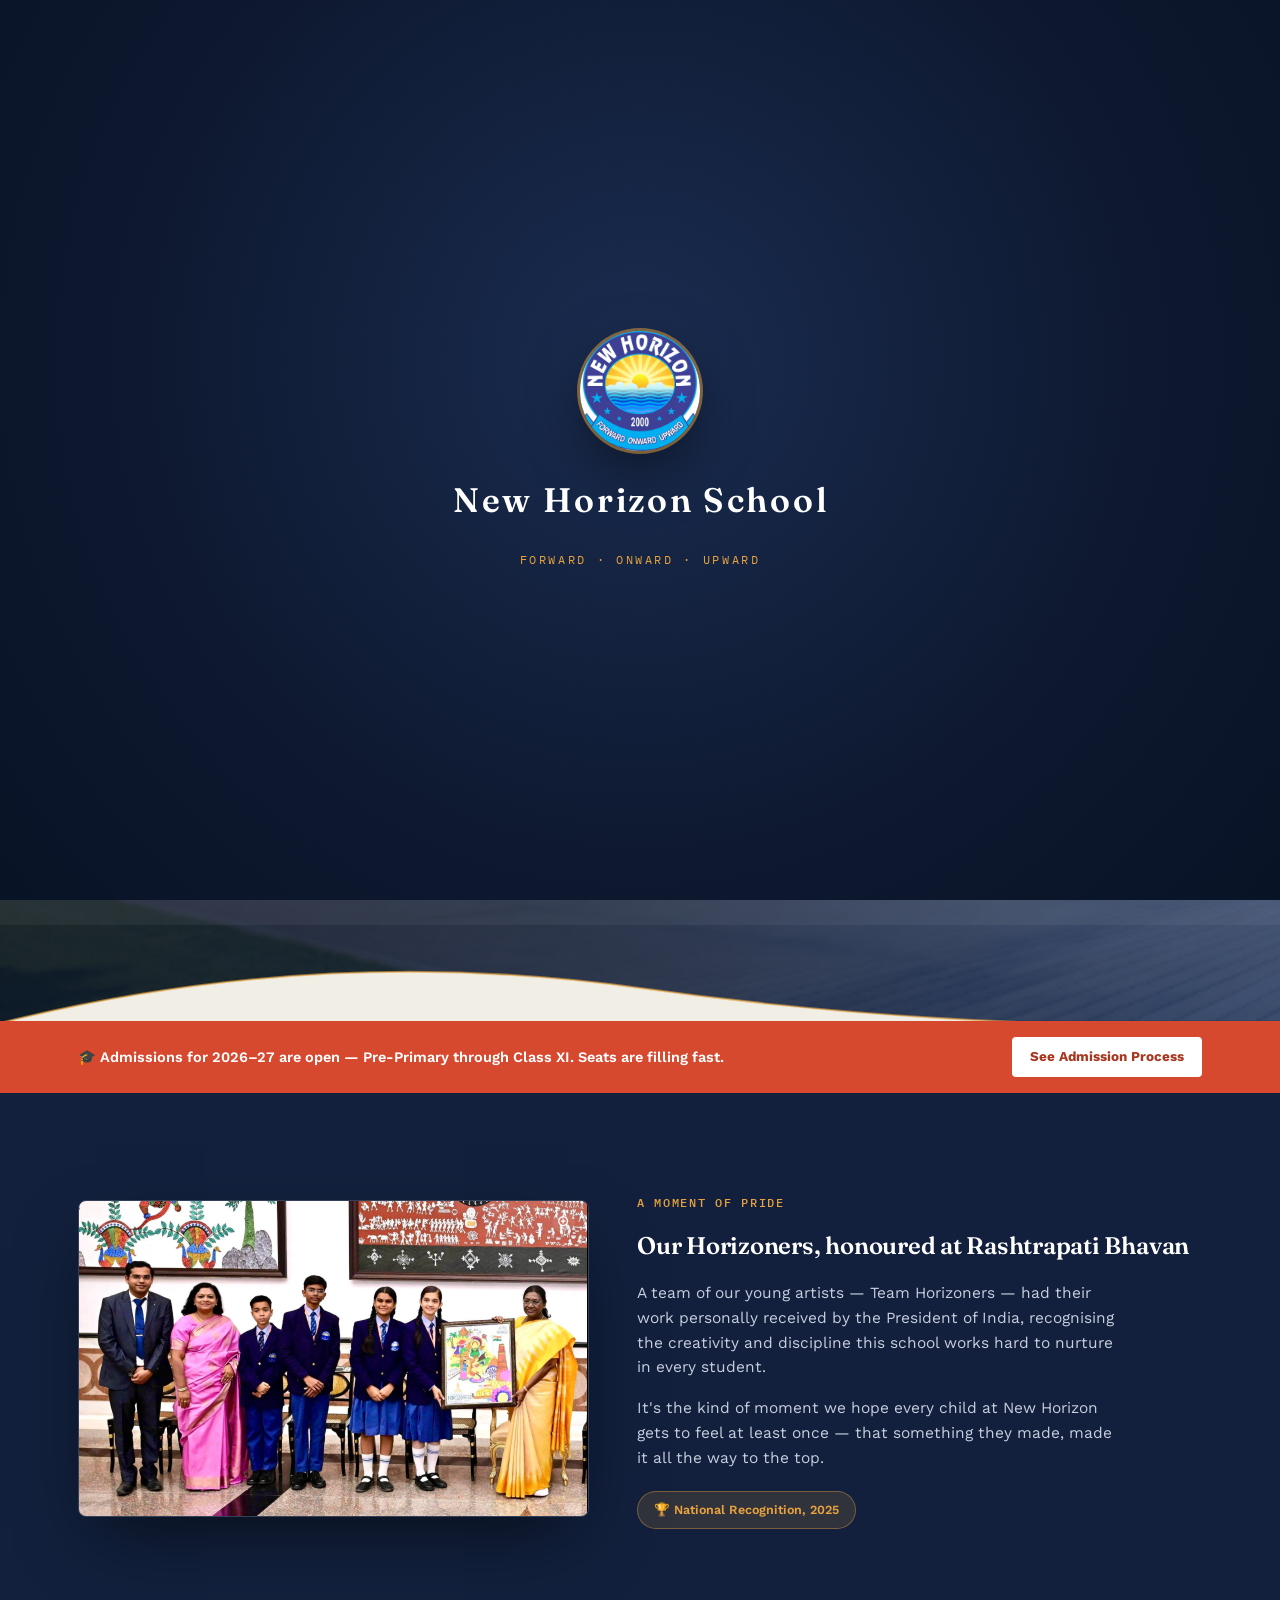
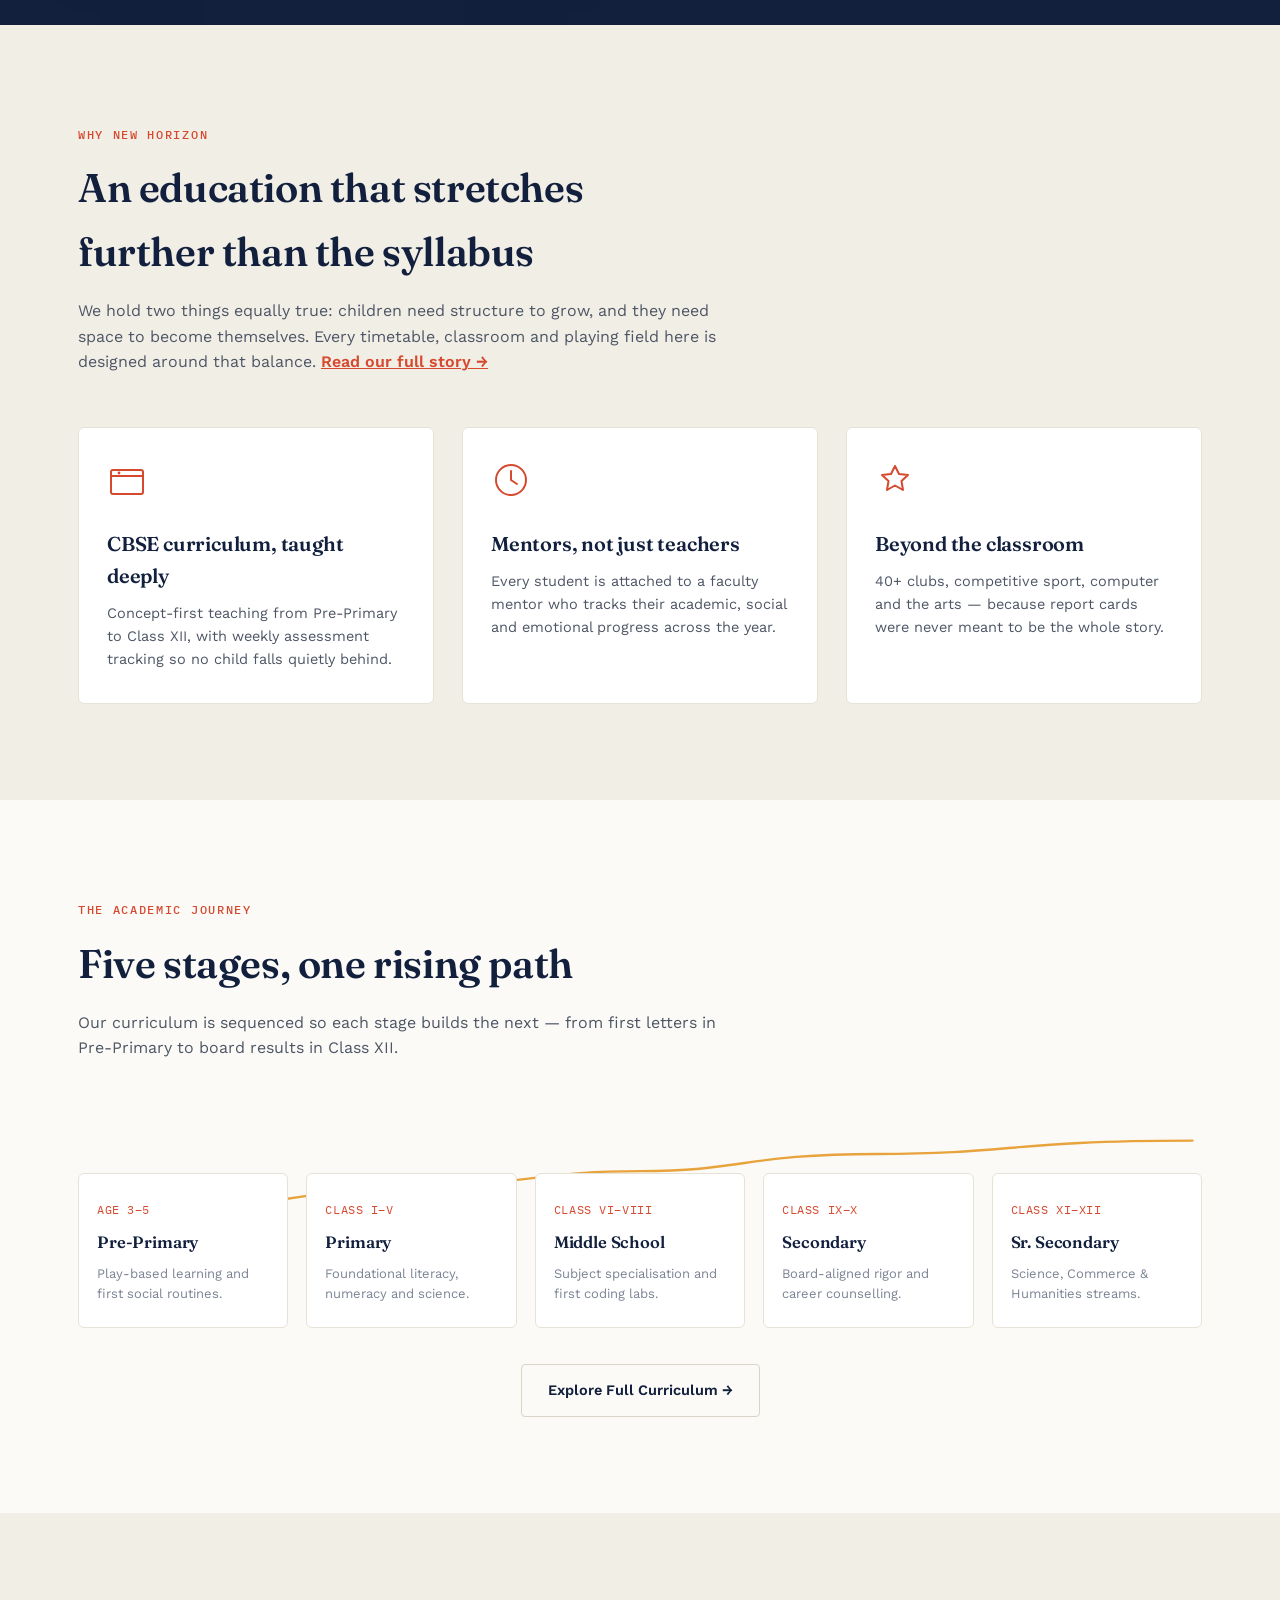
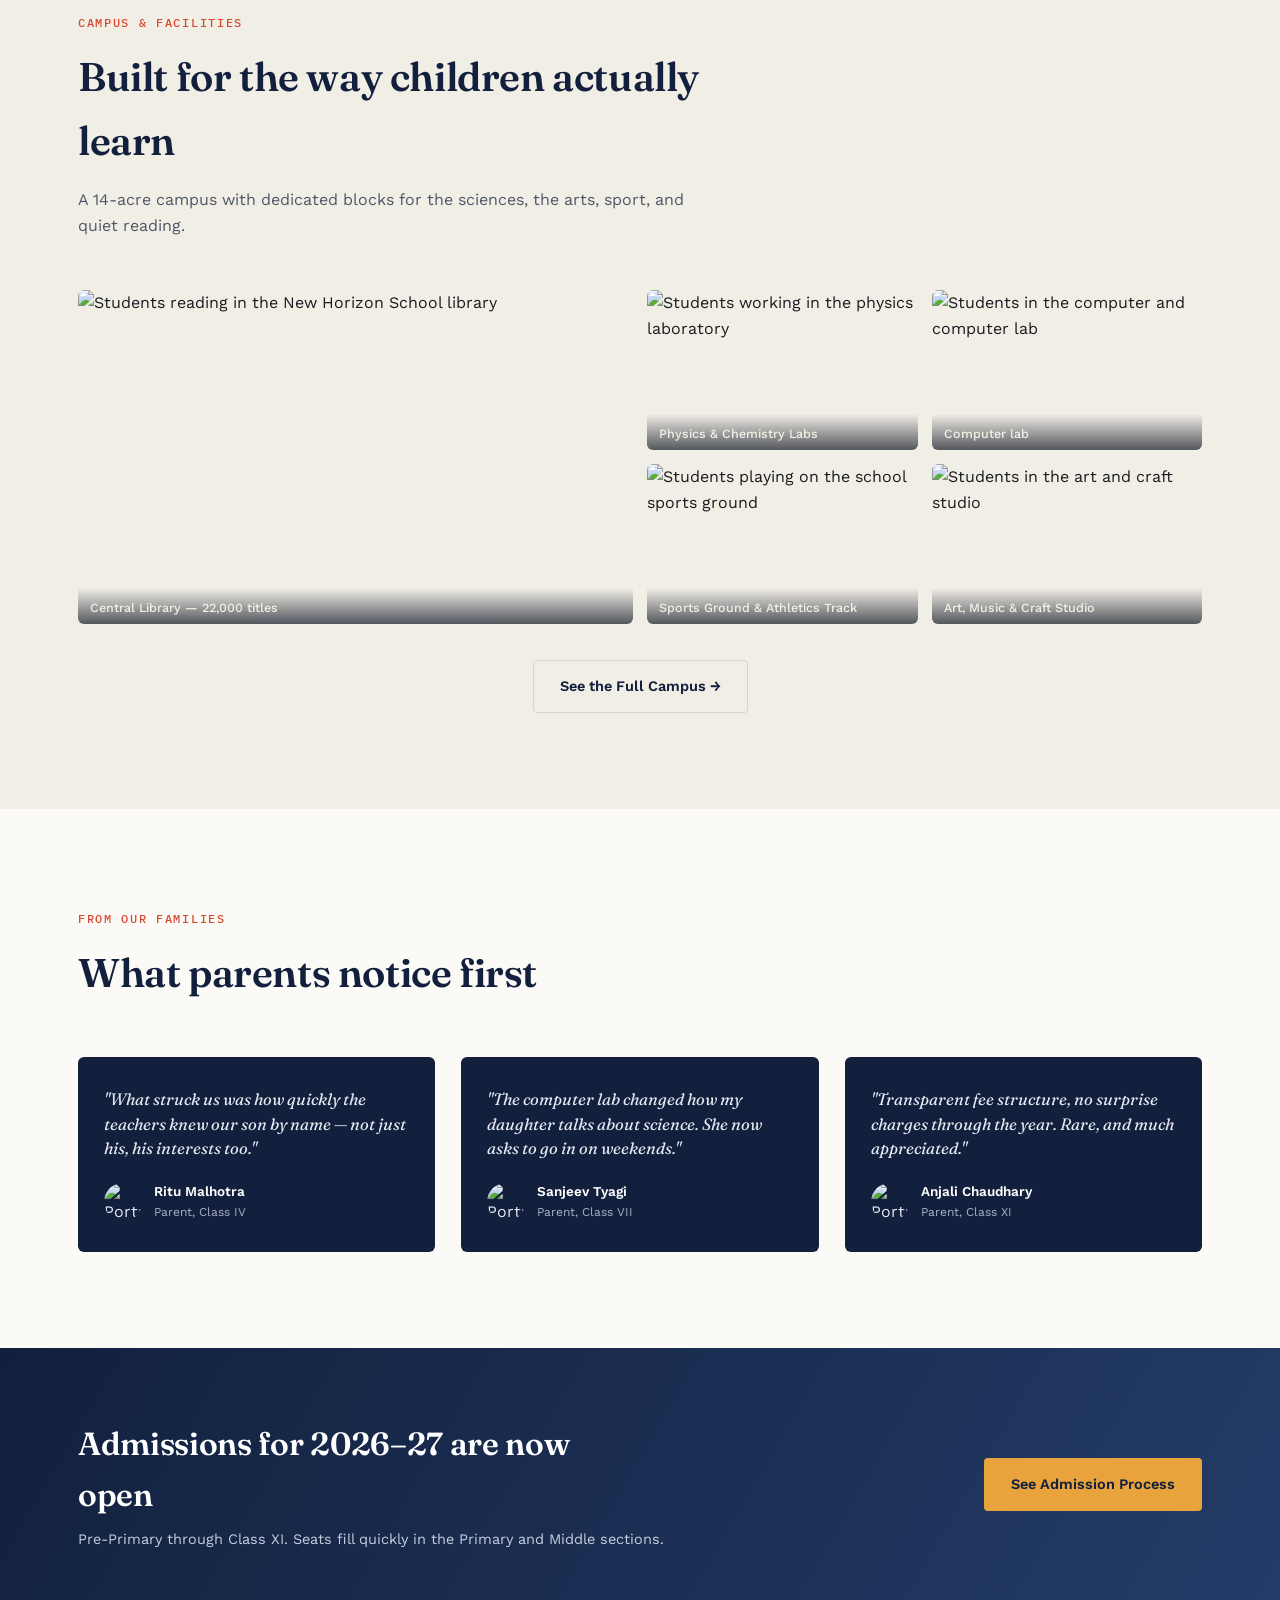
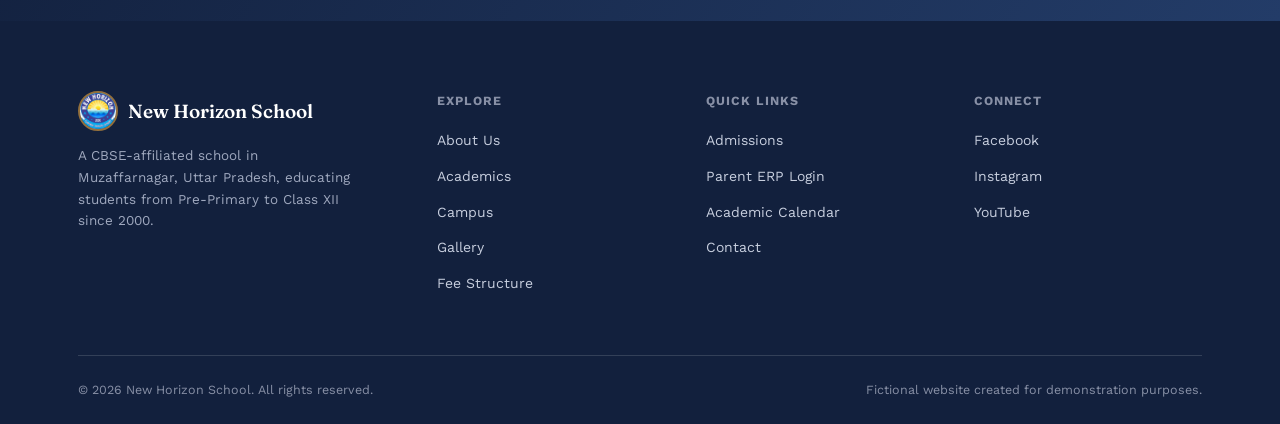
==== index.html @ 32d21d6a "Update fmt.Println message from 'Hello' to 'Goodbye'" ====
<!DOCTYPE html>
<html lang="en">
<head>
<meta charset="UTF-8">
<meta name="viewport" content="width=device-width, initial-scale=1.0">
<title>New Horizon School — Muzaffarnagar</title>
<link rel="preconnect" href="https://fonts.googleapis.com">
<link href="https://fonts.googleapis.com/css2?family=Fraunces:ital,opsz,wght@0,9..144,400;0,9..144,500;0,9..144,600;0,9..144,700;1,9..144,500&family=Work+Sans:wght@300;400;500;600;700&family=IBM+Plex+Mono:wght@400;500;600&display=swap" rel="stylesheet">
<link rel="stylesheet" href="styles.css">
</head>
<body>

<div id="intro-loader" aria-hidden="true">
  <div style="position:relative; display:flex; align-items:center; justify-content:center;">
    <div class="intro-ring"></div>
    <div class="intro-logo"><img src="assets/logo.png" alt=""></div>
  </div>
  <div class="intro-name">
    <span style="animation-delay:.55s">N</span><span style="animation-delay:.60s">e</span><span style="animation-delay:.65s">w</span>
    <span style="animation-delay:.75s">&nbsp;</span>
    <span style="animation-delay:.80s">H</span><span style="animation-delay:.85s">o</span><span style="animation-delay:.90s">r</span><span style="animation-delay:.95s">i</span><span style="animation-delay:1.0s">z</span><span style="animation-delay:1.05s">o</span><span style="animation-delay:1.1s">n</span>
    <span style="animation-delay:1.2s">&nbsp;</span>
    <span style="animation-delay:1.25s">S</span><span style="animation-delay:1.3s">c</span><span style="animation-delay:1.35s">h</span><span style="animation-delay:1.4s">o</span><span style="animation-delay:1.45s">o</span><span style="animation-delay:1.5s">l</span>
  </div>
  <div class="intro-tag">Forward · Onward · Upward</div>
</div>

<div class="topbar">
  <div class="container">
    <div class="tb-left">
      <a href="tel:+918533881920">📞 +91 85338 81920 (Admissions Desk)</a>
      <a href="mailto:admissions@newhorizonschool.example">admissions@newhorizonschool.example</a>
      <span>Parikarma Marg,Jansath Road
Muzaffarmagar, Uttar Pradesh</span>
    </div>
    <div class="tb-right">
      <a href="#" aria-label="Facebook"><svg viewBox="0 0 24 24" fill="none"><path d="M14 9h3V5h-3c-2 0-3.5 1.5-3.5 3.5V11H8v4h2.5v6H14v-6h2.7l.5-4H14V9z" fill="currentColor"/></svg></a>
      <a href="#" aria-label="Instagram"><svg viewBox="0 0 24 24" fill="none"><rect x="3" y="3" width="18" height="18" rx="5" stroke="currentColor" stroke-width="1.8"/><circle cx="12" cy="12" r="4" stroke="currentColor" stroke-width="1.8"/><circle cx="17.2" cy="6.8" r="1" fill="currentColor"/></svg></a>
      <a href="#" aria-label="YouTube"><svg viewBox="0 0 24 24" fill="none"><rect x="3" y="6" width="18" height="12" rx="3" stroke="currentColor" stroke-width="1.8"/><path d="M10 9.5v5l5-2.5z" fill="currentColor"/></svg></a>
    </div>
  </div>
</div>

<header>
  <div class="nav-wrap">
    <a class="logo" href="index.html">
      <span class="logo-img"><img src="assets/logo.png" alt="New Horizon School logo"></span>
      New Horizon School
    </a>
    <nav>
      <ul>
        <li><a href="index.html">Home</a></li>
        <li><a href="about.html">About</a></li>
        <li class="has-sub">
          <a href="academics.html">Academics ▾</a>
          <div class="submenu">
            <a href="academics.html#pre-primary">Pre-Primary</a>
            <a href="academics.html#primary">Primary (I–V)</a>
            <a href="academics.html#middle">Middle (VI–VIII)</a>
            <a href="academics.html#secondary">Secondary (IX–X)</a>
            <a href="academics.html#senior-secondary">Sr. Secondary (XI–XII)</a>
          </div>
        </li>
        <li><a href="campus.html">Campus</a></li>
        <li><a href="fees.html">Fees</a></li>
        <li><a href="admissions.html">Admissions</a></li>
        <li><a href="gallery.html">Gallery</a></li>
        <li><a href="contact.html">Contact</a></li>
      </ul>
    </nav>
    <a class="nav-cta" href="contact.html">Enquire Now</a>
    <button class="menu-toggle" aria-label="Toggle menu"><span></span><span></span><span></span></button>
  </div>
  <div class="mobile-nav">
    <ul>
      <li><a href="index.html">Home</a></li>
      <li><a href="about.html">About</a></li>
      <li><a href="academics.html">Academics</a></li>
      <li><a href="campus.html">Campus</a></li>
      <li><a href="fees.html">Fees</a></li>
      <li><a href="admissions.html">Admissions</a></li>
      <li><a href="gallery.html">Gallery</a></li>
      <li><a href="contact.html">Contact</a></li>
    </ul>
    <a class="nav-cta btn btn-primary" href="contact.html">Enquire Now</a>
  </div>
</header>

<section class="hero has-photo-bg" id="top">
  <svg class="stars" width="100%" height="240" viewBox="0 0 1180 240" preserveAspectRatio="none">
    <circle cx="80" cy="40" r="1.4" fill="#fff"/><circle cx="220" cy="90" r="1" fill="#fff"/>
    <circle cx="340" cy="30" r="1.2" fill="#fff"/><circle cx="520" cy="70" r="1" fill="#fff"/>
    <circle cx="680" cy="20" r="1.4" fill="#fff"/><circle cx="900" cy="55" r="1" fill="#fff"/>
    <circle cx="1050" cy="35" r="1.2" fill="#fff"/><circle cx="150" cy="140" r="1" fill="#fff"/>
  </svg>
  <div class="hero-inner" style="grid-template-columns:1fr; max-width:760px;">
    <div>
      <div class="hero-badge hero-enter d1" style="position:static; display:inline-flex; margin-bottom:18px;"><span class="dot"></span> Admissions 2026–27 Open</div>
      <span class="eyebrow hero-enter d1" style="display:block;">CBSE Affiliated · Est. 2000 · Muzaffarnagar, U.P.</span>
      <h1 class="hero-enter d2">Where every morning brings a <em>new horizon</em></h1>
      <p class="lead hero-enter d3">New Horizon School blends disciplined academics with the room to wonder — smart classrooms, dedicated mentors, and a campus built for children to rise, term after term.</p>
      <div class="hero-ctas hero-enter d4">
        <a class="btn btn-primary" href="admissions.html">Start Admission 2026-27</a>
        <a class="btn btn-ghost" href="campus.html">Take a Campus Tour</a>
      </div>
    </div>
  </div>

  <svg class="horizon-arc-bottom" viewBox="0 0 1180 90" preserveAspectRatio="none" width="100%" height="90">
    <path d="M0 90 Q 295 10 590 55 T 1180 90 V90 H0 Z" fill="#F1EEE6"/>
    <path d="M0 90 Q 295 10 590 55 T 1180 90" stroke="#E8A33D" stroke-width="2" fill="none" opacity="0.6"/>
  </svg>

  <div class="stat-strip">
    <div class="container">
      <div class="stat"><div class="num"><span data-count="2150" data-suffix="+">0</span></div><div class="label">Students on campus</div></div>
      <div class="stat"><div class="num"><span data-count="14">0</span> acres</div><div class="label">Green, open campus</div></div>
      <div class="stat"><div class="num">1:<span data-count="18">0</span></div><div class="label">Teacher–student ratio</div></div>
      <div class="stat"><div class="num"><span data-count="98.6" data-decimals="1" data-suffix="%">0</span></div><div class="label">Class XII pass rate, 2025</div></div>
    </div>
  </div>
</section>

<div class="admission-strip">
  <div class="container">
    <div class="msg">🎓 Admissions for 2026–27 are open — Pre-Primary through Class XI. Seats are filling fast.</div>
    <a class="call" href="admissions.html">See Admission Process</a>
  </div>
</div>

<section class="spotlight">
  <div class="container">
    <div class="spotlight-photo reveal">
      <img src="assets/award-president.png" alt="New Horizon School students, the Principal and school representatives being honoured by the President of India for their artwork">
    </div>
    <div class="spotlight-text reveal">
      <span class="eyebrow">A Moment of Pride</span>
      <h2>Our Horizoners, honoured at Rashtrapati Bhavan</h2>
      <p>A team of our young artists — Team Horizoners — had their work personally received by the President of India, recognising the creativity and discipline this school works hard to nurture in every student.</p>
      <p>It's the kind of moment we hope every child at New Horizon gets to feel at least once — that something they made, made it all the way to the top.</p>
      <span class="spotlight-badge">🏆 National Recognition, 2025</span>
    </div>
  </div>
</section>

<section id="about" class="alt-bg">
  <div class="container">
    <div class="section-head reveal">
      <span class="eyebrow">Why New Horizon</span>
      <h2>An education that stretches further than the syllabus</h2>
      <p>We hold two things equally true: children need structure to grow, and they need space to become themselves. Every timetable, classroom and playing field here is designed around that balance. <a href="about.html" style="color:var(--coral); font-weight:600; text-decoration:underline;">Read our full story →</a></p>
    </div>
    <div class="pillars reveal-stagger">
      <div class="pillar">
        <svg class="glyph" viewBox="0 0 40 40" fill="none"><rect x="4" y="10" width="32" height="24" rx="2" stroke="#D6492F" stroke-width="2"/><path d="M4 16h32" stroke="#D6492F" stroke-width="2"/><circle cx="12" cy="13" r="1.4" fill="#D6492F"/></svg>
        <h3>CBSE curriculum, taught deeply</h3>
        <p>Concept-first teaching from Pre-Primary to Class XII, with weekly assessment tracking so no child falls quietly behind.</p>
      </div>
      <div class="pillar">
        <svg class="glyph" viewBox="0 0 40 40" fill="none"><circle cx="20" cy="20" r="15" stroke="#D6492F" stroke-width="2"/><path d="M20 11v9l6 4" stroke="#D6492F" stroke-width="2" stroke-linecap="round"/></svg>
        <h3>Mentors, not just teachers</h3>
        <p>Every student is attached to a faculty mentor who tracks their academic, social and emotional progress across the year.</p>
      </div>
      <div class="pillar">
        <svg class="glyph" viewBox="0 0 40 40" fill="none"><path d="M20 6l4 8 9 1-6.5 6 1.5 9-8-4.5-8 4.5 1.5-9L7 15l9-1z" stroke="#D6492F" stroke-width="2" stroke-linejoin="round"/></svg>
        <h3>Beyond the classroom</h3>
        <p>40+ clubs, competitive sport, computer and the arts — because report cards were never meant to be the whole story.</p>
      </div>
    </div>
  </div>
</section>

<section id="academics-preview">
  <div class="container">
    <div class="section-head reveal">
      <span class="eyebrow">The Academic Journey</span>
      <h2>Five stages, one rising path</h2>
      <p>Our curriculum is sequenced so each stage builds the next — from first letters in Pre-Primary to board results in Class XII.</p>
    </div>
    <div class="horizon-track reveal">
      <svg class="horizon-line-svg" viewBox="0 0 1180 90" preserveAspectRatio="none">
        <path class="draw" d="M10 80 C 250 80, 250 55, 340 55 C 480 55, 480 40, 590 40 C 700 40, 700 22, 840 22 C 980 22, 980 8, 1170 8" stroke="#E8A33D" stroke-width="2.5" fill="none" stroke-linecap="round"/>
      </svg>
      <div class="stages">
        <div class="stage-card"><span class="stage-age">AGE 3–5</span><h4>Pre-Primary</h4><p>Play-based learning and first social routines.</p></div>
        <div class="stage-card"><span class="stage-age">CLASS I–V</span><h4>Primary</h4><p>Foundational literacy, numeracy and science.</p></div>
        <div class="stage-card"><span class="stage-age">CLASS VI–VIII</span><h4>Middle School</h4><p>Subject specialisation and first coding labs.</p></div>
        <div class="stage-card"><span class="stage-age">CLASS IX–X</span><h4>Secondary</h4><p>Board-aligned rigor and career counselling.</p></div>
        <div class="stage-card"><span class="stage-age">CLASS XI–XII</span><h4>Sr. Secondary</h4><p>Science, Commerce & Humanities streams.</p></div>
      </div>
    </div>
    <div style="text-align:center; margin-top:36px;">
      <a class="btn btn-ghost" style="border-color:#DAD4C4; color:var(--indigo-dark);" href="academics.html">Explore Full Curriculum →</a>
    </div>
  </div>
</section>

<section class="alt-bg" id="campus-preview">
  <div class="container">
    <div class="section-head reveal">
      <span class="eyebrow">Campus & Facilities</span>
      <h2>Built for the way children actually learn</h2>
      <p>A 14-acre campus with dedicated blocks for the sciences, the arts, sport, and quiet reading.</p>
    </div>
    <div class="gallery-grid reveal-stagger">
      <figure class="big">
        <img src="https://picsum.photos/seed/nhs-library/760/760" alt="Students reading in the New Horizon School library">
        <figcaption>Central Library — 22,000 titles</figcaption>
      </figure>
      <figure>
        <img src="https://picsum.photos/seed/nhs-science-lab/380/360" alt="Students working in the physics laboratory">
        <figcaption>Physics & Chemistry Labs</figcaption>
      </figure>
      <figure>
        <img src="https://picsum.photos/seed/nhs-computer-lab/380/360" alt="Students in the computer and computer lab">
        <figcaption>Computer lab</figcaption>
      </figure>
      <figure>
        <img src="https://picsum.photos/seed/nhs-sports-ground/380/360" alt="Students playing on the school sports ground">
        <figcaption>Sports Ground & Athletics Track</figcaption>
      </figure>
      <figure>
        <img src="https://picsum.photos/seed/nhs-art-room/380/360" alt="Students in the art and craft studio">
        <figcaption>Art, Music & Craft Studio</figcaption>
      </figure>
    </div>
    <div style="text-align:center; margin-top:36px;">
      <a class="btn btn-ghost" style="border-color:#DAD4C4; color:var(--indigo-dark);" href="campus.html">See the Full Campus →</a>
    </div>
  </div>
</section>

<section id="testimonials">
  <div class="container">
    <div class="section-head reveal">
      <span class="eyebrow">From Our Families</span>
      <h2>What parents notice first</h2>
    </div>
    <div class="testi-grid reveal-stagger">
      <div class="testi">
        <p class="quote">"What struck us was how quickly the teachers knew our son by name — not just his, his interests too."</p>
        <div class="who">
          <div class="avatar"><img src="https://picsum.photos/seed/nhs-parent1/80/80" alt="Portrait of a New Horizon School parent"></div>
          <div><div class="name">Ritu Malhotra</div><div class="role">Parent, Class IV</div></div>
        </div>
      </div>
      <div class="testi">
        <p class="quote">"The computer lab changed how my daughter talks about science. She now asks to go in on weekends."</p>
        <div class="who">
          <div class="avatar"><img src="https://picsum.photos/seed/nhs-parent2/80/80" alt="Portrait of a New Horizon School parent"></div>
          <div><div class="name">Sanjeev Tyagi</div><div class="role">Parent, Class VII</div></div>
        </div>
      </div>
      <div class="testi">
        <p class="quote">"Transparent fee structure, no surprise charges through the year. Rare, and much appreciated."</p>
        <div class="who">
          <div class="avatar"><img src="https://picsum.photos/seed/nhs-parent3/80/80" alt="Portrait of a New Horizon School parent"></div>
          <div><div class="name">Anjali Chaudhary</div><div class="role">Parent, Class XI</div></div>
        </div>
      </div>
    </div>
  </div>
</section>

<section class="cta-band">
  <div class="container">
    <div>
      <h3>Admissions for 2026–27 are now open</h3>
      <p>Pre-Primary through Class XI. Seats fill quickly in the Primary and Middle sections.</p>
    </div>
    <a class="btn btn-primary" href="admissions.html">See Admission Process</a>
  </div>
</section>

<footer>
  <div class="container">
    <div class="foot-grid">
      <div>
        <div class="foot-logo">
          <span class="logo-img"><img src="assets/logo.png" alt="New Horizon School logo"></span>
          New Horizon School
        </div>
        <p>A CBSE-affiliated school in Muzaffarnagar, Uttar Pradesh, educating students from Pre-Primary to Class XII since 2000.</p>
      </div>
      <div class="foot-col">
        <h5>Explore</h5>
        <ul>
          <li><a href="about.html">About Us</a></li>
          <li><a href="academics.html">Academics</a></li>
          <li><a href="campus.html">Campus</a></li>
          <li><a href="gallery.html">Gallery</a></li>
          <li><a href="fees.html">Fee Structure</a></li>
        </ul>
      </div>
      <div class="foot-col">
        <h5>Quick Links</h5>
        <ul>
          <li><a href="admissions.html">Admissions</a></li>
          <li><a href="#">Parent ERP Login</a></li>
          <li><a href="#">Academic Calendar</a></li>
          <li><a href="contact.html">Contact</a></li>
        </ul>
      </div>
      <div class="foot-col">
        <h5>Connect</h5>
        <ul>
          <li><a href="#">Facebook</a></li>
          <li><a href="#">Instagram</a></li>
          <li><a href="#">YouTube</a></li>
        </ul>
      </div>
    </div>
    <div class="foot-bottom">
      <span>© 2026 New Horizon School. All rights reserved.</span>
      <span>Fictional website created for demonstration purposes.</span>
    </div>
  </div>
</footer>

<div class="float-stack">
  <a class="fab whatsapp" href="https://wa.me/918533881920" aria-label="Chat on WhatsApp" target="_blank" rel="noopener">
    <svg viewBox="0 0 24 24" fill="none"><path d="M20 12a8 8 0 11-11.6-7.1L4 20l4.2-4.4A8 8 0 0120 12z" stroke="white" stroke-width="1.6" stroke-linejoin="round"/></svg>
  </a>
  <button class="fab to-top" aria-label="Back to top">
    <svg viewBox="0 0 24 24" fill="none"><path d="M12 19V5M5 12l7-7 7 7" stroke="white" stroke-width="2" stroke-linecap="round" stroke-linejoin="round"/></svg>
  </button>
</div>

<script src="script.js" defer></script>
</body>
</html>
---- styles.css ----
/* ============================================================
   NEW HORIZON SCHOOL — shared stylesheet
   ============================================================ */

:root{
  --indigo-dark:#12203D;
  --indigo-mid:#233C68;
  --indigo-line: rgba(255,255,255,0.14);
  --gold:#E8A33D;
  --gold-deep:#C97F1F;
  --coral:#D6492F;
  --paper:#FBFAF7;
  --paper-alt:#F1EEE6;
  --ink:#191A1E;
  --slate:#4E5665;
  --slate-soft:#7B8394;
  --white:#FFFFFF;
  --radius: 4px;
  --ease: cubic-bezier(.22,.61,.36,1);
}
*{box-sizing:border-box; margin:0; padding:0;}
html{scroll-behavior:smooth;}
body{
  font-family:'Work Sans', sans-serif;
  color:var(--ink);
  background:var(--paper);
  line-height:1.6;
  -webkit-font-smoothing:antialiased;
  overflow-x:hidden;
}
h1,h2,h3,h4{
  font-family:'Fraunces', serif;
  font-weight:600;
  letter-spacing:-0.01em;
  color:var(--indigo-dark);
}
a{color:inherit; text-decoration:none;}
img{display:block; width:100%; height:100%; object-fit:cover;}
.container{max-width:1180px; margin:0 auto; padding:0 28px;}
.eyebrow{
  font-family:'IBM Plex Mono', monospace;
  font-size:12px;
  letter-spacing:0.14em;
  text-transform:uppercase;
  color:var(--coral);
  font-weight:500;
}
:focus-visible{outline:3px solid var(--gold); outline-offset:2px;}

/* ---------- TOP UTILITY BAR ---------- */
.topbar{
  background:#0A1730; color:#B7C0D6; font-size:12.5px;
  padding:8px 0; border-bottom:1px solid var(--indigo-line);
}
.topbar .container{display:flex; justify-content:space-between; align-items:center; flex-wrap:wrap; gap:8px;}
.topbar .tb-left{display:flex; gap:20px; flex-wrap:wrap;}
.topbar a{color:#B7C0D6; transition:color .2s;}
.topbar a:hover{color:var(--gold);}
.topbar .tb-right{display:flex; gap:14px;}
.topbar .tb-right a{display:flex; align-items:center; justify-content:center; width:26px; height:26px; border-radius:50%; background:rgba(255,255,255,0.07); transition:background .2s;}
.topbar .tb-right a:hover{background:var(--gold); color:var(--indigo-dark);}
.topbar svg{width:14px; height:14px;}

/* ---------- HEADER ---------- */
header{
  position:sticky; top:0; z-index:100;
  background:rgba(18,32,61,0.85);
  backdrop-filter:blur(6px);
  border-bottom:1px solid var(--indigo-line);
  transition:background .3s var(--ease), padding .3s var(--ease), box-shadow .3s var(--ease);
}
header.scrolled{
  background:rgba(14,25,48,0.97);
  box-shadow:0 8px 24px -12px rgba(0,0,0,0.5);
}
.nav-wrap{display:flex; align-items:center; justify-content:space-between; padding:16px 28px; max-width:1180px; margin:0 auto; gap:20px; transition:padding .3s var(--ease);}
header.scrolled .nav-wrap{padding:11px 28px;}
.logo{display:flex; align-items:center; gap:10px; color:var(--white); font-family:'Fraunces',serif; font-weight:600; font-size:19px;}
.logo-mark{width:34px; height:34px; flex-shrink:0;}
.logo-mark circle{transition:transform .5s var(--ease); transform-origin:center;}
.logo:hover .logo-mark circle{transform:translateY(-2px);}
.logo-mark path.pulse{stroke-dasharray:60; animation:horizonPulse 3s linear infinite;}
@keyframes horizonPulse{
  0%{stroke-dashoffset:60;}
  60%{stroke-dashoffset:0;}
  100%{stroke-dashoffset:-60;}
}
nav ul{list-style:none; display:flex; gap:26px; align-items:center;}
nav li{position:relative;}
nav a{position:relative; color:#D9DEEA; font-size:14.5px; font-weight:500; transition:color .2s; padding:8px 0;}
nav a::after{
  content:""; position:absolute; left:0; right:100%; bottom:0; height:2px; background:var(--gold);
  transition:right .25s var(--ease);
}
nav a:hover{color:var(--gold);}
nav a:hover::after, nav a.active::after{right:0;}
nav a.active{color:var(--gold);}
.has-sub{display:flex; align-items:center; gap:4px;}
.submenu{
  position:absolute; top:100%; left:0; background:var(--white); border:1px solid #E7E2D6; border-radius:6px;
  min-width:210px; padding:8px; box-shadow:0 20px 40px -16px rgba(18,32,61,0.35);
  opacity:0; visibility:hidden; transform:translateY(6px); transition:all .2s var(--ease); z-index:50;
}
nav li:hover .submenu{opacity:1; visibility:visible; transform:translateY(0);}
.submenu a{display:block; padding:9px 12px; font-size:13.5px; border-radius:4px; color:var(--slate);}
.submenu a:hover{background:var(--paper-alt); color:var(--indigo-dark);}
.submenu a::after{display:none;}
.nav-cta{
  background:var(--gold); color:var(--indigo-dark); padding:10px 20px;
  border-radius:var(--radius); font-weight:600; font-size:14px;
  transition:background .2s, transform .2s;
}
.nav-cta:hover{background:#F0B559; transform:translateY(-2px);}
.menu-toggle{display:none; background:none; border:none; color:var(--white); font-size:22px; cursor:pointer; width:34px; height:34px; position:relative;}
.menu-toggle span{
  position:absolute; left:6px; width:22px; height:2px; background:var(--white); border-radius:2px;
  transition:transform .3s var(--ease), opacity .2s var(--ease), top .3s var(--ease);
}
.menu-toggle span:nth-child(1){top:11px;}
.menu-toggle span:nth-child(2){top:17px;}
.menu-toggle span:nth-child(3){top:23px;}
.menu-toggle.open span:nth-child(1){top:17px; transform:rotate(45deg);}
.menu-toggle.open span:nth-child(2){opacity:0;}
.menu-toggle.open span:nth-child(3){top:17px; transform:rotate(-45deg);}

.mobile-nav{
  display:none; position:fixed; inset:64px 0 0 0; z-index:99; background:rgba(14,22,42,0.98);
  padding:30px 28px; transform:translateY(-12px); opacity:0; pointer-events:none;
  transition:opacity .25s var(--ease), transform .25s var(--ease);
}
.mobile-nav.open{opacity:1; transform:translateY(0); pointer-events:auto;}
.mobile-nav ul{list-style:none; display:flex; flex-direction:column; gap:6px;}
.mobile-nav a{display:block; color:#E7E9F2; font-size:19px; font-family:'Fraunces',serif; padding:14px 0; border-bottom:1px solid var(--indigo-line);}
.mobile-nav .nav-cta{display:inline-block; margin-top:24px;}

/* ---------- PAGE HERO (interior pages) ---------- */
.page-hero{
  position:relative; overflow:hidden; padding:150px 0 90px;
  background:linear-gradient(180deg,#0E1930 0%, var(--indigo-dark) 60%, var(--indigo-mid) 100%);
}
.page-hero .container{position:relative; z-index:3;}
.page-hero .eyebrow{color:var(--gold);}
.page-hero h1{color:var(--white); font-size:clamp(32px,4.6vw,52px); margin-top:14px; max-width:780px;}
.page-hero p.lead{color:#C7CEDE; font-size:16.5px; max-width:600px; margin-top:16px;}
.breadcrumb{color:#93A0BF; font-size:13px; margin-top:22px; display:flex; gap:8px; align-items:center;}
.breadcrumb a{color:#93A0BF; transition:color .2s;}
.breadcrumb a:hover{color:var(--gold);}

.horizon-arc-bottom{position:absolute; left:0; right:0; bottom:-2px; z-index:2; pointer-events:none; width:100%;}
.stars{position:absolute; inset:0; z-index:1; opacity:.5;}
.stars circle{animation:twinkle 4s ease-in-out infinite;}

@keyframes twinkle{
  0%,100%{opacity:.25;}
  50%{opacity:1;}
}

/* ---------- HOME HERO ---------- */
.hero{
  position:relative;
  background:linear-gradient(180deg,#0E1930 0%, var(--indigo-dark) 55%, var(--indigo-mid) 100%);
  overflow:hidden;
}
.hero-inner{
  max-width:1180px; margin:0 auto; padding:88px 28px 0;
  display:grid; grid-template-columns:1.1fr 0.9fr; gap:40px; align-items:center;
  position:relative; z-index:3;
}
.hero h1{
  color:var(--white); font-size:clamp(34px,5vw,58px); line-height:1.08; margin:18px 0 22px;
}
.hero h1 em{font-style:italic; color:var(--gold);}
.hero p.lead{color:#C7CEDE; font-size:17px; max-width:460px; margin-bottom:32px;}
.hero-ctas{display:flex; gap:14px; flex-wrap:wrap;}
.btn{
  display:inline-block; padding:14px 26px; border-radius:var(--radius);
  font-weight:600; font-size:14.5px; transition:transform .18s ease, background .18s, box-shadow .2s;
  border:1.5px solid transparent;
}
.btn-primary{background:var(--gold); color:var(--indigo-dark);}
.btn-primary:hover{background:#F0B559; transform:translateY(-2px); box-shadow:0 10px 24px -10px rgba(232,163,61,0.55);}
.btn-ghost{border-color:rgba(255,255,255,0.3); color:var(--white);}
.btn-ghost:hover{border-color:var(--gold); color:var(--gold); transform:translateY(-2px);}

.hero-photo{
  position:relative; border-radius:6px; overflow:hidden; aspect-ratio:4/5;
  box-shadow:0 30px 60px -20px rgba(0,0,0,0.55);
  border:1px solid rgba(255,255,255,0.12);
}
.hero-photo img{transition:transform 8s var(--ease);}
.hero-photo:hover img{transform:scale(1.08);}
.hero-photo .cap{
  position:absolute; bottom:0; left:0; right:0; padding:16px 18px;
  background:linear-gradient(0deg, rgba(10,15,30,0.85), transparent);
  color:#EDE9DE; font-family:'IBM Plex Mono',monospace; font-size:12px; letter-spacing:.02em;
}
.hero-badge{
  position:absolute; top:18px; left:18px; background:rgba(255,255,255,0.95); color:var(--indigo-dark);
  padding:9px 14px; border-radius:6px; font-size:12.5px; font-weight:700; display:flex; align-items:center; gap:8px;
  box-shadow:0 10px 24px -10px rgba(0,0,0,0.35);
}
.hero-badge .dot{width:8px; height:8px; border-radius:50%; background:#2FAE7A; animation:blink 1.6s ease-in-out infinite;}
@keyframes blink{0%,100%{opacity:1;} 50%{opacity:.3;}}

/* Admission strip (mirrors emergency-strip pattern) */
.admission-strip{background:var(--coral); color:var(--white); padding:16px 0;}
.admission-strip .container{display:flex; align-items:center; justify-content:space-between; flex-wrap:wrap; gap:12px;}
.admission-strip .msg{display:flex; align-items:center; gap:10px; font-weight:600; font-size:14.5px;}
.admission-strip a.call{background:var(--white); color:#A8371F; padding:9px 18px; border-radius:4px; font-weight:700; font-size:13.5px; transition:transform .2s;}
.admission-strip a.call:hover{transform:translateY(-2px);}

.stat-strip{
  position:relative; z-index:3; margin-top:64px;
  background:rgba(255,255,255,0.05); border-top:1px solid var(--indigo-line);
}
.stat-strip .container{
  display:grid; grid-template-columns:repeat(4,1fr); gap:20px; padding:26px 28px;
}
.stat{text-align:left;}
.stat .num{font-family:'Fraunces',serif; font-weight:600; font-size:30px; color:var(--gold);}
.stat .label{font-size:12.5px; color:#B7BFD1; text-transform:uppercase; letter-spacing:.08em; margin-top:2px;}

/* ---------- SECTION GENERIC ---------- */
section{padding:96px 0;}
.section-head{max-width:640px; margin-bottom:52px;}
.section-head h2{font-size:clamp(28px,3.4vw,40px); margin-top:10px;}
.section-head p{color:var(--slate); font-size:16px; margin-top:14px;}
.section-head.center{margin-left:auto; margin-right:auto; text-align:center;}
.alt-bg{background:var(--paper-alt);}

/* ---------- SCROLL REVEAL ---------- */
.reveal{opacity:0; transform:translateY(28px); transition:opacity .7s var(--ease), transform .7s var(--ease);}
.reveal.is-visible{opacity:1; transform:translateY(0);}
.reveal-stagger > *{opacity:0; transform:translateY(24px); transition:opacity .6s var(--ease), transform .6s var(--ease);}
.reveal-stagger.is-visible > *{opacity:1; transform:translateY(0);}
.reveal-stagger.is-visible > *:nth-child(1){transition-delay:.04s;}
.reveal-stagger.is-visible > *:nth-child(2){transition-delay:.12s;}
.reveal-stagger.is-visible > *:nth-child(3){transition-delay:.20s;}
.reveal-stagger.is-visible > *:nth-child(4){transition-delay:.28s;}
.reveal-stagger.is-visible > *:nth-child(5){transition-delay:.36s;}
.reveal-stagger.is-visible > *:nth-child(6){transition-delay:.44s;}

/* Hero entrance */
.hero-enter{opacity:0; transform:translateY(18px); animation:heroIn .8s var(--ease) forwards;}
.hero-enter.d1{animation-delay:.05s;}
.hero-enter.d2{animation-delay:.18s;}
.hero-enter.d3{animation-delay:.32s;}
.hero-enter.d4{animation-delay:.46s;}
@keyframes heroIn{
  to{opacity:1; transform:translateY(0);}
}

/* ---------- ABOUT / PILLARS ---------- */
.pillars{display:grid; grid-template-columns:repeat(3,1fr); gap:28px;}
.pillar{
  background:var(--white); border:1px solid #E7E2D6; border-radius:6px; padding:32px 28px;
  position:relative; transition:transform .3s var(--ease), box-shadow .3s var(--ease), border-color .3s;
}
.pillar:hover{transform:translateY(-6px); box-shadow:0 18px 40px -20px rgba(18,32,61,0.25); border-color:#E8A33D55;}
.pillar .glyph{width:40px; height:40px; margin-bottom:20px; transition:transform .3s var(--ease);}
.pillar:hover .glyph{transform:scale(1.12) rotate(-4deg);}
.pillar h3{font-size:20px; margin-bottom:10px;}
.pillar p{color:var(--slate); font-size:14.5px;}

/* ---------- ACADEMIC HORIZON TIMELINE ---------- */
.horizon-track{position:relative; padding-top:20px;}
.horizon-line-svg{width:100%; height:auto; display:block;}
.horizon-line-svg path.draw{
  stroke-dasharray:1600; stroke-dashoffset:1600;
  transition:stroke-dashoffset 1.6s var(--ease);
}
.horizon-track.is-visible .horizon-line-svg path.draw{stroke-dashoffset:0;}
.stages{display:grid; grid-template-columns:repeat(5,1fr); gap:18px; margin-top:-46px; position:relative; z-index:2;}
.stage-card{
  background:var(--white); border:1px solid #E7E2D6; border-radius:6px; padding:22px 18px;
  text-align:left; transition:transform .3s var(--ease), box-shadow .3s var(--ease);
}
.stage-card:hover{transform:translateY(-6px); box-shadow:0 16px 34px -18px rgba(18,32,61,0.25);}
.stage-card .stage-age{font-family:'IBM Plex Mono',monospace; font-size:11.5px; color:var(--coral); letter-spacing:.05em;}
.stage-card h4{font-size:16.5px; margin:8px 0 8px;}
.stage-card p{font-size:13px; color:var(--slate-soft);}

/* ---------- FACILITIES / GALLERY ---------- */
.gallery-grid{
  display:grid; grid-template-columns:repeat(4,1fr); grid-auto-rows:160px; gap:14px;
}
.gallery-grid figure{position:relative; border-radius:6px; overflow:hidden; grid-column:span 1; grid-row:span 1;}
.gallery-grid figure.big{grid-column:span 2; grid-row:span 2;}
.gallery-grid figure img{transition:transform .6s var(--ease);}
.gallery-grid figure:hover img{transform:scale(1.09);}
.gallery-grid figcaption{
  position:absolute; left:0; right:0; bottom:0; padding:10px 12px;
  background:linear-gradient(0deg, rgba(10,15,30,.82), transparent);
  color:#F3F0E7; font-size:12.5px; font-weight:500;
  transform:translateY(4px); opacity:.92; transition:transform .3s var(--ease);
}
.gallery-grid figure:hover figcaption{transform:translateY(0);}

/* ---------- FEE STRUCTURE ---------- */
.fee-note{
  display:flex; gap:14px; align-items:flex-start; background:#FBF3E7; border:1px solid #EFD9AE;
  padding:16px 18px; border-radius:6px; margin-bottom:36px; font-size:14px; color:#6B5417;
}
.fee-tabs{display:flex; gap:10px; margin-bottom:26px; flex-wrap:wrap;}
.fee-tab{
  padding:10px 18px; border-radius:20px; border:1px solid #DAD4C4; background:var(--white);
  font-size:13.5px; font-weight:600; color:var(--slate); cursor:pointer; transition:all .2s var(--ease);
}
.fee-tab:hover{border-color:var(--gold);}
.fee-tab.active{background:var(--indigo-dark); border-color:var(--indigo-dark); color:var(--white);}
.fee-table-wrap{
  background:var(--white); border:1px solid #E7E2D6; border-radius:6px; overflow:hidden; margin-bottom:26px;
}
table.fees{width:100%; border-collapse:collapse; font-family:'IBM Plex Mono', monospace; font-size:13.5px;}
table.fees thead th{
  background:var(--indigo-dark); color:var(--white); text-align:left; font-weight:500;
  padding:14px 16px; font-size:12px; text-transform:uppercase; letter-spacing:.06em;
}
table.fees thead th.num, table.fees td.num{text-align:right;}
table.fees tbody td{padding:13px 16px; border-bottom:1px solid #EFEBE0; color:var(--ink); transition:background .2s;}
table.fees tbody tr:last-child td{border-bottom:none;}
table.fees tbody tr:nth-child(even){background:#FAF8F2;}
table.fees tbody tr:hover td{background:#FBF0DC;}
table.fees tbody tr.total td{font-weight:600; background:#F1EEE6; color:var(--indigo-dark);}
table.fees tbody tr.total:hover td{background:#F1EEE6;}
.fee-stage-label{font-family:'Work Sans',sans-serif; font-weight:600; color:var(--indigo-dark); font-size:15px;}
.fee-extra{display:grid; grid-template-columns:repeat(3,1fr); gap:20px; margin-top:36px;}
.fee-extra .card{background:var(--white); border:1px solid #E7E2D6; border-radius:6px; padding:22px; transition:transform .3s var(--ease), box-shadow .3s var(--ease);}
.fee-extra .card:hover{transform:translateY(-6px); box-shadow:0 16px 34px -18px rgba(18,32,61,0.25);}
.fee-extra .card .amt{font-family:'IBM Plex Mono',monospace; font-size:22px; color:var(--coral); font-weight:600; margin:8px 0;}
.fee-extra .card p{font-size:13px; color:var(--slate);}

/* ---------- ADMISSION STEPS ---------- */
.steps{display:grid; grid-template-columns:repeat(4,1fr); gap:24px; counter-reset:step;}
.step{position:relative; padding-top:44px;}
.step::before{
  counter-increment:step; content:counter(step);
  font-family:'Fraunces',serif; font-weight:600; font-size:26px; color:var(--gold);
  position:absolute; top:0; left:0; transition:transform .3s var(--ease);
}
.step:hover::before{transform:scale(1.15);}
.step::after{
  content:""; position:absolute; top:14px; left:44px; right:-24px; height:1px; background:#DDD6C4;
}
.step:last-child::after{display:none;}
.step h4{font-size:16.5px; margin-bottom:8px;}
.step p{font-size:13.5px; color:var(--slate);}

.timeline{position:relative; padding-left:36px;}
.timeline::before{content:""; position:absolute; left:6px; top:6px; bottom:6px; width:2px; background:#DDD6C4;}
.timeline-item{position:relative; padding-bottom:34px;}
.timeline-item:last-child{padding-bottom:0;}
.timeline-item::before{
  content:""; position:absolute; left:-36px; top:4px; width:14px; height:14px; border-radius:50%;
  background:var(--gold); border:3px solid var(--paper-alt); box-shadow:0 0 0 2px var(--gold);
}
.timeline-item h4{font-size:16px; margin-bottom:4px;}
.timeline-item .when{font-family:'IBM Plex Mono',monospace; font-size:11.5px; color:var(--coral); letter-spacing:.04em; margin-bottom:6px; display:block;}
.timeline-item p{font-size:14px; color:var(--slate);}

/* ---------- TESTIMONIALS ---------- */
.testi-grid{display:grid; grid-template-columns:repeat(3,1fr); gap:26px;}
.testi{background:var(--indigo-dark); border-radius:6px; padding:30px 26px; color:#E7E9F2; transition:transform .3s var(--ease);}
.testi:hover{transform:translateY(-6px);}
.testi p.quote{font-family:'Fraunces',serif; font-style:italic; font-size:16.5px; line-height:1.5; margin-bottom:20px;}
.testi .who{display:flex; align-items:center; gap:12px;}
.testi .avatar{width:38px; height:38px; border-radius:50%; overflow:hidden; flex-shrink:0;}
.testi .name{font-weight:600; font-size:13.5px; color:var(--white);}
.testi .role{font-size:12px; color:#A9B0C4;}

/* ---------- LEADERSHIP / PEOPLE ---------- */
.people-grid{display:grid; grid-template-columns:repeat(3,1fr); gap:28px;}
.person{background:var(--white); border:1px solid #E7E2D6; border-radius:6px; overflow:hidden; transition:transform .3s var(--ease), box-shadow .3s var(--ease);}
.person:hover{transform:translateY(-6px); box-shadow:0 18px 40px -20px rgba(18,32,61,0.25);}
.person .photo{aspect-ratio:4/3; overflow:hidden;}
.person .photo img{transition:transform .5s var(--ease);}
.person:hover .photo img{transform:scale(1.06);}
.person .info{padding:20px 22px;}
.person .info h4{font-size:17px; margin-bottom:2px;}
.person .info .role{font-family:'IBM Plex Mono',monospace; font-size:11.5px; color:var(--coral); text-transform:uppercase; letter-spacing:.05em; margin-bottom:10px; display:block;}
.person .info p{font-size:13.5px; color:var(--slate);}

/* ---------- CONTACT ---------- */
.contact-grid{display:grid; grid-template-columns:1fr 1fr; gap:56px; align-items:start;}
.info-row{display:flex; gap:14px; margin-bottom:22px;}
.info-row .ic{width:22px; height:22px; flex-shrink:0; margin-top:2px;}
.info-row h4{font-size:14.5px; margin-bottom:3px;}
.info-row p{font-size:14px; color:var(--slate);}
form{background:var(--white); border:1px solid #E7E2D6; border-radius:6px; padding:30px;}
.form-row{display:grid; grid-template-columns:1fr 1fr; gap:14px; margin-bottom:14px;}
label{font-size:12.5px; font-weight:600; color:var(--indigo-dark); display:block; margin-bottom:6px; text-transform:uppercase; letter-spacing:.04em;}
input, select, textarea{
  width:100%; padding:11px 13px; border:1px solid #DAD4C4; border-radius:4px; font-family:'Work Sans',sans-serif;
  font-size:14px; background:var(--paper); color:var(--ink); transition:border-color .2s, box-shadow .2s;
}
input:focus, select:focus, textarea:focus{border-color:var(--gold); outline:none; box-shadow:0 0 0 3px rgba(232,163,61,0.18);}
textarea{resize:vertical; min-height:90px;}
.full{grid-column:1/-1;}
.submit-btn{
  width:100%; background:var(--coral); color:var(--white); border:none; padding:14px; border-radius:4px;
  font-weight:600; font-size:14.5px; cursor:pointer; margin-top:6px; transition:background .2s, transform .2s;
}
.submit-btn:hover{background:#C13F29; transform:translateY(-2px);}
.submit-btn.sent{background:#2F7D4F;}
.map-embed{border-radius:6px; overflow:hidden; border:1px solid #E7E2D6; aspect-ratio:16/10; margin-top:28px;}

/* ---------- CTA BAND ---------- */
.cta-band{
  background:linear-gradient(120deg, var(--indigo-dark), var(--indigo-mid)); position:relative; overflow:hidden;
  padding:70px 0;
}
.cta-band .container{position:relative; z-index:2; display:flex; align-items:center; justify-content:space-between; flex-wrap:wrap; gap:24px;}
.cta-band h3{color:var(--white); font-size:clamp(22px,3vw,32px); max-width:520px;}
.cta-band p{color:#C7CEDE; margin-top:8px; font-size:14.5px;}

/* ---------- FOOTER ---------- */
footer{background:var(--indigo-dark); color:#C7CEDE; padding-top:70px;}
.foot-grid{display:grid; grid-template-columns:1.4fr 1fr 1fr 1fr; gap:40px; padding-bottom:50px; border-bottom:1px solid var(--indigo-line);}
.foot-logo{display:flex; align-items:center; gap:10px; color:var(--white); font-family:'Fraunces',serif; font-weight:600; font-size:19px; margin-bottom:14px;}
.foot-grid p{font-size:13.5px; color:#9FA8BE; max-width:280px;}
.foot-col h5{font-size:12.5px; text-transform:uppercase; letter-spacing:.08em; color:#8890A6; margin-bottom:16px;}
.foot-col ul{list-style:none;}
.foot-col li{margin-bottom:10px;}
.foot-col a{font-size:14px; color:#C7CEDE; transition:color .2s;}
.foot-col a:hover{color:var(--gold);}
.foot-bottom{display:flex; justify-content:space-between; align-items:center; padding:24px 0; font-size:12.5px; color:#8890A6; flex-wrap:wrap; gap:10px;}

/* floating action buttons: whatsapp + back to top */
.float-stack{position:fixed; right:24px; bottom:24px; display:flex; flex-direction:column; gap:12px; z-index:90;}
.fab{
  width:48px; height:48px; border-radius:50%; display:flex; align-items:center; justify-content:center;
  box-shadow:0 12px 26px -10px rgba(0,0,0,0.4); border:none; cursor:pointer; transition:opacity .3s var(--ease), transform .3s var(--ease);
}
.fab.whatsapp{background:#25D366; color:#fff; opacity:1; transform:none;}
.fab.to-top{background:var(--gold); color:var(--indigo-dark); opacity:0; pointer-events:none; transform:translateY(10px);}
.fab.to-top.show{opacity:1; pointer-events:auto; transform:translateY(0);}
.fab svg{width:22px; height:22px;}

/* gallery filter chips (campus.html) */
.gallery-filters{display:flex; gap:10px; margin-bottom:30px; flex-wrap:wrap;}
.g-filter{
  padding:9px 18px; border-radius:20px; border:1px solid #DAD4C4; background:var(--white);
  font-size:13px; font-weight:600; color:var(--slate); cursor:pointer; transition:all .2s var(--ease);
}
.g-filter:hover{border-color:var(--gold);}
.g-filter.active{background:var(--indigo-dark); border-color:var(--indigo-dark); color:var(--white);}

/* ---------- INTRO LOADER (plays once on home page load) ---------- */
#intro-loader{
  position:fixed; inset:0; z-index:9999;
  background:radial-gradient(circle at 50% 40%, #1a2c50 0%, #0E1930 60%, #081326 100%);
  display:flex; flex-direction:column; align-items:center; justify-content:center; gap:22px;
  transition:opacity .6s var(--ease), visibility .6s var(--ease);
}
#intro-loader.hide{opacity:0; visibility:hidden; pointer-events:none;}
#intro-loader .intro-logo{
  width:120px; height:120px; border-radius:50%; overflow:hidden;
  box-shadow:0 0 0 3px rgba(232,163,61,0.5), 0 20px 60px -10px rgba(0,0,0,0.6);
  opacity:0; transform:scale(.4) rotate(-25deg);
  animation:introLogoIn 1s var(--ease) forwards .15s;
}
#intro-loader .intro-logo img{width:100%; height:100%; object-fit:cover;}
@keyframes introLogoIn{
  60%{opacity:1; transform:scale(1.08) rotate(4deg);}
  100%{opacity:1; transform:scale(1) rotate(0deg);}
}
#intro-loader .intro-ring{
  position:absolute; width:150px; height:150px; border-radius:50%;
  border:2px solid var(--gold); opacity:0;
  animation:introRing 1.6s var(--ease) forwards .3s;
}
@keyframes introRing{
  0%{opacity:.9; transform:scale(.6);}
  100%{opacity:0; transform:scale(1.6);}
}
#intro-loader .intro-name{
  font-family:'Fraunces', serif; font-weight:600; font-size:clamp(22px,4vw,34px); color:var(--white);
  letter-spacing:.02em; display:flex; gap:2px; overflow:hidden;
}
#intro-loader .intro-name span{
  display:inline-block; opacity:0; transform:translateY(16px);
  animation:introLetterIn .5s var(--ease) forwards;
}
@keyframes introLetterIn{ to{opacity:1; transform:translateY(0);} }
#intro-loader .intro-tag{
  font-family:'IBM Plex Mono', monospace; font-size:12px; letter-spacing:.22em; text-transform:uppercase;
  color:var(--gold); opacity:0; animation:heroIn .7s var(--ease) forwards 1.5s;
}

/* ---------- HERO WITH FULL PHOTO BACKGROUND ---------- */
.hero.has-photo-bg{
  background-image:
    linear-gradient(120deg, rgba(9,17,36,0.92) 0%, rgba(14,25,48,0.88) 45%, rgba(35,60,104,0.82) 100%),
    url('assets/hero-building.png');
  background-size:cover;
  background-position:center;
}

/* ---------- ACHIEVEMENT SPOTLIGHT ---------- */
.spotlight{background:var(--indigo-dark); position:relative; overflow:hidden;}
.spotlight .container{
  display:grid; grid-template-columns:0.95fr 1.05fr; gap:48px; align-items:center; position:relative; z-index:2;
}
.spotlight-photo{
  border-radius:8px; overflow:hidden; border:1px solid rgba(255,255,255,0.14);
  box-shadow:0 30px 70px -20px rgba(0,0,0,0.6);
}
.spotlight-photo img{width:100%; height:auto; display:block;}
.spotlight-text .eyebrow{color:var(--gold);}
.spotlight-text h2{color:var(--white); margin-top:12px;}
.spotlight-text p{color:#C7CEDE; font-size:15.5px; margin-top:16px; max-width:480px;}
.spotlight-badge{
  display:inline-flex; align-items:center; gap:8px; background:rgba(232,163,61,0.14); border:1px solid rgba(232,163,61,0.4);
  color:var(--gold); padding:8px 16px; border-radius:20px; font-size:12.5px; font-weight:600; margin-top:20px;
}

/* ---------- LOGO IMAGE (replaces SVG mark) ---------- */
.logo-img{
  width:44px; height:44px; border-radius:50%; overflow:hidden; flex-shrink:0;
  border:2px solid rgba(232,163,61,0.6);
}
.logo-img img{width:100%; height:100%; object-fit:cover;}
.foot-logo .logo-img{width:40px; height:40px;}

/* ---------- RESPONSIVE ---------- */
@media (max-width:920px){
  nav, header .nav-cta{display:none;}
  .menu-toggle{display:block;}
  .mobile-nav{display:block;}
  .hero-inner{grid-template-columns:1fr;}
  .hero-photo{aspect-ratio:16/9;}
  .stat-strip .container{grid-template-columns:repeat(2,1fr);}
  .pillars{grid-template-columns:1fr;}
  .stages{grid-template-columns:1fr 1fr; margin-top:26px;}
  .gallery-grid{grid-template-columns:repeat(2,1fr);}
  .gallery-grid figure.big{grid-column:span 2;}
  .fee-extra{grid-template-columns:1fr;}
  .steps{grid-template-columns:1fr 1fr;}
  .step::after{display:none;}
  .testi-grid{grid-template-columns:1fr;}
  .people-grid{grid-template-columns:1fr;}
  .contact-grid{grid-template-columns:1fr;}
  .form-row{grid-template-columns:1fr;}
  .foot-grid{grid-template-columns:1fr 1fr;}
  .cta-band .container{flex-direction:column; align-items:flex-start;}
  .topbar .tb-left{display:none;}
  .spotlight .container{grid-template-columns:1fr;}
}
@media (max-width:560px){
  .stages{grid-template-columns:1fr;}
  .steps{grid-template-columns:1fr;}
  .foot-grid{grid-template-columns:1fr;}
  #intro-loader .intro-logo{width:92px; height:92px;}
  #intro-loader .intro-ring{width:118px; height:118px;}
}
@media (prefers-reduced-motion: reduce){
  html{scroll-behavior:auto;}
  *{animation:none !important; transition:none !important;}
  .reveal, .reveal-stagger > *{opacity:1; transform:none;}
}
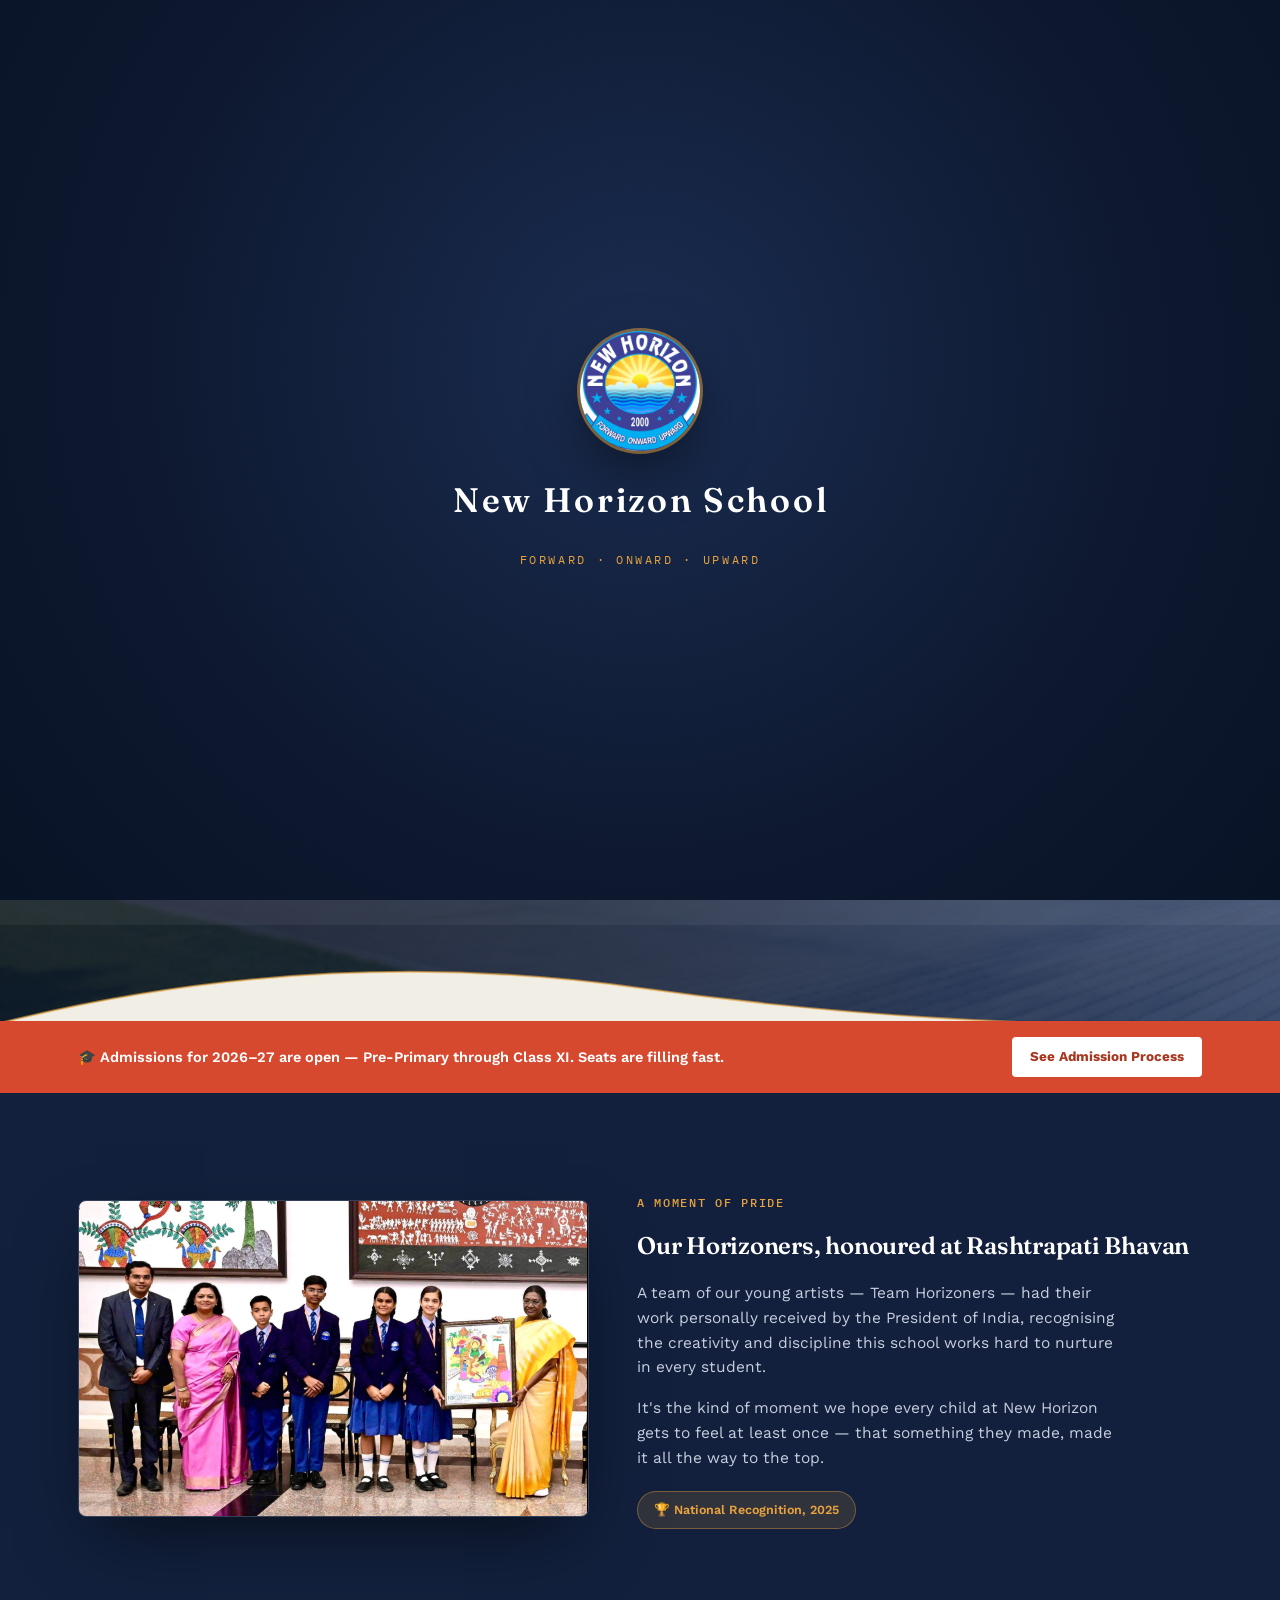
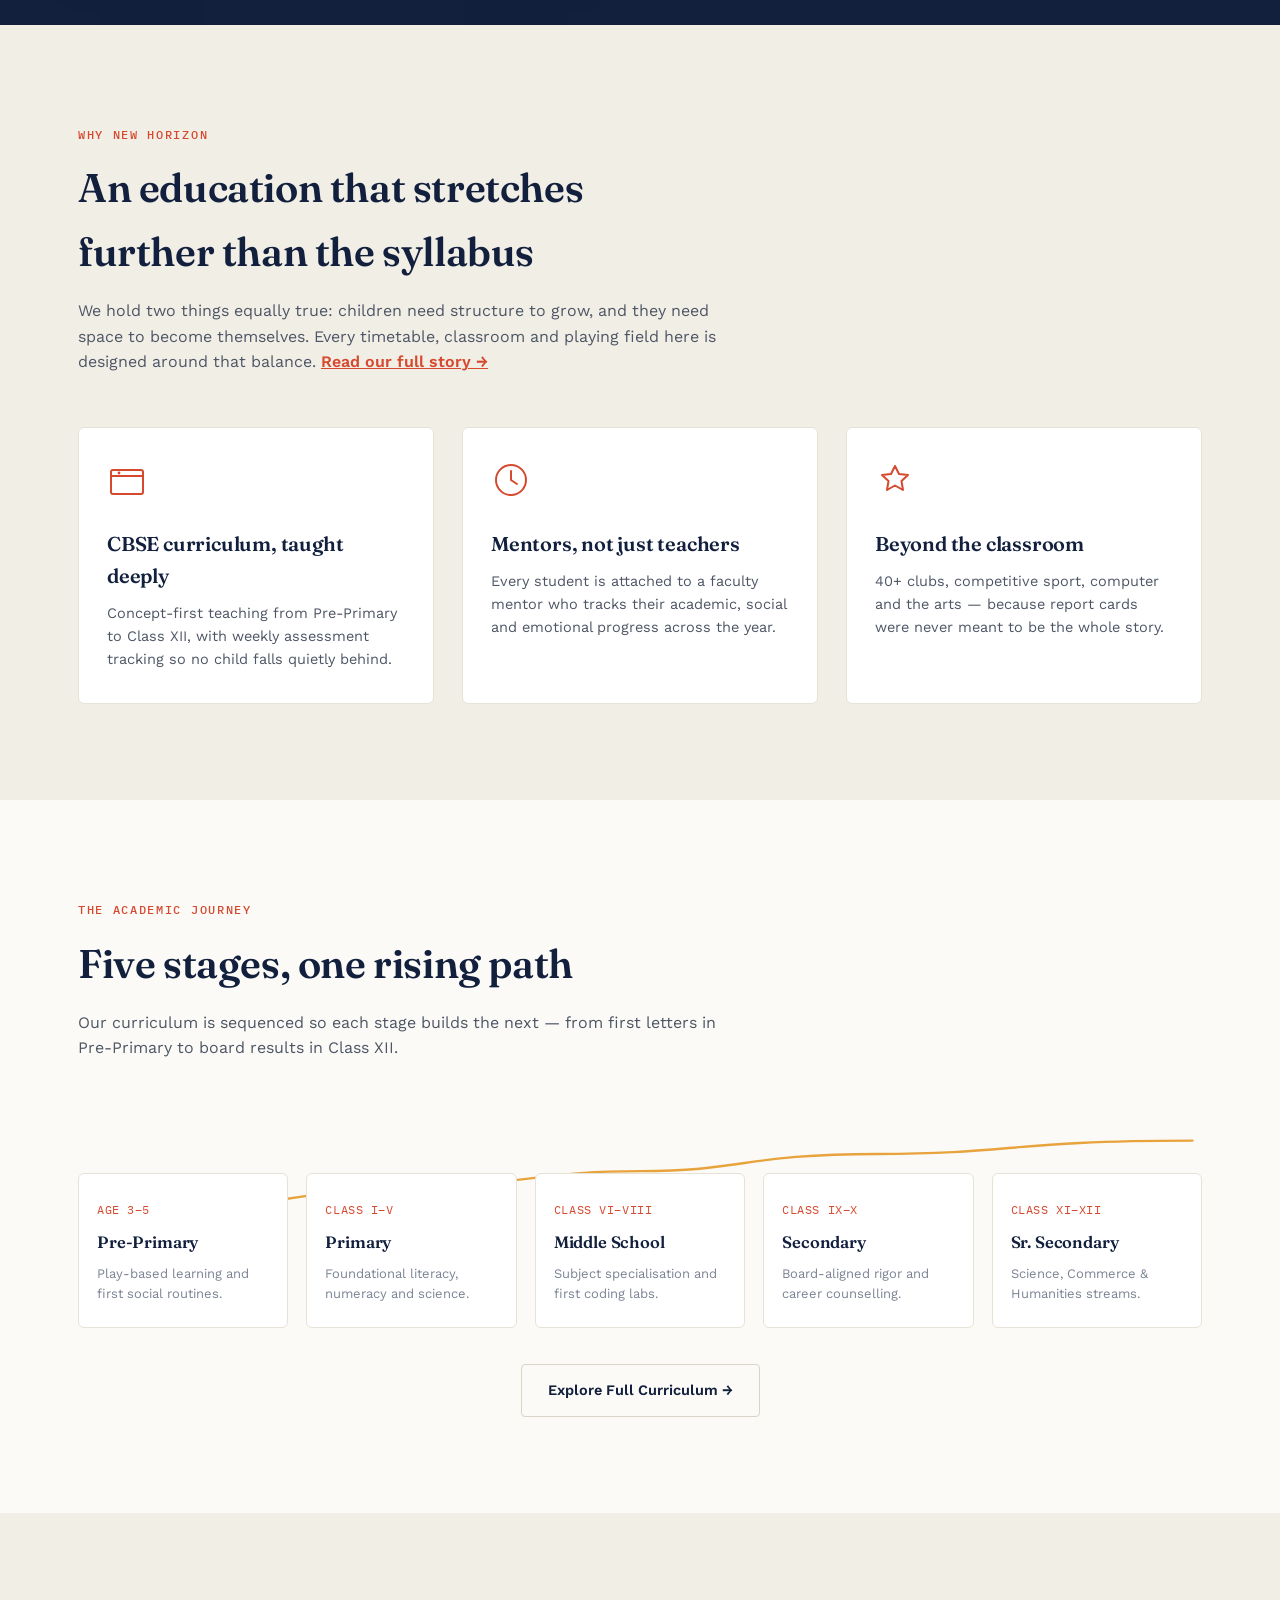
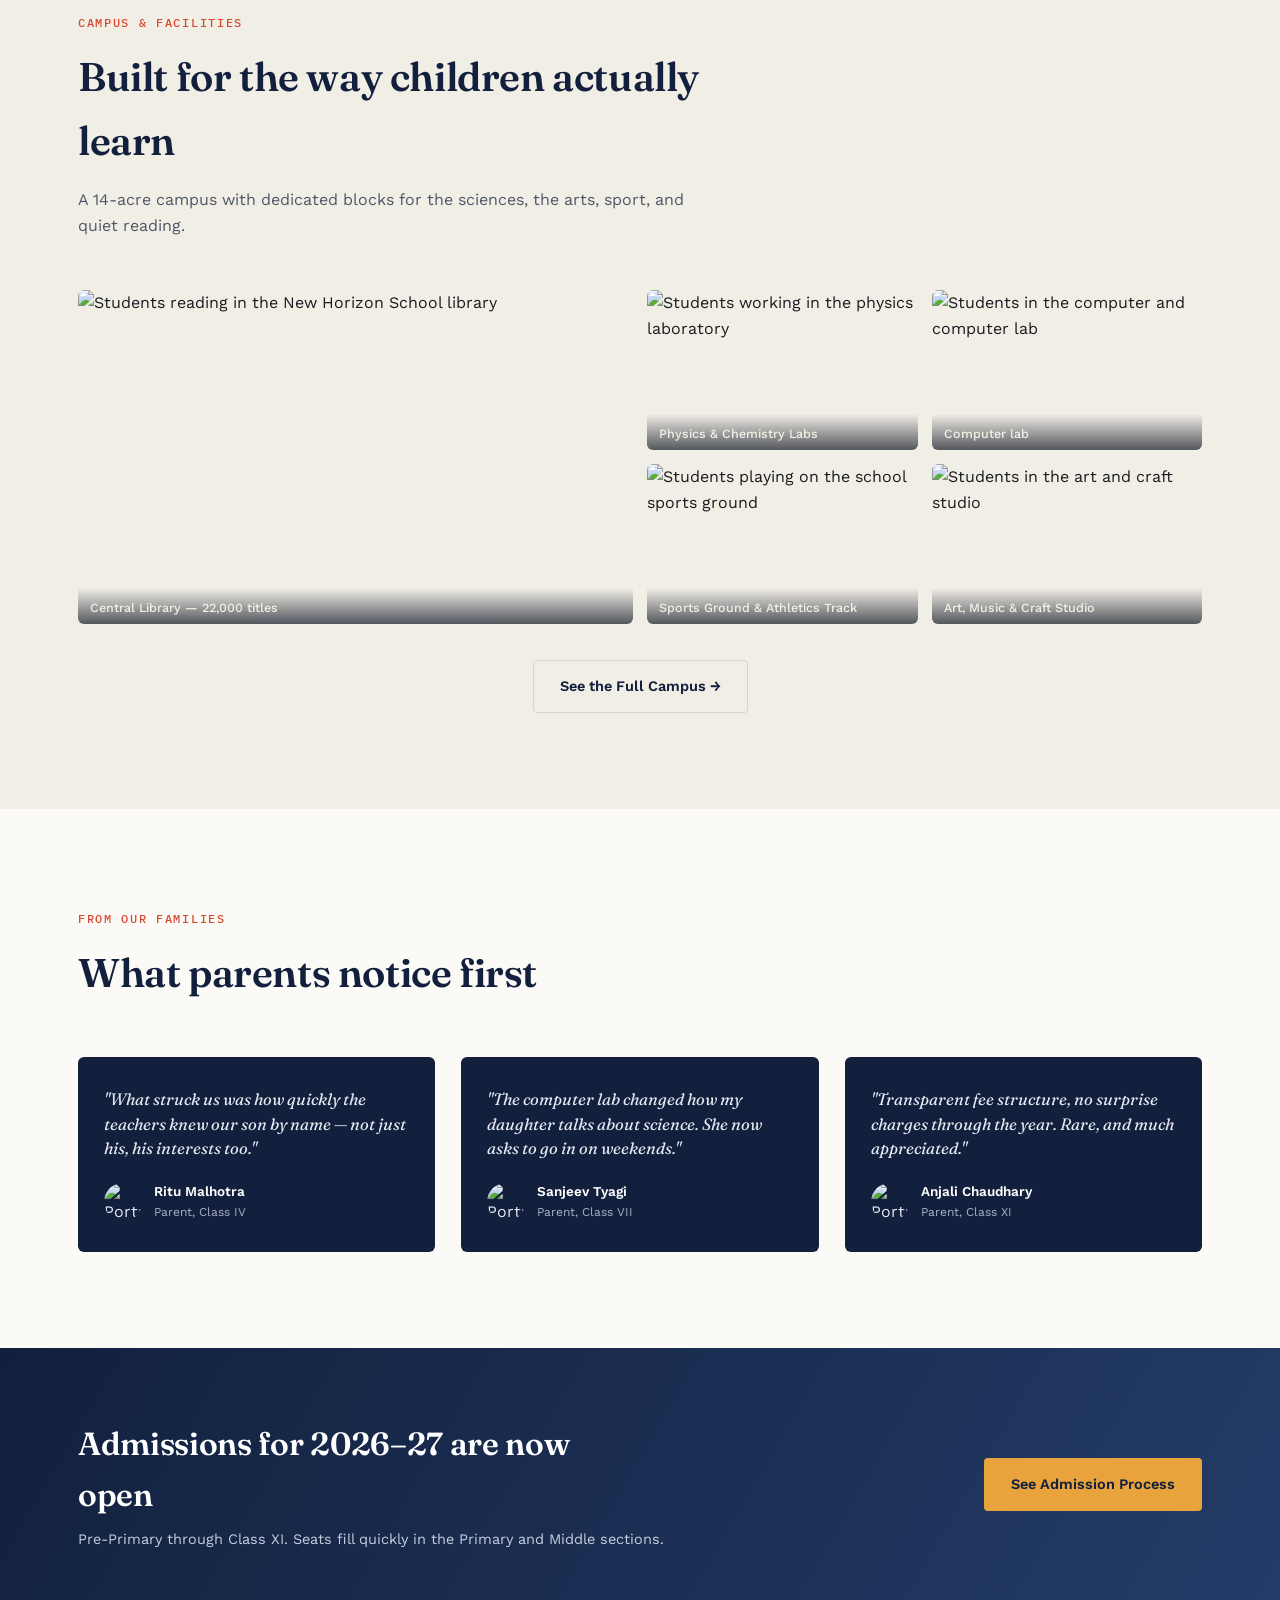
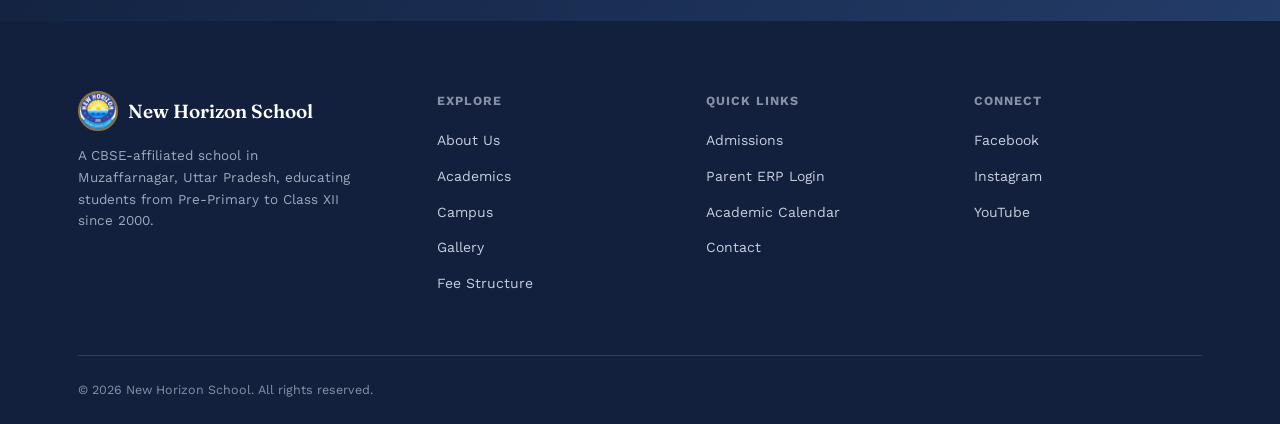
==== commit 283b6d03: "update website" ====
--- a/index.html
+++ b/index.html
@@ -1,331 +1,356 @@
-<!DOCTYPE html>
-<html lang="en">
-<head>
-<meta charset="UTF-8">
-<meta name="viewport" content="width=device-width, initial-scale=1.0">
-<title>New Horizon School — Muzaffarnagar</title>
-<link rel="preconnect" href="https://fonts.googleapis.com">
-<link href="https://fonts.googleapis.com/css2?family=Fraunces:ital,opsz,wght@0,9..144,400;0,9..144,500;0,9..144,600;0,9..144,700;1,9..144,500&family=Work+Sans:wght@300;400;500;600;700&family=IBM+Plex+Mono:wght@400;500;600&display=swap" rel="stylesheet">
-<link rel="stylesheet" href="styles.css">
-</head>
-<body>
-
-<div id="intro-loader" aria-hidden="true">
-  <div style="position:relative; display:flex; align-items:center; justify-content:center;">
-    <div class="intro-ring"></div>
-    <div class="intro-logo"><img src="assets/logo.png" alt=""></div>
-  </div>
-  <div class="intro-name">
-    <span style="animation-delay:.55s">N</span><span style="animation-delay:.60s">e</span><span style="animation-delay:.65s">w</span>
-    <span style="animation-delay:.75s">&nbsp;</span>
-    <span style="animation-delay:.80s">H</span><span style="animation-delay:.85s">o</span><span style="animation-delay:.90s">r</span><span style="animation-delay:.95s">i</span><span style="animation-delay:1.0s">z</span><span style="animation-delay:1.05s">o</span><span style="animation-delay:1.1s">n</span>
-    <span style="animation-delay:1.2s">&nbsp;</span>
-    <span style="animation-delay:1.25s">S</span><span style="animation-delay:1.3s">c</span><span style="animation-delay:1.35s">h</span><span style="animation-delay:1.4s">o</span><span style="animation-delay:1.45s">o</span><span style="animation-delay:1.5s">l</span>
-  </div>
-  <div class="intro-tag">Forward · Onward · Upward</div>
-</div>
-
-<div class="topbar">
-  <div class="container">
-    <div class="tb-left">
-      <a href="tel:+918533881920">📞 +91 85338 81920 (Admissions Desk)</a>
-      <a href="mailto:admissions@newhorizonschool.example">admissions@newhorizonschool.example</a>
-      <span>Parikarma Marg,Jansath Road
-Muzaffarmagar, Uttar Pradesh</span>
-    </div>
-    <div class="tb-right">
-      <a href="#" aria-label="Facebook"><svg viewBox="0 0 24 24" fill="none"><path d="M14 9h3V5h-3c-2 0-3.5 1.5-3.5 3.5V11H8v4h2.5v6H14v-6h2.7l.5-4H14V9z" fill="currentColor"/></svg></a>
-      <a href="#" aria-label="Instagram"><svg viewBox="0 0 24 24" fill="none"><rect x="3" y="3" width="18" height="18" rx="5" stroke="currentColor" stroke-width="1.8"/><circle cx="12" cy="12" r="4" stroke="currentColor" stroke-width="1.8"/><circle cx="17.2" cy="6.8" r="1" fill="currentColor"/></svg></a>
-      <a href="#" aria-label="YouTube"><svg viewBox="0 0 24 24" fill="none"><rect x="3" y="6" width="18" height="12" rx="3" stroke="currentColor" stroke-width="1.8"/><path d="M10 9.5v5l5-2.5z" fill="currentColor"/></svg></a>
-    </div>
-  </div>
-</div>
-
-<header>
-  <div class="nav-wrap">
-    <a class="logo" href="index.html">
-      <span class="logo-img"><img src="assets/logo.png" alt="New Horizon School logo"></span>
-      New Horizon School
-    </a>
-    <nav>
-      <ul>
-        <li><a href="index.html">Home</a></li>
-        <li><a href="about.html">About</a></li>
-        <li class="has-sub">
-          <a href="academics.html">Academics ▾</a>
-          <div class="submenu">
-            <a href="academics.html#pre-primary">Pre-Primary</a>
-            <a href="academics.html#primary">Primary (I–V)</a>
-            <a href="academics.html#middle">Middle (VI–VIII)</a>
-            <a href="academics.html#secondary">Secondary (IX–X)</a>
-            <a href="academics.html#senior-secondary">Sr. Secondary (XI–XII)</a>
-          </div>
-        </li>
-        <li><a href="campus.html">Campus</a></li>
-        <li><a href="fees.html">Fees</a></li>
-        <li><a href="admissions.html">Admissions</a></li>
-        <li><a href="gallery.html">Gallery</a></li>
-        <li><a href="contact.html">Contact</a></li>
-      </ul>
-    </nav>
-    <a class="nav-cta" href="contact.html">Enquire Now</a>
-    <button class="menu-toggle" aria-label="Toggle menu"><span></span><span></span><span></span></button>
-  </div>
-  <div class="mobile-nav">
-    <ul>
-      <li><a href="index.html">Home</a></li>
-      <li><a href="about.html">About</a></li>
-      <li><a href="academics.html">Academics</a></li>
-      <li><a href="campus.html">Campus</a></li>
-      <li><a href="fees.html">Fees</a></li>
-      <li><a href="admissions.html">Admissions</a></li>
-      <li><a href="gallery.html">Gallery</a></li>
-      <li><a href="contact.html">Contact</a></li>
-    </ul>
-    <a class="nav-cta btn btn-primary" href="contact.html">Enquire Now</a>
-  </div>
-</header>
-
-<section class="hero has-photo-bg" id="top">
-  <svg class="stars" width="100%" height="240" viewBox="0 0 1180 240" preserveAspectRatio="none">
-    <circle cx="80" cy="40" r="1.4" fill="#fff"/><circle cx="220" cy="90" r="1" fill="#fff"/>
-    <circle cx="340" cy="30" r="1.2" fill="#fff"/><circle cx="520" cy="70" r="1" fill="#fff"/>
-    <circle cx="680" cy="20" r="1.4" fill="#fff"/><circle cx="900" cy="55" r="1" fill="#fff"/>
-    <circle cx="1050" cy="35" r="1.2" fill="#fff"/><circle cx="150" cy="140" r="1" fill="#fff"/>
-  </svg>
-  <div class="hero-inner" style="grid-template-columns:1fr; max-width:760px;">
-    <div>
-      <div class="hero-badge hero-enter d1" style="position:static; display:inline-flex; margin-bottom:18px;"><span class="dot"></span> Admissions 2026–27 Open</div>
-      <span class="eyebrow hero-enter d1" style="display:block;">CBSE Affiliated · Est. 2000 · Muzaffarnagar, U.P.</span>
-      <h1 class="hero-enter d2">Where every morning brings a <em>new horizon</em></h1>
-      <p class="lead hero-enter d3">New Horizon School blends disciplined academics with the room to wonder — smart classrooms, dedicated mentors, and a campus built for children to rise, term after term.</p>
-      <div class="hero-ctas hero-enter d4">
-        <a class="btn btn-primary" href="admissions.html">Start Admission 2026-27</a>
-        <a class="btn btn-ghost" href="campus.html">Take a Campus Tour</a>
-      </div>
-    </div>
-  </div>
-
-  <svg class="horizon-arc-bottom" viewBox="0 0 1180 90" preserveAspectRatio="none" width="100%" height="90">
-    <path d="M0 90 Q 295 10 590 55 T 1180 90 V90 H0 Z" fill="#F1EEE6"/>
-    <path d="M0 90 Q 295 10 590 55 T 1180 90" stroke="#E8A33D" stroke-width="2" fill="none" opacity="0.6"/>
-  </svg>
-
-  <div class="stat-strip">
-    <div class="container">
-      <div class="stat"><div class="num"><span data-count="2150" data-suffix="+">0</span></div><div class="label">Students on campus</div></div>
-      <div class="stat"><div class="num"><span data-count="14">0</span> acres</div><div class="label">Green, open campus</div></div>
-      <div class="stat"><div class="num">1:<span data-count="18">0</span></div><div class="label">Teacher–student ratio</div></div>
-      <div class="stat"><div class="num"><span data-count="98.6" data-decimals="1" data-suffix="%">0</span></div><div class="label">Class XII pass rate, 2025</div></div>
-    </div>
-  </div>
-</section>
-
-<div class="admission-strip">
-  <div class="container">
-    <div class="msg">🎓 Admissions for 2026–27 are open — Pre-Primary through Class XI. Seats are filling fast.</div>
-    <a class="call" href="admissions.html">See Admission Process</a>
-  </div>
-</div>
-
-<section class="spotlight">
-  <div class="container">
-    <div class="spotlight-photo reveal">
-      <img src="assets/award-president.png" alt="New Horizon School students, the Principal and school representatives being honoured by the President of India for their artwork">
-    </div>
-    <div class="spotlight-text reveal">
-      <span class="eyebrow">A Moment of Pride</span>
-      <h2>Our Horizoners, honoured at Rashtrapati Bhavan</h2>
-      <p>A team of our young artists — Team Horizoners — had their work personally received by the President of India, recognising the creativity and discipline this school works hard to nurture in every student.</p>
-      <p>It's the kind of moment we hope every child at New Horizon gets to feel at least once — that something they made, made it all the way to the top.</p>
-      <span class="spotlight-badge">🏆 National Recognition, 2025</span>
-    </div>
-  </div>
-</section>
-
-<section id="about" class="alt-bg">
-  <div class="container">
-    <div class="section-head reveal">
-      <span class="eyebrow">Why New Horizon</span>
-      <h2>An education that stretches further than the syllabus</h2>
-      <p>We hold two things equally true: children need structure to grow, and they need space to become themselves. Every timetable, classroom and playing field here is designed around that balance. <a href="about.html" style="color:var(--coral); font-weight:600; text-decoration:underline;">Read our full story →</a></p>
-    </div>
-    <div class="pillars reveal-stagger">
-      <div class="pillar">
-        <svg class="glyph" viewBox="0 0 40 40" fill="none"><rect x="4" y="10" width="32" height="24" rx="2" stroke="#D6492F" stroke-width="2"/><path d="M4 16h32" stroke="#D6492F" stroke-width="2"/><circle cx="12" cy="13" r="1.4" fill="#D6492F"/></svg>
-        <h3>CBSE curriculum, taught deeply</h3>
-        <p>Concept-first teaching from Pre-Primary to Class XII, with weekly assessment tracking so no child falls quietly behind.</p>
-      </div>
-      <div class="pillar">
-        <svg class="glyph" viewBox="0 0 40 40" fill="none"><circle cx="20" cy="20" r="15" stroke="#D6492F" stroke-width="2"/><path d="M20 11v9l6 4" stroke="#D6492F" stroke-width="2" stroke-linecap="round"/></svg>
-        <h3>Mentors, not just teachers</h3>
-        <p>Every student is attached to a faculty mentor who tracks their academic, social and emotional progress across the year.</p>
-      </div>
-      <div class="pillar">
-        <svg class="glyph" viewBox="0 0 40 40" fill="none"><path d="M20 6l4 8 9 1-6.5 6 1.5 9-8-4.5-8 4.5 1.5-9L7 15l9-1z" stroke="#D6492F" stroke-width="2" stroke-linejoin="round"/></svg>
-        <h3>Beyond the classroom</h3>
-        <p>40+ clubs, competitive sport, computer and the arts — because report cards were never meant to be the whole story.</p>
-      </div>
-    </div>
-  </div>
-</section>
-
-<section id="academics-preview">
-  <div class="container">
-    <div class="section-head reveal">
-      <span class="eyebrow">The Academic Journey</span>
-      <h2>Five stages, one rising path</h2>
-      <p>Our curriculum is sequenced so each stage builds the next — from first letters in Pre-Primary to board results in Class XII.</p>
-    </div>
-    <div class="horizon-track reveal">
-      <svg class="horizon-line-svg" viewBox="0 0 1180 90" preserveAspectRatio="none">
-        <path class="draw" d="M10 80 C 250 80, 250 55, 340 55 C 480 55, 480 40, 590 40 C 700 40, 700 22, 840 22 C 980 22, 980 8, 1170 8" stroke="#E8A33D" stroke-width="2.5" fill="none" stroke-linecap="round"/>
-      </svg>
-      <div class="stages">
-        <div class="stage-card"><span class="stage-age">AGE 3–5</span><h4>Pre-Primary</h4><p>Play-based learning and first social routines.</p></div>
-        <div class="stage-card"><span class="stage-age">CLASS I–V</span><h4>Primary</h4><p>Foundational literacy, numeracy and science.</p></div>
-        <div class="stage-card"><span class="stage-age">CLASS VI–VIII</span><h4>Middle School</h4><p>Subject specialisation and first coding labs.</p></div>
-        <div class="stage-card"><span class="stage-age">CLASS IX–X</span><h4>Secondary</h4><p>Board-aligned rigor and career counselling.</p></div>
-        <div class="stage-card"><span class="stage-age">CLASS XI–XII</span><h4>Sr. Secondary</h4><p>Science, Commerce & Humanities streams.</p></div>
-      </div>
-    </div>
-    <div style="text-align:center; margin-top:36px;">
-      <a class="btn btn-ghost" style="border-color:#DAD4C4; color:var(--indigo-dark);" href="academics.html">Explore Full Curriculum →</a>
-    </div>
-  </div>
-</section>
-
-<section class="alt-bg" id="campus-preview">
-  <div class="container">
-    <div class="section-head reveal">
-      <span class="eyebrow">Campus & Facilities</span>
-      <h2>Built for the way children actually learn</h2>
-      <p>A 14-acre campus with dedicated blocks for the sciences, the arts, sport, and quiet reading.</p>
-    </div>
-    <div class="gallery-grid reveal-stagger">
-      <figure class="big">
-        <img src="https://picsum.photos/seed/nhs-library/760/760" alt="Students reading in the New Horizon School library">
-        <figcaption>Central Library — 22,000 titles</figcaption>
-      </figure>
-      <figure>
-        <img src="https://picsum.photos/seed/nhs-science-lab/380/360" alt="Students working in the physics laboratory">
-        <figcaption>Physics & Chemistry Labs</figcaption>
-      </figure>
-      <figure>
-        <img src="https://picsum.photos/seed/nhs-computer-lab/380/360" alt="Students in the computer and computer lab">
-        <figcaption>Computer lab</figcaption>
-      </figure>
-      <figure>
-        <img src="https://picsum.photos/seed/nhs-sports-ground/380/360" alt="Students playing on the school sports ground">
-        <figcaption>Sports Ground & Athletics Track</figcaption>
-      </figure>
-      <figure>
-        <img src="https://picsum.photos/seed/nhs-art-room/380/360" alt="Students in the art and craft studio">
-        <figcaption>Art, Music & Craft Studio</figcaption>
-      </figure>
-    </div>
-    <div style="text-align:center; margin-top:36px;">
-      <a class="btn btn-ghost" style="border-color:#DAD4C4; color:var(--indigo-dark);" href="campus.html">See the Full Campus →</a>
-    </div>
-  </div>
-</section>
-
-<section id="testimonials">
-  <div class="container">
-    <div class="section-head reveal">
-      <span class="eyebrow">From Our Families</span>
-      <h2>What parents notice first</h2>
-    </div>
-    <div class="testi-grid reveal-stagger">
-      <div class="testi">
-        <p class="quote">"What struck us was how quickly the teachers knew our son by name — not just his, his interests too."</p>
-        <div class="who">
-          <div class="avatar"><img src="https://picsum.photos/seed/nhs-parent1/80/80" alt="Portrait of a New Horizon School parent"></div>
-          <div><div class="name">Ritu Malhotra</div><div class="role">Parent, Class IV</div></div>
-        </div>
-      </div>
-      <div class="testi">
-        <p class="quote">"The computer lab changed how my daughter talks about science. She now asks to go in on weekends."</p>
-        <div class="who">
-          <div class="avatar"><img src="https://picsum.photos/seed/nhs-parent2/80/80" alt="Portrait of a New Horizon School parent"></div>
-          <div><div class="name">Sanjeev Tyagi</div><div class="role">Parent, Class VII</div></div>
-        </div>
-      </div>
-      <div class="testi">
-        <p class="quote">"Transparent fee structure, no surprise charges through the year. Rare, and much appreciated."</p>
-        <div class="who">
-          <div class="avatar"><img src="https://picsum.photos/seed/nhs-parent3/80/80" alt="Portrait of a New Horizon School parent"></div>
-          <div><div class="name">Anjali Chaudhary</div><div class="role">Parent, Class XI</div></div>
-        </div>
-      </div>
-    </div>
-  </div>
-</section>
-
-<section class="cta-band">
-  <div class="container">
-    <div>
-      <h3>Admissions for 2026–27 are now open</h3>
-      <p>Pre-Primary through Class XI. Seats fill quickly in the Primary and Middle sections.</p>
-    </div>
-    <a class="btn btn-primary" href="admissions.html">See Admission Process</a>
-  </div>
-</section>
-
-<footer>
-  <div class="container">
-    <div class="foot-grid">
-      <div>
-        <div class="foot-logo">
-          <span class="logo-img"><img src="assets/logo.png" alt="New Horizon School logo"></span>
-          New Horizon School
-        </div>
-        <p>A CBSE-affiliated school in Muzaffarnagar, Uttar Pradesh, educating students from Pre-Primary to Class XII since 2000.</p>
-      </div>
-      <div class="foot-col">
-        <h5>Explore</h5>
-        <ul>
-          <li><a href="about.html">About Us</a></li>
-          <li><a href="academics.html">Academics</a></li>
-          <li><a href="campus.html">Campus</a></li>
-          <li><a href="gallery.html">Gallery</a></li>
-          <li><a href="fees.html">Fee Structure</a></li>
-        </ul>
-      </div>
-      <div class="foot-col">
-        <h5>Quick Links</h5>
-        <ul>
-          <li><a href="admissions.html">Admissions</a></li>
-          <li><a href="#">Parent ERP Login</a></li>
-          <li><a href="#">Academic Calendar</a></li>
-          <li><a href="contact.html">Contact</a></li>
-        </ul>
-      </div>
-      <div class="foot-col">
-        <h5>Connect</h5>
-        <ul>
-          <li><a href="#">Facebook</a></li>
-          <li><a href="#">Instagram</a></li>
-          <li><a href="#">YouTube</a></li>
-        </ul>
-      </div>
-    </div>
-    <div class="foot-bottom">
-      <span>© 2026 New Horizon School. All rights reserved.</span>
-      <span>Fictional website created for demonstration purposes.</span>
-    </div>
-  </div>
-</footer>
-
-<div class="float-stack">
-  <a class="fab whatsapp" href="https://wa.me/918533881920" aria-label="Chat on WhatsApp" target="_blank" rel="noopener">
-    <svg viewBox="0 0 24 24" fill="none"><path d="M20 12a8 8 0 11-11.6-7.1L4 20l4.2-4.4A8 8 0 0120 12z" stroke="white" stroke-width="1.6" stroke-linejoin="round"/></svg>
-  </a>
-  <button class="fab to-top" aria-label="Back to top">
-    <svg viewBox="0 0 24 24" fill="none"><path d="M12 19V5M5 12l7-7 7 7" stroke="white" stroke-width="2" stroke-linecap="round" stroke-linejoin="round"/></svg>
-  </button>
-</div>
-
-<script src="script.js" defer></script>
-</body>
-</html>
+<!DOCTYPE html>
+<html lang="en">
+<head>
+<meta charset="UTF-8">
+<meta name="viewport" content="width=device-width, initial-scale=1.0">
+<title>New Horizon School — Muzaffarnagar</title>
+<link rel="icon" type="image/png" href="assets/logo.png">
+<meta name="description" content="New Horizon School, Muzaffarnagar — CBSE affiliated school offering education from Pre-Primary to Class XII since 2000. Admissions open for 2026–27.">
+<link rel="preconnect" href="https://fonts.googleapis.com">
+<link href="https://fonts.googleapis.com/css2?family=Fraunces:ital,opsz,wght@0,9..144,400;0,9..144,500;0,9..144,600;0,9..144,700;1,9..144,500&family=Work+Sans:wght@300;400;500;600;700&family=IBM+Plex+Mono:wght@400;500;600&display=swap" rel="stylesheet">
+<link rel="stylesheet" href="styles.css">
+</head>
+<body>
+
+<div id="intro-loader" aria-hidden="true">
+  <div style="position:relative; display:flex; align-items:center; justify-content:center;">
+    <div class="intro-ring"></div>
+    <div class="intro-logo"><img src="assets/logo.png" alt=""></div>
+  </div>
+  <div class="intro-name">
+    <span style="animation-delay:.55s">N</span><span style="animation-delay:.60s">e</span><span style="animation-delay:.65s">w</span>
+    <span style="animation-delay:.75s">&nbsp;</span>
+    <span style="animation-delay:.80s">H</span><span style="animation-delay:.85s">o</span><span style="animation-delay:.90s">r</span><span style="animation-delay:.95s">i</span><span style="animation-delay:1.0s">z</span><span style="animation-delay:1.05s">o</span><span style="animation-delay:1.1s">n</span>
+    <span style="animation-delay:1.2s">&nbsp;</span>
+    <span style="animation-delay:1.25s">S</span><span style="animation-delay:1.3s">c</span><span style="animation-delay:1.35s">h</span><span style="animation-delay:1.4s">o</span><span style="animation-delay:1.45s">o</span><span style="animation-delay:1.5s">l</span>
+  </div>
+  <div class="intro-tag">Forward · Onward · Upward</div>
+</div>
+
+<div class="topbar">
+  <div class="container">
+    <div class="tb-left">
+      <a href="tel:+918533881920">📞 +91 85338 81920 (Admissions Desk)</a>
+      <a href="mailto:yashsgoel123@gmail.com">yashsgoel123@gmail.com</a>
+      <span>Parikarma Marg,Jansath Road
+Muzaffarmagar, Uttar Pradesh</span>
+    </div>
+    <div class="tb-right">
+      <a href="https://www.facebook.com/share/1d7CabNZUM/?mibextid=wwXIfr" target="_blank" rel="noopener noreferrer" aria-label="Facebook"><svg viewBox="0 0 24 24" fill="none"><path d="M14 9h3V5h-3c-2 0-3.5 1.5-3.5 3.5V11H8v4h2.5v6H14v-6h2.7l.5-4H14V9z" fill="currentColor"/></svg></a>
+      <a href="https://www.instagram.com/newhorizonschool_mzn/" target="_blank" rel="noopener noreferrer" aria-label="Instagram"><svg viewBox="0 0 24 24" fill="none"><rect x="3" y="3" width="18" height="18" rx="5" stroke="currentColor" stroke-width="1.8"/><circle cx="12" cy="12" r="4" stroke="currentColor" stroke-width="1.8"/><circle cx="17.2" cy="6.8" r="1" fill="currentColor"/></svg></a>
+      <a href="https://youtube.com/@newhorizonschoolmuzaffarna2791?si=W-ZeYruj6EdXhcOW/" target="_blank" rel="noopener noreferrer" aria-label="YouTube"><svg viewBox="0 0 24 24" fill="none"><rect x="3" y="6" width="18" height="12" rx="3" stroke="currentColor" stroke-width="1.8"/><path d="M10 9.5v5l5-2.5z" fill="currentColor"/></svg></a>
+    </div>
+  </div>
+</div>
+
+<header>
+  <div class="nav-wrap">
+    <a class="logo" href="index.html">
+      <span class="logo-img"><img src="assets/logo.png" alt="New Horizon School logo"></span>
+      New Horizon School
+    </a>
+    <nav>
+      <ul>
+        <li><a href="index.html">Home</a></li>
+        <li><a href="about.html">About</a></li>
+        <li class="has-sub">
+          <a href="academics.html">Academics ▾</a>
+          <div class="submenu">
+            <a href="academics.html#pre-primary">Pre-Primary</a>
+            <a href="academics.html#primary">Primary (I–V)</a>
+            <a href="academics.html#middle">Middle (VI–VIII)</a>
+            <a href="academics.html#secondary">Secondary (IX–X)</a>
+            <a href="academics.html#senior-secondary">Sr. Secondary (XI–XII)</a>
+          </div>
+        </li>
+        <li><a href="campus.html">Campus</a></li>
+        <li><a href="fees.html">Fees</a></li>
+        <li><a href="admissions.html">Admissions</a></li>
+        <li><a href="gallery.html">Gallery</a></li>
+        <li><a href="contact.html">Contact</a></li>
+      </ul>
+    </nav>
+    <a class="nav-cta" href="contact.html">Enquire Now</a>
+    <button class="menu-toggle" aria-label="Toggle menu"><span></span><span></span><span></span></button>
+  </div>
+  <div class="mobile-nav">
+    <ul>
+      <li><a href="index.html">Home</a></li>
+      <li><a href="about.html">About</a></li>
+      <li><a href="academics.html">Academics</a></li>
+      <li><a href="campus.html">Campus</a></li>
+      <li><a href="fees.html">Fees</a></li>
+      <li><a href="admissions.html">Admissions</a></li>
+      <li><a href="gallery.html">Gallery</a></li>
+      <li><a href="contact.html">Contact</a></li>
+    </ul>
+    <a class="nav-cta btn btn-primary" href="contact.html">Enquire Now</a>
+  </div>
+</header>
+
+<section class="hero has-photo-bg" id="top">
+  <svg class="stars" width="100%" height="240" viewBox="0 0 1180 240" preserveAspectRatio="none">
+    <circle cx="80" cy="40" r="1.4" fill="#fff"/><circle cx="220" cy="90" r="1" fill="#fff"/>
+    <circle cx="340" cy="30" r="1.2" fill="#fff"/><circle cx="520" cy="70" r="1" fill="#fff"/>
+    <circle cx="680" cy="20" r="1.4" fill="#fff"/><circle cx="900" cy="55" r="1" fill="#fff"/>
+    <circle cx="1050" cy="35" r="1.2" fill="#fff"/><circle cx="150" cy="140" r="1" fill="#fff"/>
+  </svg>
+  <div class="hero-inner" style="grid-template-columns:1fr; max-width:760px;">
+    <div>
+      <div class="hero-badge hero-enter d1" style="position:static; display:inline-flex; margin-bottom:18px;"><span class="dot"></span> Admissions 2026–27 Open</div>
+      <span class="eyebrow hero-enter d1" style="display:block;">CBSE Affiliated · Est. 2000 · Muzaffarnagar, U.P.</span>
+      <h1 class="hero-enter d2">Where every morning brings a <em>new horizon</em></h1>
+      <p class="lead hero-enter d3">New Horizon School blends disciplined academics with the room to wonder — smart classrooms, dedicated mentors, and a campus built for children to rise, term after term.</p>
+      <div class="hero-ctas hero-enter d4">
+        <a class="btn btn-primary" href="admissions.html">Start Admission 2026-27</a>
+        <a class="btn btn-ghost" href="campus.html">Take a Campus Tour</a>
+      </div>
+    </div>
+  </div>
+
+  <svg class="horizon-arc-bottom" viewBox="0 0 1180 90" preserveAspectRatio="none" width="100%" height="90">
+    <path d="M0 90 Q 295 10 590 55 T 1180 90 V90 H0 Z" fill="#F1EEE6"/>
+    <path d="M0 90 Q 295 10 590 55 T 1180 90" stroke="#E8A33D" stroke-width="2" fill="none" opacity="0.6"/>
+  </svg>
+
+  <div class="stat-strip">
+    <div class="container">
+      <div class="stat"><div class="num"><span data-count="2150" data-suffix="+">0</span></div><div class="label">Students on campus</div></div>
+      <div class="stat"><div class="num"><span data-count="14">0</span> acres</div><div class="label">Green, open campus</div></div>
+      <div class="stat"><div class="num">1:<span data-count="18">0</span></div><div class="label">Teacher–student ratio</div></div>
+      <div class="stat"><div class="num"><span data-count="98.6" data-decimals="1" data-suffix="%">0</span></div><div class="label">Class XII pass rate, 2025</div></div>
+    </div>
+  </div>
+</section>
+
+<div class="admission-strip">
+  <div class="container">
+    <div class="msg">🎓 Admissions for 2026–27 are open — Pre-Primary through Class XI. Seats are filling fast.</div>
+    <a class="call" href="admissions.html">See Admission Process</a>
+  </div>
+</div>
+
+<section class="spotlight">
+  <div class="container">
+    <div class="spotlight-photo reveal">
+      <img src="assets/award-president.png" alt="New Horizon School students, the Principal and school representatives being honoured by the President of India for their artwork">
+    </div>
+    <div class="spotlight-text reveal">
+      <span class="eyebrow">A Moment of Pride</span>
+      <h2>Our Horizoners, honoured at Rashtrapati Bhavan</h2>
+      <p>A team of our young artists — Team Horizoners — had their work personally received by the President of India, recognising the creativity and discipline this school works hard to nurture in every student.</p>
+      <p>It's the kind of moment we hope every child at New Horizon gets to feel at least once — that something they made, made it all the way to the top.</p>
+      <span class="spotlight-badge">🏆 National Recognition, 2025</span>
+    </div>
+  </div>
+</section>
+
+<section id="about" class="alt-bg">
+  <div class="container">
+    <div class="section-head reveal">
+      <span class="eyebrow">Why New Horizon</span>
+      <h2>An education that stretches further than the syllabus</h2>
+      <p>We hold two things equally true: children need structure to grow, and they need space to become themselves. Every timetable, classroom and playing field here is designed around that balance. <a href="about.html" style="color:var(--coral); font-weight:600; text-decoration:underline;">Read our full story →</a></p>
+    </div>
+    <div class="pillars reveal-stagger">
+      <div class="pillar">
+        <svg class="glyph" viewBox="0 0 40 40" fill="none"><rect x="4" y="10" width="32" height="24" rx="2" stroke="#D6492F" stroke-width="2"/><path d="M4 16h32" stroke="#D6492F" stroke-width="2"/><circle cx="12" cy="13" r="1.4" fill="#D6492F"/></svg>
+        <h3>CBSE curriculum, taught deeply</h3>
+        <p>Concept-first teaching from Pre-Primary to Class XII, with weekly assessment tracking so no child falls quietly behind.</p>
+      </div>
+      <div class="pillar">
+        <svg class="glyph" viewBox="0 0 40 40" fill="none"><circle cx="20" cy="20" r="15" stroke="#D6492F" stroke-width="2"/><path d="M20 11v9l6 4" stroke="#D6492F" stroke-width="2" stroke-linecap="round"/></svg>
+        <h3>Mentors, not just teachers</h3>
+        <p>Every student is attached to a faculty mentor who tracks their academic, social and emotional progress across the year.</p>
+      </div>
+      <div class="pillar">
+        <svg class="glyph" viewBox="0 0 40 40" fill="none"><path d="M20 6l4 8 9 1-6.5 6 1.5 9-8-4.5-8 4.5 1.5-9L7 15l9-1z" stroke="#D6492F" stroke-width="2" stroke-linejoin="round"/></svg>
+        <h3>Beyond the classroom</h3>
+        <p>40+ clubs, competitive sport, computer and the arts — because report cards were never meant to be the whole story.</p>
+      </div>
+    </div>
+  </div>
+</section>
+
+<section id="academics-preview">
+  <div class="container">
+    <div class="section-head reveal">
+      <span class="eyebrow">The Academic Journey</span>
+      <h2>Five stages, one rising path</h2>
+      <p>Our curriculum is sequenced so each stage builds the next — from first letters in Pre-Primary to board results in Class XII.</p>
+    </div>
+    <div class="horizon-track reveal">
+      <svg class="horizon-line-svg" viewBox="0 0 1180 90" preserveAspectRatio="none">
+        <path class="draw" d="M10 80 C 250 80, 250 55, 340 55 C 480 55, 480 40, 590 40 C 700 40, 700 22, 840 22 C 980 22, 980 8, 1170 8" stroke="#E8A33D" stroke-width="2.5" fill="none" stroke-linecap="round"/>
+      </svg>
+      <div class="stages">
+        <div class="stage-card"><span class="stage-age">AGE 3–5</span><h4>Pre-Primary</h4><p>Play-based learning and first social routines.</p></div>
+        <div class="stage-card"><span class="stage-age">CLASS I–V</span><h4>Primary</h4><p>Foundational literacy, numeracy and science.</p></div>
+        <div class="stage-card"><span class="stage-age">CLASS VI–VIII</span><h4>Middle School</h4><p>Subject specialisation and first coding labs.</p></div>
+        <div class="stage-card"><span class="stage-age">CLASS IX–X</span><h4>Secondary</h4><p>Board-aligned rigor and career counselling.</p></div>
+        <div class="stage-card"><span class="stage-age">CLASS XI–XII</span><h4>Sr. Secondary</h4><p>Science, Commerce & Humanities streams.</p></div>
+      </div>
+    </div>
+    <div style="text-align:center; margin-top:36px;">
+      <a class="btn btn-ghost" style="border-color:#DAD4C4; color:var(--indigo-dark);" href="academics.html">Explore Full Curriculum →</a>
+    </div>
+  </div>
+</section>
+
+<section class="alt-bg" id="campus-preview">
+  <div class="container">
+    <div class="section-head reveal">
+      <span class="eyebrow">Campus & Facilities</span>
+      <h2>Built for the way children actually learn</h2>
+      <p>A 14-acre campus with dedicated blocks for the sciences, the arts, sport, and quiet reading.</p>
+    </div>
+    <div class="gallery-grid reveal-stagger">
+      <figure class="big">
+        <img src="https://picsum.photos/seed/nhs-library/760/760" alt="Students reading in the New Horizon School library">
+        <figcaption>Central Library — 22,000 titles</figcaption>
+      </figure>
+      <figure>
+        <img src="https://picsum.photos/seed/nhs-science-lab/380/360" alt="Students working in the physics laboratory">
+        <figcaption>Physics & Chemistry Labs</figcaption>
+      </figure>
+      <figure>
+        <img src="https://picsum.photos/seed/nhs-computer-lab/380/360" alt="Students in the computer and computer lab">
+        <figcaption>Computer lab</figcaption>
+      </figure>
+      <figure>
+        <img src="https://picsum.photos/seed/nhs-sports-ground/380/360" alt="Students playing on the school sports ground">
+        <figcaption>Sports Ground & Athletics Track</figcaption>
+      </figure>
+      <figure>
+        <img src="https://picsum.photos/seed/nhs-art-room/380/360" alt="Students in the art and craft studio">
+        <figcaption>Art, Music & Craft Studio</figcaption>
+      </figure>
+    </div>
+    <div style="text-align:center; margin-top:36px;">
+      <a class="btn btn-ghost" style="border-color:#DAD4C4; color:var(--indigo-dark);" href="campus.html">See the Full Campus →</a>
+    </div>
+  </div>
+</section>
+
+<section id="testimonials">
+  <div class="container">
+    <div class="section-head reveal">
+      <span class="eyebrow">From Our Families</span>
+      <h2>What parents notice first</h2>
+    </div>
+    <div class="testi-grid reveal-stagger">
+      <div class="testi">
+        <p class="quote">"What struck us was how quickly the teachers knew our son by name — not just his, his interests too."</p>
+        <div class="who">
+          <div class="avatar"><img src="https://picsum.photos/seed/nhs-parent1/80/80" alt="Portrait of a New Horizon School parent"></div>
+          <div><div class="name">Ritu Malhotra</div><div class="role">Parent, Class IV</div></div>
+        </div>
+      </div>
+      <div class="testi">
+        <p class="quote">"The computer lab changed how my daughter talks about science. She now asks to go in on weekends."</p>
+        <div class="who">
+          <div class="avatar"><img src="https://picsum.photos/seed/nhs-parent2/80/80" alt="Portrait of a New Horizon School parent"></div>
+          <div><div class="name">Sanjeev Tyagi</div><div class="role">Parent, Class VII</div></div>
+        </div>
+      </div>
+      <div class="testi">
+        <p class="quote">"Transparent fee structure, no surprise charges through the year. Rare, and much appreciated."</p>
+        <div class="who">
+          <div class="avatar"><img src="https://picsum.photos/seed/nhs-parent3/80/80" alt="Portrait of a New Horizon School parent"></div>
+          <div><div class="name">Anjali Chaudhary</div><div class="role">Parent, Class XI</div></div>
+        </div>
+      </div>
+    </div>
+  </div>
+</section>
+
+<section class="cta-band">
+  <div class="container">
+    <div>
+      <h3>Admissions for 2026–27 are now open</h3>
+      <p>Pre-Primary through Class XI. Seats fill quickly in the Primary and Middle sections.</p>
+    </div>
+    <a class="btn btn-primary" href="admissions.html">See Admission Process</a>
+  </div>
+</section>
+
+<footer>
+  <div class="container">
+    <div class="foot-grid">
+      <div>
+        <div class="foot-logo">
+          <span class="logo-img"><img src="assets/logo.png" alt="New Horizon School logo"></span>
+          New Horizon School
+        </div>
+        <p>A CBSE-affiliated school in Muzaffarnagar, Uttar Pradesh, educating students from Pre-Primary to Class XII since 2000.</p>
+      </div>
+      <div class="foot-col">
+        <h5>Explore</h5>
+        <ul>
+          <li><a href="about.html">About Us</a></li>
+          <li><a href="academics.html">Academics</a></li>
+          <li><a href="campus.html">Campus</a></li>
+          <li><a href="gallery.html">Gallery</a></li>
+          <li><a href="fees.html">Fee Structure</a></li>
+        </ul>
+      </div>
+      <div class="foot-col">
+        <h5>Quick Links</h5>
+        <ul>
+          <li><a href="admissions.html">Admissions</a></li>
+          <li><a href="#">Parent ERP Login</a></li>
+          <li><a href="#">Academic Calendar</a></li>
+          <li><a href="contact.html">Contact</a></li>
+        </ul>
+      </div>
+     <div class="foot-col">
+        <h5>Connect</h5>
+        <ul>
+          <li><a href="https://www.facebook.com/share/1d7CabNZUM/?mibextid=wwXIfr" target="_blank" rel="noopener noreferrer">Facebook</a></li>
+          <li><a href="https://www.instagram.com/newhorizonschool_mzn/" target="_blank" rel="noopener noreferrer">Instagram</a></li>
+          <li><a href="https://youtube.com/@newhorizonschoolmuzaffarna2791?si=W-ZeYruj6EdXhcOW/" target="_blank" rel="noopener noreferrer">YouTube</a></li>
+        </ul>
+      </div>
+    </div>
+    <div class="foot-bottom">
+      <span>© 2026 New Horizon School. All rights reserved.</span>
+      <span></span>
+    </div>
+  </div>
+</footer>
+
+<div class="float-stack">
+  <a class="fab whatsapp" href="https://wa.me/918533881920" aria-label="Chat on WhatsApp" target="_blank" rel="noopener">
+    <svg viewBox="0 0 24 24" fill="none"><path d="M20 12a8 8 0 11-11.6-7.1L4 20l4.2-4.4A8 8 0 0120 12z" stroke="white" stroke-width="1.6" stroke-linejoin="round"/></svg>
+  </a>
+  <button class="fab to-top" aria-label="Back to top">
+    <svg viewBox="0 0 24 24" fill="none"><path d="M12 19V5M5 12l7-7 7 7" stroke="white" stroke-width="2" stroke-linecap="round" stroke-linejoin="round"/></svg>
+  </button>
+</div>
+
+<script src="script.js" defer></script>
+<script type="application/ld+json">
+{
+  "@context": "https://schema.org",
+  "@type": "School",
+  "name": "New Horizon School",
+  "description": "CBSE affiliated school in Muzaffarnagar offering education from Pre-Primary to Class XII since 2000.",
+  "url": "https://yashsgoel123-creator.github.io/New-Horizon-School/",
+  "logo": "https://yashsgoel123-creator.github.io/New-Horizon-School/assets/logo.png",
+  "telephone": "+91-8533881920",
+  "address": {
+    "@type": "PostalAddress",
+    "streetAddress": "Parikarma Marg, Jansath Road",
+    "addressLocality": "Muzaffarnagar",
+    "addressRegion": "Uttar Pradesh",
+    "addressCountry": "IN"
+  },
+  "sameAs": [
+    "https://www.facebook.com/share/1d7CabNZUM/?mibextid=wwXIfr",
+    "https://www.instagram.com/newhorizonschool_mzn/",
+    "https://youtube.com/@newhorizonschoolmuzaffarna2791"
+  ]
+}
+</script>
+</body>
+</html>
--- a/styles.css
+++ b/styles.css
@@ -1,560 +1,569 @@
-/* ============================================================
-   NEW HORIZON SCHOOL — shared stylesheet
-   ============================================================ */
-
-:root{
-  --indigo-dark:#12203D;
-  --indigo-mid:#233C68;
-  --indigo-line: rgba(255,255,255,0.14);
-  --gold:#E8A33D;
-  --gold-deep:#C97F1F;
-  --coral:#D6492F;
-  --paper:#FBFAF7;
-  --paper-alt:#F1EEE6;
-  --ink:#191A1E;
-  --slate:#4E5665;
-  --slate-soft:#7B8394;
-  --white:#FFFFFF;
-  --radius: 4px;
-  --ease: cubic-bezier(.22,.61,.36,1);
-}
-*{box-sizing:border-box; margin:0; padding:0;}
-html{scroll-behavior:smooth;}
-body{
-  font-family:'Work Sans', sans-serif;
-  color:var(--ink);
-  background:var(--paper);
-  line-height:1.6;
-  -webkit-font-smoothing:antialiased;
-  overflow-x:hidden;
-}
-h1,h2,h3,h4{
-  font-family:'Fraunces', serif;
-  font-weight:600;
-  letter-spacing:-0.01em;
-  color:var(--indigo-dark);
-}
-a{color:inherit; text-decoration:none;}
-img{display:block; width:100%; height:100%; object-fit:cover;}
-.container{max-width:1180px; margin:0 auto; padding:0 28px;}
-.eyebrow{
-  font-family:'IBM Plex Mono', monospace;
-  font-size:12px;
-  letter-spacing:0.14em;
-  text-transform:uppercase;
-  color:var(--coral);
-  font-weight:500;
-}
-:focus-visible{outline:3px solid var(--gold); outline-offset:2px;}
-
-/* ---------- TOP UTILITY BAR ---------- */
-.topbar{
-  background:#0A1730; color:#B7C0D6; font-size:12.5px;
-  padding:8px 0; border-bottom:1px solid var(--indigo-line);
-}
-.topbar .container{display:flex; justify-content:space-between; align-items:center; flex-wrap:wrap; gap:8px;}
-.topbar .tb-left{display:flex; gap:20px; flex-wrap:wrap;}
-.topbar a{color:#B7C0D6; transition:color .2s;}
-.topbar a:hover{color:var(--gold);}
-.topbar .tb-right{display:flex; gap:14px;}
-.topbar .tb-right a{display:flex; align-items:center; justify-content:center; width:26px; height:26px; border-radius:50%; background:rgba(255,255,255,0.07); transition:background .2s;}
-.topbar .tb-right a:hover{background:var(--gold); color:var(--indigo-dark);}
-.topbar svg{width:14px; height:14px;}
-
-/* ---------- HEADER ---------- */
-header{
-  position:sticky; top:0; z-index:100;
-  background:rgba(18,32,61,0.85);
-  backdrop-filter:blur(6px);
-  border-bottom:1px solid var(--indigo-line);
-  transition:background .3s var(--ease), padding .3s var(--ease), box-shadow .3s var(--ease);
-}
-header.scrolled{
-  background:rgba(14,25,48,0.97);
-  box-shadow:0 8px 24px -12px rgba(0,0,0,0.5);
-}
-.nav-wrap{display:flex; align-items:center; justify-content:space-between; padding:16px 28px; max-width:1180px; margin:0 auto; gap:20px; transition:padding .3s var(--ease);}
-header.scrolled .nav-wrap{padding:11px 28px;}
-.logo{display:flex; align-items:center; gap:10px; color:var(--white); font-family:'Fraunces',serif; font-weight:600; font-size:19px;}
-.logo-mark{width:34px; height:34px; flex-shrink:0;}
-.logo-mark circle{transition:transform .5s var(--ease); transform-origin:center;}
-.logo:hover .logo-mark circle{transform:translateY(-2px);}
-.logo-mark path.pulse{stroke-dasharray:60; animation:horizonPulse 3s linear infinite;}
-@keyframes horizonPulse{
-  0%{stroke-dashoffset:60;}
-  60%{stroke-dashoffset:0;}
-  100%{stroke-dashoffset:-60;}
-}
-nav ul{list-style:none; display:flex; gap:26px; align-items:center;}
-nav li{position:relative;}
-nav a{position:relative; color:#D9DEEA; font-size:14.5px; font-weight:500; transition:color .2s; padding:8px 0;}
-nav a::after{
-  content:""; position:absolute; left:0; right:100%; bottom:0; height:2px; background:var(--gold);
-  transition:right .25s var(--ease);
-}
-nav a:hover{color:var(--gold);}
-nav a:hover::after, nav a.active::after{right:0;}
-nav a.active{color:var(--gold);}
-.has-sub{display:flex; align-items:center; gap:4px;}
-.submenu{
-  position:absolute; top:100%; left:0; background:var(--white); border:1px solid #E7E2D6; border-radius:6px;
-  min-width:210px; padding:8px; box-shadow:0 20px 40px -16px rgba(18,32,61,0.35);
-  opacity:0; visibility:hidden; transform:translateY(6px); transition:all .2s var(--ease); z-index:50;
-}
-nav li:hover .submenu{opacity:1; visibility:visible; transform:translateY(0);}
-.submenu a{display:block; padding:9px 12px; font-size:13.5px; border-radius:4px; color:var(--slate);}
-.submenu a:hover{background:var(--paper-alt); color:var(--indigo-dark);}
-.submenu a::after{display:none;}
-.nav-cta{
-  background:var(--gold); color:var(--indigo-dark); padding:10px 20px;
-  border-radius:var(--radius); font-weight:600; font-size:14px;
-  transition:background .2s, transform .2s;
-}
-.nav-cta:hover{background:#F0B559; transform:translateY(-2px);}
-.menu-toggle{display:none; background:none; border:none; color:var(--white); font-size:22px; cursor:pointer; width:34px; height:34px; position:relative;}
-.menu-toggle span{
-  position:absolute; left:6px; width:22px; height:2px; background:var(--white); border-radius:2px;
-  transition:transform .3s var(--ease), opacity .2s var(--ease), top .3s var(--ease);
-}
-.menu-toggle span:nth-child(1){top:11px;}
-.menu-toggle span:nth-child(2){top:17px;}
-.menu-toggle span:nth-child(3){top:23px;}
-.menu-toggle.open span:nth-child(1){top:17px; transform:rotate(45deg);}
-.menu-toggle.open span:nth-child(2){opacity:0;}
-.menu-toggle.open span:nth-child(3){top:17px; transform:rotate(-45deg);}
-
-.mobile-nav{
-  display:none; position:fixed; inset:64px 0 0 0; z-index:99; background:rgba(14,22,42,0.98);
-  padding:30px 28px; transform:translateY(-12px); opacity:0; pointer-events:none;
-  transition:opacity .25s var(--ease), transform .25s var(--ease);
-}
-.mobile-nav.open{opacity:1; transform:translateY(0); pointer-events:auto;}
-.mobile-nav ul{list-style:none; display:flex; flex-direction:column; gap:6px;}
-.mobile-nav a{display:block; color:#E7E9F2; font-size:19px; font-family:'Fraunces',serif; padding:14px 0; border-bottom:1px solid var(--indigo-line);}
-.mobile-nav .nav-cta{display:inline-block; margin-top:24px;}
-
-/* ---------- PAGE HERO (interior pages) ---------- */
-.page-hero{
-  position:relative; overflow:hidden; padding:150px 0 90px;
-  background:linear-gradient(180deg,#0E1930 0%, var(--indigo-dark) 60%, var(--indigo-mid) 100%);
-}
-.page-hero .container{position:relative; z-index:3;}
-.page-hero .eyebrow{color:var(--gold);}
-.page-hero h1{color:var(--white); font-size:clamp(32px,4.6vw,52px); margin-top:14px; max-width:780px;}
-.page-hero p.lead{color:#C7CEDE; font-size:16.5px; max-width:600px; margin-top:16px;}
-.breadcrumb{color:#93A0BF; font-size:13px; margin-top:22px; display:flex; gap:8px; align-items:center;}
-.breadcrumb a{color:#93A0BF; transition:color .2s;}
-.breadcrumb a:hover{color:var(--gold);}
-
-.horizon-arc-bottom{position:absolute; left:0; right:0; bottom:-2px; z-index:2; pointer-events:none; width:100%;}
-.stars{position:absolute; inset:0; z-index:1; opacity:.5;}
-.stars circle{animation:twinkle 4s ease-in-out infinite;}
-
-@keyframes twinkle{
-  0%,100%{opacity:.25;}
-  50%{opacity:1;}
-}
-
-/* ---------- HOME HERO ---------- */
-.hero{
-  position:relative;
-  background:linear-gradient(180deg,#0E1930 0%, var(--indigo-dark) 55%, var(--indigo-mid) 100%);
-  overflow:hidden;
-}
-.hero-inner{
-  max-width:1180px; margin:0 auto; padding:88px 28px 0;
-  display:grid; grid-template-columns:1.1fr 0.9fr; gap:40px; align-items:center;
-  position:relative; z-index:3;
-}
-.hero h1{
-  color:var(--white); font-size:clamp(34px,5vw,58px); line-height:1.08; margin:18px 0 22px;
-}
-.hero h1 em{font-style:italic; color:var(--gold);}
-.hero p.lead{color:#C7CEDE; font-size:17px; max-width:460px; margin-bottom:32px;}
-.hero-ctas{display:flex; gap:14px; flex-wrap:wrap;}
-.btn{
-  display:inline-block; padding:14px 26px; border-radius:var(--radius);
-  font-weight:600; font-size:14.5px; transition:transform .18s ease, background .18s, box-shadow .2s;
-  border:1.5px solid transparent;
-}
-.btn-primary{background:var(--gold); color:var(--indigo-dark);}
-.btn-primary:hover{background:#F0B559; transform:translateY(-2px); box-shadow:0 10px 24px -10px rgba(232,163,61,0.55);}
-.btn-ghost{border-color:rgba(255,255,255,0.3); color:var(--white);}
-.btn-ghost:hover{border-color:var(--gold); color:var(--gold); transform:translateY(-2px);}
-
-.hero-photo{
-  position:relative; border-radius:6px; overflow:hidden; aspect-ratio:4/5;
-  box-shadow:0 30px 60px -20px rgba(0,0,0,0.55);
-  border:1px solid rgba(255,255,255,0.12);
-}
-.hero-photo img{transition:transform 8s var(--ease);}
-.hero-photo:hover img{transform:scale(1.08);}
-.hero-photo .cap{
-  position:absolute; bottom:0; left:0; right:0; padding:16px 18px;
-  background:linear-gradient(0deg, rgba(10,15,30,0.85), transparent);
-  color:#EDE9DE; font-family:'IBM Plex Mono',monospace; font-size:12px; letter-spacing:.02em;
-}
-.hero-badge{
-  position:absolute; top:18px; left:18px; background:rgba(255,255,255,0.95); color:var(--indigo-dark);
-  padding:9px 14px; border-radius:6px; font-size:12.5px; font-weight:700; display:flex; align-items:center; gap:8px;
-  box-shadow:0 10px 24px -10px rgba(0,0,0,0.35);
-}
-.hero-badge .dot{width:8px; height:8px; border-radius:50%; background:#2FAE7A; animation:blink 1.6s ease-in-out infinite;}
-@keyframes blink{0%,100%{opacity:1;} 50%{opacity:.3;}}
-
-/* Admission strip (mirrors emergency-strip pattern) */
-.admission-strip{background:var(--coral); color:var(--white); padding:16px 0;}
-.admission-strip .container{display:flex; align-items:center; justify-content:space-between; flex-wrap:wrap; gap:12px;}
-.admission-strip .msg{display:flex; align-items:center; gap:10px; font-weight:600; font-size:14.5px;}
-.admission-strip a.call{background:var(--white); color:#A8371F; padding:9px 18px; border-radius:4px; font-weight:700; font-size:13.5px; transition:transform .2s;}
-.admission-strip a.call:hover{transform:translateY(-2px);}
-
-.stat-strip{
-  position:relative; z-index:3; margin-top:64px;
-  background:rgba(255,255,255,0.05); border-top:1px solid var(--indigo-line);
-}
-.stat-strip .container{
-  display:grid; grid-template-columns:repeat(4,1fr); gap:20px; padding:26px 28px;
-}
-.stat{text-align:left;}
-.stat .num{font-family:'Fraunces',serif; font-weight:600; font-size:30px; color:var(--gold);}
-.stat .label{font-size:12.5px; color:#B7BFD1; text-transform:uppercase; letter-spacing:.08em; margin-top:2px;}
-
-/* ---------- SECTION GENERIC ---------- */
-section{padding:96px 0;}
-.section-head{max-width:640px; margin-bottom:52px;}
-.section-head h2{font-size:clamp(28px,3.4vw,40px); margin-top:10px;}
-.section-head p{color:var(--slate); font-size:16px; margin-top:14px;}
-.section-head.center{margin-left:auto; margin-right:auto; text-align:center;}
-.alt-bg{background:var(--paper-alt);}
-
-/* ---------- SCROLL REVEAL ---------- */
-.reveal{opacity:0; transform:translateY(28px); transition:opacity .7s var(--ease), transform .7s var(--ease);}
-.reveal.is-visible{opacity:1; transform:translateY(0);}
-.reveal-stagger > *{opacity:0; transform:translateY(24px); transition:opacity .6s var(--ease), transform .6s var(--ease);}
-.reveal-stagger.is-visible > *{opacity:1; transform:translateY(0);}
-.reveal-stagger.is-visible > *:nth-child(1){transition-delay:.04s;}
-.reveal-stagger.is-visible > *:nth-child(2){transition-delay:.12s;}
-.reveal-stagger.is-visible > *:nth-child(3){transition-delay:.20s;}
-.reveal-stagger.is-visible > *:nth-child(4){transition-delay:.28s;}
-.reveal-stagger.is-visible > *:nth-child(5){transition-delay:.36s;}
-.reveal-stagger.is-visible > *:nth-child(6){transition-delay:.44s;}
-
-/* Hero entrance */
-.hero-enter{opacity:0; transform:translateY(18px); animation:heroIn .8s var(--ease) forwards;}
-.hero-enter.d1{animation-delay:.05s;}
-.hero-enter.d2{animation-delay:.18s;}
-.hero-enter.d3{animation-delay:.32s;}
-.hero-enter.d4{animation-delay:.46s;}
-@keyframes heroIn{
-  to{opacity:1; transform:translateY(0);}
-}
-
-/* ---------- ABOUT / PILLARS ---------- */
-.pillars{display:grid; grid-template-columns:repeat(3,1fr); gap:28px;}
-.pillar{
-  background:var(--white); border:1px solid #E7E2D6; border-radius:6px; padding:32px 28px;
-  position:relative; transition:transform .3s var(--ease), box-shadow .3s var(--ease), border-color .3s;
-}
-.pillar:hover{transform:translateY(-6px); box-shadow:0 18px 40px -20px rgba(18,32,61,0.25); border-color:#E8A33D55;}
-.pillar .glyph{width:40px; height:40px; margin-bottom:20px; transition:transform .3s var(--ease);}
-.pillar:hover .glyph{transform:scale(1.12) rotate(-4deg);}
-.pillar h3{font-size:20px; margin-bottom:10px;}
-.pillar p{color:var(--slate); font-size:14.5px;}
-
-/* ---------- ACADEMIC HORIZON TIMELINE ---------- */
-.horizon-track{position:relative; padding-top:20px;}
-.horizon-line-svg{width:100%; height:auto; display:block;}
-.horizon-line-svg path.draw{
-  stroke-dasharray:1600; stroke-dashoffset:1600;
-  transition:stroke-dashoffset 1.6s var(--ease);
-}
-.horizon-track.is-visible .horizon-line-svg path.draw{stroke-dashoffset:0;}
-.stages{display:grid; grid-template-columns:repeat(5,1fr); gap:18px; margin-top:-46px; position:relative; z-index:2;}
-.stage-card{
-  background:var(--white); border:1px solid #E7E2D6; border-radius:6px; padding:22px 18px;
-  text-align:left; transition:transform .3s var(--ease), box-shadow .3s var(--ease);
-}
-.stage-card:hover{transform:translateY(-6px); box-shadow:0 16px 34px -18px rgba(18,32,61,0.25);}
-.stage-card .stage-age{font-family:'IBM Plex Mono',monospace; font-size:11.5px; color:var(--coral); letter-spacing:.05em;}
-.stage-card h4{font-size:16.5px; margin:8px 0 8px;}
-.stage-card p{font-size:13px; color:var(--slate-soft);}
-
-/* ---------- FACILITIES / GALLERY ---------- */
-.gallery-grid{
-  display:grid; grid-template-columns:repeat(4,1fr); grid-auto-rows:160px; gap:14px;
-}
-.gallery-grid figure{position:relative; border-radius:6px; overflow:hidden; grid-column:span 1; grid-row:span 1;}
-.gallery-grid figure.big{grid-column:span 2; grid-row:span 2;}
-.gallery-grid figure img{transition:transform .6s var(--ease);}
-.gallery-grid figure:hover img{transform:scale(1.09);}
-.gallery-grid figcaption{
-  position:absolute; left:0; right:0; bottom:0; padding:10px 12px;
-  background:linear-gradient(0deg, rgba(10,15,30,.82), transparent);
-  color:#F3F0E7; font-size:12.5px; font-weight:500;
-  transform:translateY(4px); opacity:.92; transition:transform .3s var(--ease);
-}
-.gallery-grid figure:hover figcaption{transform:translateY(0);}
-
-/* ---------- FEE STRUCTURE ---------- */
-.fee-note{
-  display:flex; gap:14px; align-items:flex-start; background:#FBF3E7; border:1px solid #EFD9AE;
-  padding:16px 18px; border-radius:6px; margin-bottom:36px; font-size:14px; color:#6B5417;
-}
-.fee-tabs{display:flex; gap:10px; margin-bottom:26px; flex-wrap:wrap;}
-.fee-tab{
-  padding:10px 18px; border-radius:20px; border:1px solid #DAD4C4; background:var(--white);
-  font-size:13.5px; font-weight:600; color:var(--slate); cursor:pointer; transition:all .2s var(--ease);
-}
-.fee-tab:hover{border-color:var(--gold);}
-.fee-tab.active{background:var(--indigo-dark); border-color:var(--indigo-dark); color:var(--white);}
-.fee-table-wrap{
-  background:var(--white); border:1px solid #E7E2D6; border-radius:6px; overflow:hidden; margin-bottom:26px;
-}
-table.fees{width:100%; border-collapse:collapse; font-family:'IBM Plex Mono', monospace; font-size:13.5px;}
-table.fees thead th{
-  background:var(--indigo-dark); color:var(--white); text-align:left; font-weight:500;
-  padding:14px 16px; font-size:12px; text-transform:uppercase; letter-spacing:.06em;
-}
-table.fees thead th.num, table.fees td.num{text-align:right;}
-table.fees tbody td{padding:13px 16px; border-bottom:1px solid #EFEBE0; color:var(--ink); transition:background .2s;}
-table.fees tbody tr:last-child td{border-bottom:none;}
-table.fees tbody tr:nth-child(even){background:#FAF8F2;}
-table.fees tbody tr:hover td{background:#FBF0DC;}
-table.fees tbody tr.total td{font-weight:600; background:#F1EEE6; color:var(--indigo-dark);}
-table.fees tbody tr.total:hover td{background:#F1EEE6;}
-.fee-stage-label{font-family:'Work Sans',sans-serif; font-weight:600; color:var(--indigo-dark); font-size:15px;}
-.fee-extra{display:grid; grid-template-columns:repeat(3,1fr); gap:20px; margin-top:36px;}
-.fee-extra .card{background:var(--white); border:1px solid #E7E2D6; border-radius:6px; padding:22px; transition:transform .3s var(--ease), box-shadow .3s var(--ease);}
-.fee-extra .card:hover{transform:translateY(-6px); box-shadow:0 16px 34px -18px rgba(18,32,61,0.25);}
-.fee-extra .card .amt{font-family:'IBM Plex Mono',monospace; font-size:22px; color:var(--coral); font-weight:600; margin:8px 0;}
-.fee-extra .card p{font-size:13px; color:var(--slate);}
-
-/* ---------- ADMISSION STEPS ---------- */
-.steps{display:grid; grid-template-columns:repeat(4,1fr); gap:24px; counter-reset:step;}
-.step{position:relative; padding-top:44px;}
-.step::before{
-  counter-increment:step; content:counter(step);
-  font-family:'Fraunces',serif; font-weight:600; font-size:26px; color:var(--gold);
-  position:absolute; top:0; left:0; transition:transform .3s var(--ease);
-}
-.step:hover::before{transform:scale(1.15);}
-.step::after{
-  content:""; position:absolute; top:14px; left:44px; right:-24px; height:1px; background:#DDD6C4;
-}
-.step:last-child::after{display:none;}
-.step h4{font-size:16.5px; margin-bottom:8px;}
-.step p{font-size:13.5px; color:var(--slate);}
-
-.timeline{position:relative; padding-left:36px;}
-.timeline::before{content:""; position:absolute; left:6px; top:6px; bottom:6px; width:2px; background:#DDD6C4;}
-.timeline-item{position:relative; padding-bottom:34px;}
-.timeline-item:last-child{padding-bottom:0;}
-.timeline-item::before{
-  content:""; position:absolute; left:-36px; top:4px; width:14px; height:14px; border-radius:50%;
-  background:var(--gold); border:3px solid var(--paper-alt); box-shadow:0 0 0 2px var(--gold);
-}
-.timeline-item h4{font-size:16px; margin-bottom:4px;}
-.timeline-item .when{font-family:'IBM Plex Mono',monospace; font-size:11.5px; color:var(--coral); letter-spacing:.04em; margin-bottom:6px; display:block;}
-.timeline-item p{font-size:14px; color:var(--slate);}
-
-/* ---------- TESTIMONIALS ---------- */
-.testi-grid{display:grid; grid-template-columns:repeat(3,1fr); gap:26px;}
-.testi{background:var(--indigo-dark); border-radius:6px; padding:30px 26px; color:#E7E9F2; transition:transform .3s var(--ease);}
-.testi:hover{transform:translateY(-6px);}
-.testi p.quote{font-family:'Fraunces',serif; font-style:italic; font-size:16.5px; line-height:1.5; margin-bottom:20px;}
-.testi .who{display:flex; align-items:center; gap:12px;}
-.testi .avatar{width:38px; height:38px; border-radius:50%; overflow:hidden; flex-shrink:0;}
-.testi .name{font-weight:600; font-size:13.5px; color:var(--white);}
-.testi .role{font-size:12px; color:#A9B0C4;}
-
-/* ---------- LEADERSHIP / PEOPLE ---------- */
-.people-grid{display:grid; grid-template-columns:repeat(3,1fr); gap:28px;}
-.person{background:var(--white); border:1px solid #E7E2D6; border-radius:6px; overflow:hidden; transition:transform .3s var(--ease), box-shadow .3s var(--ease);}
-.person:hover{transform:translateY(-6px); box-shadow:0 18px 40px -20px rgba(18,32,61,0.25);}
-.person .photo{aspect-ratio:4/3; overflow:hidden;}
-.person .photo img{transition:transform .5s var(--ease);}
-.person:hover .photo img{transform:scale(1.06);}
-.person .info{padding:20px 22px;}
-.person .info h4{font-size:17px; margin-bottom:2px;}
-.person .info .role{font-family:'IBM Plex Mono',monospace; font-size:11.5px; color:var(--coral); text-transform:uppercase; letter-spacing:.05em; margin-bottom:10px; display:block;}
-.person .info p{font-size:13.5px; color:var(--slate);}
-
-/* ---------- CONTACT ---------- */
-.contact-grid{display:grid; grid-template-columns:1fr 1fr; gap:56px; align-items:start;}
-.info-row{display:flex; gap:14px; margin-bottom:22px;}
-.info-row .ic{width:22px; height:22px; flex-shrink:0; margin-top:2px;}
-.info-row h4{font-size:14.5px; margin-bottom:3px;}
-.info-row p{font-size:14px; color:var(--slate);}
-form{background:var(--white); border:1px solid #E7E2D6; border-radius:6px; padding:30px;}
-.form-row{display:grid; grid-template-columns:1fr 1fr; gap:14px; margin-bottom:14px;}
-label{font-size:12.5px; font-weight:600; color:var(--indigo-dark); display:block; margin-bottom:6px; text-transform:uppercase; letter-spacing:.04em;}
-input, select, textarea{
-  width:100%; padding:11px 13px; border:1px solid #DAD4C4; border-radius:4px; font-family:'Work Sans',sans-serif;
-  font-size:14px; background:var(--paper); color:var(--ink); transition:border-color .2s, box-shadow .2s;
-}
-input:focus, select:focus, textarea:focus{border-color:var(--gold); outline:none; box-shadow:0 0 0 3px rgba(232,163,61,0.18);}
-textarea{resize:vertical; min-height:90px;}
-.full{grid-column:1/-1;}
-.submit-btn{
-  width:100%; background:var(--coral); color:var(--white); border:none; padding:14px; border-radius:4px;
-  font-weight:600; font-size:14.5px; cursor:pointer; margin-top:6px; transition:background .2s, transform .2s;
-}
-.submit-btn:hover{background:#C13F29; transform:translateY(-2px);}
-.submit-btn.sent{background:#2F7D4F;}
-.map-embed{border-radius:6px; overflow:hidden; border:1px solid #E7E2D6; aspect-ratio:16/10; margin-top:28px;}
-
-/* ---------- CTA BAND ---------- */
-.cta-band{
-  background:linear-gradient(120deg, var(--indigo-dark), var(--indigo-mid)); position:relative; overflow:hidden;
-  padding:70px 0;
-}
-.cta-band .container{position:relative; z-index:2; display:flex; align-items:center; justify-content:space-between; flex-wrap:wrap; gap:24px;}
-.cta-band h3{color:var(--white); font-size:clamp(22px,3vw,32px); max-width:520px;}
-.cta-band p{color:#C7CEDE; margin-top:8px; font-size:14.5px;}
-
-/* ---------- FOOTER ---------- */
-footer{background:var(--indigo-dark); color:#C7CEDE; padding-top:70px;}
-.foot-grid{display:grid; grid-template-columns:1.4fr 1fr 1fr 1fr; gap:40px; padding-bottom:50px; border-bottom:1px solid var(--indigo-line);}
-.foot-logo{display:flex; align-items:center; gap:10px; color:var(--white); font-family:'Fraunces',serif; font-weight:600; font-size:19px; margin-bottom:14px;}
-.foot-grid p{font-size:13.5px; color:#9FA8BE; max-width:280px;}
-.foot-col h5{font-size:12.5px; text-transform:uppercase; letter-spacing:.08em; color:#8890A6; margin-bottom:16px;}
-.foot-col ul{list-style:none;}
-.foot-col li{margin-bottom:10px;}
-.foot-col a{font-size:14px; color:#C7CEDE; transition:color .2s;}
-.foot-col a:hover{color:var(--gold);}
-.foot-bottom{display:flex; justify-content:space-between; align-items:center; padding:24px 0; font-size:12.5px; color:#8890A6; flex-wrap:wrap; gap:10px;}
-
-/* floating action buttons: whatsapp + back to top */
-.float-stack{position:fixed; right:24px; bottom:24px; display:flex; flex-direction:column; gap:12px; z-index:90;}
-.fab{
-  width:48px; height:48px; border-radius:50%; display:flex; align-items:center; justify-content:center;
-  box-shadow:0 12px 26px -10px rgba(0,0,0,0.4); border:none; cursor:pointer; transition:opacity .3s var(--ease), transform .3s var(--ease);
-}
-.fab.whatsapp{background:#25D366; color:#fff; opacity:1; transform:none;}
-.fab.to-top{background:var(--gold); color:var(--indigo-dark); opacity:0; pointer-events:none; transform:translateY(10px);}
-.fab.to-top.show{opacity:1; pointer-events:auto; transform:translateY(0);}
-.fab svg{width:22px; height:22px;}
-
-/* gallery filter chips (campus.html) */
-.gallery-filters{display:flex; gap:10px; margin-bottom:30px; flex-wrap:wrap;}
-.g-filter{
-  padding:9px 18px; border-radius:20px; border:1px solid #DAD4C4; background:var(--white);
-  font-size:13px; font-weight:600; color:var(--slate); cursor:pointer; transition:all .2s var(--ease);
-}
-.g-filter:hover{border-color:var(--gold);}
-.g-filter.active{background:var(--indigo-dark); border-color:var(--indigo-dark); color:var(--white);}
-
-/* ---------- INTRO LOADER (plays once on home page load) ---------- */
-#intro-loader{
-  position:fixed; inset:0; z-index:9999;
-  background:radial-gradient(circle at 50% 40%, #1a2c50 0%, #0E1930 60%, #081326 100%);
-  display:flex; flex-direction:column; align-items:center; justify-content:center; gap:22px;
-  transition:opacity .6s var(--ease), visibility .6s var(--ease);
-}
-#intro-loader.hide{opacity:0; visibility:hidden; pointer-events:none;}
-#intro-loader .intro-logo{
-  width:120px; height:120px; border-radius:50%; overflow:hidden;
-  box-shadow:0 0 0 3px rgba(232,163,61,0.5), 0 20px 60px -10px rgba(0,0,0,0.6);
-  opacity:0; transform:scale(.4) rotate(-25deg);
-  animation:introLogoIn 1s var(--ease) forwards .15s;
-}
-#intro-loader .intro-logo img{width:100%; height:100%; object-fit:cover;}
-@keyframes introLogoIn{
-  60%{opacity:1; transform:scale(1.08) rotate(4deg);}
-  100%{opacity:1; transform:scale(1) rotate(0deg);}
-}
-#intro-loader .intro-ring{
-  position:absolute; width:150px; height:150px; border-radius:50%;
-  border:2px solid var(--gold); opacity:0;
-  animation:introRing 1.6s var(--ease) forwards .3s;
-}
-@keyframes introRing{
-  0%{opacity:.9; transform:scale(.6);}
-  100%{opacity:0; transform:scale(1.6);}
-}
-#intro-loader .intro-name{
-  font-family:'Fraunces', serif; font-weight:600; font-size:clamp(22px,4vw,34px); color:var(--white);
-  letter-spacing:.02em; display:flex; gap:2px; overflow:hidden;
-}
-#intro-loader .intro-name span{
-  display:inline-block; opacity:0; transform:translateY(16px);
-  animation:introLetterIn .5s var(--ease) forwards;
-}
-@keyframes introLetterIn{ to{opacity:1; transform:translateY(0);} }
-#intro-loader .intro-tag{
-  font-family:'IBM Plex Mono', monospace; font-size:12px; letter-spacing:.22em; text-transform:uppercase;
-  color:var(--gold); opacity:0; animation:heroIn .7s var(--ease) forwards 1.5s;
-}
-
-/* ---------- HERO WITH FULL PHOTO BACKGROUND ---------- */
-.hero.has-photo-bg{
-  background-image:
-    linear-gradient(120deg, rgba(9,17,36,0.92) 0%, rgba(14,25,48,0.88) 45%, rgba(35,60,104,0.82) 100%),
-    url('assets/hero-building.png');
-  background-size:cover;
-  background-position:center;
-}
-
-/* ---------- ACHIEVEMENT SPOTLIGHT ---------- */
-.spotlight{background:var(--indigo-dark); position:relative; overflow:hidden;}
-.spotlight .container{
-  display:grid; grid-template-columns:0.95fr 1.05fr; gap:48px; align-items:center; position:relative; z-index:2;
-}
-.spotlight-photo{
-  border-radius:8px; overflow:hidden; border:1px solid rgba(255,255,255,0.14);
-  box-shadow:0 30px 70px -20px rgba(0,0,0,0.6);
-}
-.spotlight-photo img{width:100%; height:auto; display:block;}
-.spotlight-text .eyebrow{color:var(--gold);}
-.spotlight-text h2{color:var(--white); margin-top:12px;}
-.spotlight-text p{color:#C7CEDE; font-size:15.5px; margin-top:16px; max-width:480px;}
-.spotlight-badge{
-  display:inline-flex; align-items:center; gap:8px; background:rgba(232,163,61,0.14); border:1px solid rgba(232,163,61,0.4);
-  color:var(--gold); padding:8px 16px; border-radius:20px; font-size:12.5px; font-weight:600; margin-top:20px;
-}
-
-/* ---------- LOGO IMAGE (replaces SVG mark) ---------- */
-.logo-img{
-  width:44px; height:44px; border-radius:50%; overflow:hidden; flex-shrink:0;
-  border:2px solid rgba(232,163,61,0.6);
-}
-.logo-img img{width:100%; height:100%; object-fit:cover;}
-.foot-logo .logo-img{width:40px; height:40px;}
-
-/* ---------- RESPONSIVE ---------- */
-@media (max-width:920px){
-  nav, header .nav-cta{display:none;}
-  .menu-toggle{display:block;}
-  .mobile-nav{display:block;}
-  .hero-inner{grid-template-columns:1fr;}
-  .hero-photo{aspect-ratio:16/9;}
-  .stat-strip .container{grid-template-columns:repeat(2,1fr);}
-  .pillars{grid-template-columns:1fr;}
-  .stages{grid-template-columns:1fr 1fr; margin-top:26px;}
-  .gallery-grid{grid-template-columns:repeat(2,1fr);}
-  .gallery-grid figure.big{grid-column:span 2;}
-  .fee-extra{grid-template-columns:1fr;}
-  .steps{grid-template-columns:1fr 1fr;}
-  .step::after{display:none;}
-  .testi-grid{grid-template-columns:1fr;}
-  .people-grid{grid-template-columns:1fr;}
-  .contact-grid{grid-template-columns:1fr;}
-  .form-row{grid-template-columns:1fr;}
-  .foot-grid{grid-template-columns:1fr 1fr;}
-  .cta-band .container{flex-direction:column; align-items:flex-start;}
-  .topbar .tb-left{display:none;}
-  .spotlight .container{grid-template-columns:1fr;}
-}
-@media (max-width:560px){
-  .stages{grid-template-columns:1fr;}
-  .steps{grid-template-columns:1fr;}
-  .foot-grid{grid-template-columns:1fr;}
-  #intro-loader .intro-logo{width:92px; height:92px;}
-  #intro-loader .intro-ring{width:118px; height:118px;}
-}
-@media (prefers-reduced-motion: reduce){
-  html{scroll-behavior:auto;}
-  *{animation:none !important; transition:none !important;}
-  .reveal, .reveal-stagger > *{opacity:1; transform:none;}
-}
+/* ============================================================
+   NEW HORIZON SCHOOL — shared stylesheet
+   ============================================================ */
+
+:root{
+  --indigo-dark:#12203D;
+  --indigo-mid:#233C68;
+  --indigo-line: rgba(255,255,255,0.14);
+  --gold:#E8A33D;
+  --gold-deep:#C97F1F;
+  --coral:#D6492F;
+  --paper:#FBFAF7;
+  --paper-alt:#F1EEE6;
+  --ink:#191A1E;
+  --slate:#4E5665;
+  --slate-soft:#7B8394;
+  --white:#FFFFFF;
+  --radius: 4px;
+  --ease: cubic-bezier(.22,.61,.36,1);
+}
+*{box-sizing:border-box; margin:0; padding:0;}
+html{scroll-behavior:smooth;}
+body{
+  font-family:'Work Sans', sans-serif;
+  color:var(--ink);
+  background:var(--paper);
+  line-height:1.6;
+  -webkit-font-smoothing:antialiased;
+  overflow-x:hidden;
+}
+h1,h2,h3,h4{
+  font-family:'Fraunces', serif;
+  font-weight:600;
+  letter-spacing:-0.01em;
+  color:var(--indigo-dark);
+}
+a{color:inherit; text-decoration:none;}
+img{display:block; width:100%; height:100%; object-fit:cover;}
+.container{max-width:1180px; margin:0 auto; padding:0 28px;}
+.eyebrow{
+  font-family:'IBM Plex Mono', monospace;
+  font-size:12px;
+  letter-spacing:0.14em;
+  text-transform:uppercase;
+  color:var(--coral);
+  font-weight:500;
+}
+:focus-visible{outline:3px solid var(--gold); outline-offset:2px;}
+
+/* ---------- TOP UTILITY BAR ---------- */
+.topbar{
+  background:#0A1730; color:#B7C0D6; font-size:12.5px;
+  padding:8px 0; border-bottom:1px solid var(--indigo-line);
+}
+.topbar .container{display:flex; justify-content:space-between; align-items:center; flex-wrap:wrap; gap:8px;}
+.topbar .tb-left{display:flex; gap:20px; flex-wrap:wrap;}
+.topbar a{color:#B7C0D6; transition:color .2s;}
+.topbar a:hover{color:var(--gold);}
+.topbar .tb-right{display:flex; gap:14px;}
+.topbar .tb-right a{display:flex; align-items:center; justify-content:center; width:26px; height:26px; border-radius:50%; background:rgba(255,255,255,0.07); transition:background .2s;}
+.topbar .tb-right a:hover{background:var(--gold); color:var(--indigo-dark);}
+.topbar svg{width:14px; height:14px;}
+
+/* ---------- HEADER ---------- */
+header{
+  position:sticky; top:0; z-index:100;
+  background:rgba(18,32,61,0.85);
+  backdrop-filter:blur(6px);
+  border-bottom:1px solid var(--indigo-line);
+  transition:background .3s var(--ease), padding .3s var(--ease), box-shadow .3s var(--ease);
+}
+header.scrolled{
+  background:rgba(14,25,48,0.97);
+  box-shadow:0 8px 24px -12px rgba(0,0,0,0.5);
+}
+.nav-wrap{display:flex; align-items:center; justify-content:space-between; padding:16px 28px; max-width:1180px; margin:0 auto; gap:20px; transition:padding .3s var(--ease);}
+header.scrolled .nav-wrap{padding:11px 28px;}
+.logo{display:flex; align-items:center; gap:10px; color:var(--white); font-family:'Fraunces',serif; font-weight:600; font-size:19px;}
+.logo-mark{width:34px; height:34px; flex-shrink:0;}
+.logo-mark circle{transition:transform .5s var(--ease); transform-origin:center;}
+.logo:hover .logo-mark circle{transform:translateY(-2px);}
+.logo-mark path.pulse{stroke-dasharray:60; animation:horizonPulse 3s linear infinite;}
+@keyframes horizonPulse{
+  0%{stroke-dashoffset:60;}
+  60%{stroke-dashoffset:0;}
+  100%{stroke-dashoffset:-60;}
+}
+nav ul{list-style:none; display:flex; gap:26px; align-items:center;}
+nav li{position:relative;}
+nav a{position:relative; color:#D9DEEA; font-size:14.5px; font-weight:500; transition:color .2s; padding:8px 0;}
+nav a::after{
+  content:""; position:absolute; left:0; right:100%; bottom:0; height:2px; background:var(--gold);
+  transition:right .25s var(--ease);
+}
+nav a:hover{color:var(--gold);}
+nav a:hover::after, nav a.active::after{right:0;}
+nav a.active{color:var(--gold);}
+.has-sub{display:flex; align-items:center; gap:4px;}
+.submenu{
+  position:absolute; top:100%; left:0; background:var(--white); border:1px solid #E7E2D6; border-radius:6px;
+  min-width:210px; padding:8px; box-shadow:0 20px 40px -16px rgba(18,32,61,0.35);
+  opacity:0; visibility:hidden; transform:translateY(6px); transition:all .2s var(--ease); z-index:50;
+}
+nav li:hover .submenu{opacity:1; visibility:visible; transform:translateY(0);}
+.submenu a{display:block; padding:9px 12px; font-size:13.5px; border-radius:4px; color:var(--slate);}
+.submenu a:hover{background:var(--paper-alt); color:var(--indigo-dark);}
+.submenu a::after{display:none;}
+.nav-cta{
+  background:var(--gold); color:var(--indigo-dark); padding:10px 20px;
+  border-radius:var(--radius); font-weight:600; font-size:14px;
+  transition:background .2s, transform .2s;
+}
+.nav-cta:hover{background:#F0B559; transform:translateY(-2px);}
+.menu-toggle{display:none; background:none; border:none; color:var(--white); font-size:22px; cursor:pointer; width:34px; height:34px; position:relative;}
+.menu-toggle span{
+  position:absolute; left:6px; width:22px; height:2px; background:var(--white); border-radius:2px;
+  transition:transform .3s var(--ease), opacity .2s var(--ease), top .3s var(--ease);
+}
+.menu-toggle span:nth-child(1){top:11px;}
+.menu-toggle span:nth-child(2){top:17px;}
+.menu-toggle span:nth-child(3){top:23px;}
+.menu-toggle.open span:nth-child(1){top:17px; transform:rotate(45deg);}
+.menu-toggle.open span:nth-child(2){opacity:0;}
+.menu-toggle.open span:nth-child(3){top:17px; transform:rotate(-45deg);}
+
+.mobile-nav{
+  display:none; position:fixed; inset:64px 0 0 0; z-index:99; background:var(--indigo-dark);
+  padding:30px 28px; transform:translateY(-12px); opacity:0; pointer-events:none;
+  transition:opacity .25s var(--ease), transform .25s var(--ease);
+}
+.mobile-nav.open{opacity:1; transform:translateY(0); pointer-events:auto;}
+.mobile-nav ul{list-style:none; display:flex; flex-direction:column; background:var(--indigo-mid); border-radius:10px; overflow:hidden;}
+.mobile-nav li{
+  border-bottom:1px solid rgba(255,255,255,0.12);
+}
+.mobile-nav li:last-child{border-bottom:none;}
+.mobile-nav a{
+  display:block; color:var(--white); font-size:19px; font-family:'Fraunces',serif;
+  padding:16px 18px; transition:color .2s, background .2s;
+}
+.mobile-nav a:hover, .mobile-nav a.active{color:var(--gold); background:rgba(0,0,0,0.15);}
+.mobile-nav .nav-cta{display:inline-block; margin-top:24px; color:var(--indigo-dark);}
+.mobile-nav .nav-cta:hover{color:var(--indigo-dark);}
+
+/* ---------- PAGE HERO (interior pages) ---------- */
+.page-hero{
+  position:relative; overflow:hidden; padding:150px 0 90px;
+  background:linear-gradient(180deg,#0E1930 0%, var(--indigo-dark) 60%, var(--indigo-mid) 100%);
+}
+.page-hero .container{position:relative; z-index:3;}
+.page-hero .eyebrow{color:var(--gold);}
+.page-hero h1{color:var(--white); font-size:clamp(32px,4.6vw,52px); margin-top:14px; max-width:780px;}
+.page-hero p.lead{color:#C7CEDE; font-size:16.5px; max-width:600px; margin-top:16px;}
+.breadcrumb{color:#93A0BF; font-size:13px; margin-top:22px; display:flex; gap:8px; align-items:center;}
+.breadcrumb a{color:#93A0BF; transition:color .2s;}
+.breadcrumb a:hover{color:var(--gold);}
+
+.horizon-arc-bottom{position:absolute; left:0; right:0; bottom:-2px; z-index:2; pointer-events:none; width:100%;}
+.stars{position:absolute; inset:0; z-index:1; opacity:.5;}
+.stars circle{animation:twinkle 4s ease-in-out infinite;}
+
+@keyframes twinkle{
+  0%,100%{opacity:.25;}
+  50%{opacity:1;}
+}
+
+/* ---------- HOME HERO ---------- */
+.hero{
+  position:relative;
+  background:linear-gradient(180deg,#0E1930 0%, var(--indigo-dark) 55%, var(--indigo-mid) 100%);
+  overflow:hidden;
+}
+.hero-inner{
+  max-width:1180px; margin:0 auto; padding:88px 28px 0;
+  display:grid; grid-template-columns:1.1fr 0.9fr; gap:40px; align-items:center;
+  position:relative; z-index:3;
+}
+.hero h1{
+  color:var(--white); font-size:clamp(34px,5vw,58px); line-height:1.08; margin:18px 0 22px;
+}
+.hero h1 em{font-style:italic; color:var(--gold);}
+.hero p.lead{color:#C7CEDE; font-size:17px; max-width:460px; margin-bottom:32px;}
+.hero-ctas{display:flex; gap:14px; flex-wrap:wrap;}
+.btn{
+  display:inline-block; padding:14px 26px; border-radius:var(--radius);
+  font-weight:600; font-size:14.5px; transition:transform .18s ease, background .18s, box-shadow .2s;
+  border:1.5px solid transparent;
+}
+.btn-primary{background:var(--gold); color:var(--indigo-dark);}
+.btn-primary:hover{background:#F0B559; transform:translateY(-2px); box-shadow:0 10px 24px -10px rgba(232,163,61,0.55);}
+.btn-ghost{border-color:rgba(255,255,255,0.3); color:var(--white);}
+.btn-ghost:hover{border-color:var(--gold); color:var(--gold); transform:translateY(-2px);}
+
+.hero-photo{
+  position:relative; border-radius:6px; overflow:hidden; aspect-ratio:4/5;
+  box-shadow:0 30px 60px -20px rgba(0,0,0,0.55);
+  border:1px solid rgba(255,255,255,0.12);
+}
+.hero-photo img{transition:transform 8s var(--ease);}
+.hero-photo:hover img{transform:scale(1.08);}
+.hero-photo .cap{
+  position:absolute; bottom:0; left:0; right:0; padding:16px 18px;
+  background:linear-gradient(0deg, rgba(10,15,30,0.85), transparent);
+  color:#EDE9DE; font-family:'IBM Plex Mono',monospace; font-size:12px; letter-spacing:.02em;
+}
+.hero-badge{
+  position:absolute; top:18px; left:18px; background:rgba(255,255,255,0.95); color:var(--indigo-dark);
+  padding:9px 14px; border-radius:6px; font-size:12.5px; font-weight:700; display:flex; align-items:center; gap:8px;
+  box-shadow:0 10px 24px -10px rgba(0,0,0,0.35);
+}
+.hero-badge .dot{width:8px; height:8px; border-radius:50%; background:#2FAE7A; animation:blink 1.6s ease-in-out infinite;}
+@keyframes blink{0%,100%{opacity:1;} 50%{opacity:.3;}}
+
+/* Admission strip (mirrors emergency-strip pattern) */
+.admission-strip{background:var(--coral); color:var(--white); padding:16px 0;}
+.admission-strip .container{display:flex; align-items:center; justify-content:space-between; flex-wrap:wrap; gap:12px;}
+.admission-strip .msg{display:flex; align-items:center; gap:10px; font-weight:600; font-size:14.5px;}
+.admission-strip a.call{background:var(--white); color:#A8371F; padding:9px 18px; border-radius:4px; font-weight:700; font-size:13.5px; transition:transform .2s;}
+.admission-strip a.call:hover{transform:translateY(-2px);}
+
+.stat-strip{
+  position:relative; z-index:3; margin-top:64px;
+  background:rgba(255,255,255,0.05); border-top:1px solid var(--indigo-line);
+}
+.stat-strip .container{
+  display:grid; grid-template-columns:repeat(4,1fr); gap:20px; padding:26px 28px;
+}
+.stat{text-align:left;}
+.stat .num{font-family:'Fraunces',serif; font-weight:600; font-size:30px; color:var(--gold);}
+.stat .label{font-size:12.5px; color:#B7BFD1; text-transform:uppercase; letter-spacing:.08em; margin-top:2px;}
+
+/* ---------- SECTION GENERIC ---------- */
+section{padding:96px 0;}
+.section-head{max-width:640px; margin-bottom:52px;}
+.section-head h2{font-size:clamp(28px,3.4vw,40px); margin-top:10px;}
+.section-head p{color:var(--slate); font-size:16px; margin-top:14px;}
+.section-head.center{margin-left:auto; margin-right:auto; text-align:center;}
+.alt-bg{background:var(--paper-alt);}
+
+/* ---------- SCROLL REVEAL ---------- */
+.reveal{opacity:0; transform:translateY(28px); transition:opacity .7s var(--ease), transform .7s var(--ease);}
+.reveal.is-visible{opacity:1; transform:translateY(0);}
+.reveal-stagger > *{opacity:0; transform:translateY(24px); transition:opacity .6s var(--ease), transform .6s var(--ease);}
+.reveal-stagger.is-visible > *{opacity:1; transform:translateY(0);}
+.reveal-stagger.is-visible > *:nth-child(1){transition-delay:.04s;}
+.reveal-stagger.is-visible > *:nth-child(2){transition-delay:.12s;}
+.reveal-stagger.is-visible > *:nth-child(3){transition-delay:.20s;}
+.reveal-stagger.is-visible > *:nth-child(4){transition-delay:.28s;}
+.reveal-stagger.is-visible > *:nth-child(5){transition-delay:.36s;}
+.reveal-stagger.is-visible > *:nth-child(6){transition-delay:.44s;}
+
+/* Hero entrance */
+.hero-enter{opacity:0; transform:translateY(18px); animation:heroIn .8s var(--ease) forwards;}
+.hero-enter.d1{animation-delay:.05s;}
+.hero-enter.d2{animation-delay:.18s;}
+.hero-enter.d3{animation-delay:.32s;}
+.hero-enter.d4{animation-delay:.46s;}
+@keyframes heroIn{
+  to{opacity:1; transform:translateY(0);}
+}
+
+/* ---------- ABOUT / PILLARS ---------- */
+.pillars{display:grid; grid-template-columns:repeat(3,1fr); gap:28px;}
+.pillar{
+  background:var(--white); border:1px solid #E7E2D6; border-radius:6px; padding:32px 28px;
+  position:relative; transition:transform .3s var(--ease), box-shadow .3s var(--ease), border-color .3s;
+}
+.pillar:hover{transform:translateY(-6px); box-shadow:0 18px 40px -20px rgba(18,32,61,0.25); border-color:#E8A33D55;}
+.pillar .glyph{width:40px; height:40px; margin-bottom:20px; transition:transform .3s var(--ease);}
+.pillar:hover .glyph{transform:scale(1.12) rotate(-4deg);}
+.pillar h3{font-size:20px; margin-bottom:10px;}
+.pillar p{color:var(--slate); font-size:14.5px;}
+
+/* ---------- ACADEMIC HORIZON TIMELINE ---------- */
+.horizon-track{position:relative; padding-top:20px;}
+.horizon-line-svg{width:100%; height:auto; display:block;}
+.horizon-line-svg path.draw{
+  stroke-dasharray:1600; stroke-dashoffset:1600;
+  transition:stroke-dashoffset 1.6s var(--ease);
+}
+.horizon-track.is-visible .horizon-line-svg path.draw{stroke-dashoffset:0;}
+.stages{display:grid; grid-template-columns:repeat(5,1fr); gap:18px; margin-top:-46px; position:relative; z-index:2;}
+.stage-card{
+  background:var(--white); border:1px solid #E7E2D6; border-radius:6px; padding:22px 18px;
+  text-align:left; transition:transform .3s var(--ease), box-shadow .3s var(--ease);
+}
+.stage-card:hover{transform:translateY(-6px); box-shadow:0 16px 34px -18px rgba(18,32,61,0.25);}
+.stage-card .stage-age{font-family:'IBM Plex Mono',monospace; font-size:11.5px; color:var(--coral); letter-spacing:.05em;}
+.stage-card h4{font-size:16.5px; margin:8px 0 8px;}
+.stage-card p{font-size:13px; color:var(--slate-soft);}
+
+/* ---------- FACILITIES / GALLERY ---------- */
+.gallery-grid{
+  display:grid; grid-template-columns:repeat(4,1fr); grid-auto-rows:160px; gap:14px;
+}
+.gallery-grid figure{position:relative; border-radius:6px; overflow:hidden; grid-column:span 1; grid-row:span 1;}
+.gallery-grid figure.big{grid-column:span 2; grid-row:span 2;}
+.gallery-grid figure img{transition:transform .6s var(--ease);}
+.gallery-grid figure:hover img{transform:scale(1.09);}
+.gallery-grid figcaption{
+  position:absolute; left:0; right:0; bottom:0; padding:10px 12px;
+  background:linear-gradient(0deg, rgba(10,15,30,.82), transparent);
+  color:#F3F0E7; font-size:12.5px; font-weight:500;
+  transform:translateY(4px); opacity:.92; transition:transform .3s var(--ease);
+}
+.gallery-grid figure:hover figcaption{transform:translateY(0);}
+
+/* ---------- FEE STRUCTURE ---------- */
+.fee-note{
+  display:flex; gap:14px; align-items:flex-start; background:#FBF3E7; border:1px solid #EFD9AE;
+  padding:16px 18px; border-radius:6px; margin-bottom:36px; font-size:14px; color:#6B5417;
+}
+.fee-tabs{display:flex; gap:10px; margin-bottom:26px; flex-wrap:wrap;}
+.fee-tab{
+  padding:10px 18px; border-radius:20px; border:1px solid #DAD4C4; background:var(--white);
+  font-size:13.5px; font-weight:600; color:var(--slate); cursor:pointer; transition:all .2s var(--ease);
+}
+.fee-tab:hover{border-color:var(--gold);}
+.fee-tab.active{background:var(--indigo-dark); border-color:var(--indigo-dark); color:var(--white);}
+.fee-table-wrap{
+  background:var(--white); border:1px solid #E7E2D6; border-radius:6px; overflow:hidden; margin-bottom:26px;
+}
+table.fees{width:100%; border-collapse:collapse; font-family:'IBM Plex Mono', monospace; font-size:13.5px;}
+table.fees thead th{
+  background:var(--indigo-dark); color:var(--white); text-align:left; font-weight:500;
+  padding:14px 16px; font-size:12px; text-transform:uppercase; letter-spacing:.06em;
+}
+table.fees thead th.num, table.fees td.num{text-align:right;}
+table.fees tbody td{padding:13px 16px; border-bottom:1px solid #EFEBE0; color:var(--ink); transition:background .2s;}
+table.fees tbody tr:last-child td{border-bottom:none;}
+table.fees tbody tr:nth-child(even){background:#FAF8F2;}
+table.fees tbody tr:hover td{background:#FBF0DC;}
+table.fees tbody tr.total td{font-weight:600; background:#F1EEE6; color:var(--indigo-dark);}
+table.fees tbody tr.total:hover td{background:#F1EEE6;}
+.fee-stage-label{font-family:'Work Sans',sans-serif; font-weight:600; color:var(--indigo-dark); font-size:15px;}
+.fee-extra{display:grid; grid-template-columns:repeat(3,1fr); gap:20px; margin-top:36px;}
+.fee-extra .card{background:var(--white); border:1px solid #E7E2D6; border-radius:6px; padding:22px; transition:transform .3s var(--ease), box-shadow .3s var(--ease);}
+.fee-extra .card:hover{transform:translateY(-6px); box-shadow:0 16px 34px -18px rgba(18,32,61,0.25);}
+.fee-extra .card .amt{font-family:'IBM Plex Mono',monospace; font-size:22px; color:var(--coral); font-weight:600; margin:8px 0;}
+.fee-extra .card p{font-size:13px; color:var(--slate);}
+
+/* ---------- ADMISSION STEPS ---------- */
+.steps{display:grid; grid-template-columns:repeat(4,1fr); gap:24px; counter-reset:step;}
+.step{position:relative; padding-top:44px;}
+.step::before{
+  counter-increment:step; content:counter(step);
+  font-family:'Fraunces',serif; font-weight:600; font-size:26px; color:var(--gold);
+  position:absolute; top:0; left:0; transition:transform .3s var(--ease);
+}
+.step:hover::before{transform:scale(1.15);}
+.step::after{
+  content:""; position:absolute; top:14px; left:44px; right:-24px; height:1px; background:#DDD6C4;
+}
+.step:last-child::after{display:none;}
+.step h4{font-size:16.5px; margin-bottom:8px;}
+.step p{font-size:13.5px; color:var(--slate);}
+
+.timeline{position:relative; padding-left:36px;}
+.timeline::before{content:""; position:absolute; left:6px; top:6px; bottom:6px; width:2px; background:#DDD6C4;}
+.timeline-item{position:relative; padding-bottom:34px; scroll-margin-top:130px;}
+.timeline-item:last-child{padding-bottom:0;}
+.timeline-item::before{
+  content:""; position:absolute; left:-36px; top:4px; width:14px; height:14px; border-radius:50%;
+  background:var(--gold); border:3px solid var(--paper-alt); box-shadow:0 0 0 2px var(--gold);
+}
+.timeline-item h4{font-size:16px; margin-bottom:4px;}
+.timeline-item .when{font-family:'IBM Plex Mono',monospace; font-size:11.5px; color:var(--coral); letter-spacing:.04em; margin-bottom:6px; display:block;}
+.timeline-item p{font-size:14px; color:var(--slate);}
+
+/* ---------- TESTIMONIALS ---------- */
+.testi-grid{display:grid; grid-template-columns:repeat(3,1fr); gap:26px;}
+.testi{background:var(--indigo-dark); border-radius:6px; padding:30px 26px; color:#E7E9F2; transition:transform .3s var(--ease);}
+.testi:hover{transform:translateY(-6px);}
+.testi p.quote{font-family:'Fraunces',serif; font-style:italic; font-size:16.5px; line-height:1.5; margin-bottom:20px;}
+.testi .who{display:flex; align-items:center; gap:12px;}
+.testi .avatar{width:38px; height:38px; border-radius:50%; overflow:hidden; flex-shrink:0;}
+.testi .name{font-weight:600; font-size:13.5px; color:var(--white);}
+.testi .role{font-size:12px; color:#A9B0C4;}
+
+/* ---------- LEADERSHIP / PEOPLE ---------- */
+.people-grid{display:grid; grid-template-columns:repeat(3,1fr); gap:28px;}
+.person{background:var(--white); border:1px solid #E7E2D6; border-radius:6px; overflow:hidden; transition:transform .3s var(--ease), box-shadow .3s var(--ease);}
+.person:hover{transform:translateY(-6px); box-shadow:0 18px 40px -20px rgba(18,32,61,0.25);}
+.person .photo{aspect-ratio:4/3; overflow:hidden;}
+.person .photo img{transition:transform .5s var(--ease);}
+.person:hover .photo img{transform:scale(1.06);}
+.person .info{padding:20px 22px;}
+.person .info h4{font-size:17px; margin-bottom:2px;}
+.person .info .role{font-family:'IBM Plex Mono',monospace; font-size:11.5px; color:var(--coral); text-transform:uppercase; letter-spacing:.05em; margin-bottom:10px; display:block;}
+.person .info p{font-size:13.5px; color:var(--slate);}
+
+/* ---------- CONTACT ---------- */
+.contact-grid{display:grid; grid-template-columns:1fr 1fr; gap:56px; align-items:start;}
+.info-row{display:flex; gap:14px; margin-bottom:22px;}
+.info-row .ic{width:22px; height:22px; flex-shrink:0; margin-top:2px;}
+.info-row h4{font-size:14.5px; margin-bottom:3px;}
+.info-row p{font-size:14px; color:var(--slate);}
+form{background:var(--white); border:1px solid #E7E2D6; border-radius:6px; padding:30px;}
+.form-row{display:grid; grid-template-columns:1fr 1fr; gap:14px; margin-bottom:14px;}
+label{font-size:12.5px; font-weight:600; color:var(--indigo-dark); display:block; margin-bottom:6px; text-transform:uppercase; letter-spacing:.04em;}
+input, select, textarea{
+  width:100%; padding:11px 13px; border:1px solid #DAD4C4; border-radius:4px; font-family:'Work Sans',sans-serif;
+  font-size:14px; background:var(--paper); color:var(--ink); transition:border-color .2s, box-shadow .2s;
+}
+input:focus, select:focus, textarea:focus{border-color:var(--gold); outline:none; box-shadow:0 0 0 3px rgba(232,163,61,0.18);}
+textarea{resize:vertical; min-height:90px;}
+.full{grid-column:1/-1;}
+.submit-btn{
+  width:100%; background:var(--coral); color:var(--white); border:none; padding:14px; border-radius:4px;
+  font-weight:600; font-size:14.5px; cursor:pointer; margin-top:6px; transition:background .2s, transform .2s;
+}
+.submit-btn:hover{background:#C13F29; transform:translateY(-2px);}
+.submit-btn.sent{background:#2F7D4F;}
+.map-embed{border-radius:6px; overflow:hidden; border:1px solid #E7E2D6; aspect-ratio:16/10; margin-top:28px;}
+
+/* ---------- CTA BAND ---------- */
+.cta-band{
+  background:linear-gradient(120deg, var(--indigo-dark), var(--indigo-mid)); position:relative; overflow:hidden;
+  padding:70px 0;
+}
+.cta-band .container{position:relative; z-index:2; display:flex; align-items:center; justify-content:space-between; flex-wrap:wrap; gap:24px;}
+.cta-band h3{color:var(--white); font-size:clamp(22px,3vw,32px); max-width:520px;}
+.cta-band p{color:#C7CEDE; margin-top:8px; font-size:14.5px;}
+
+/* ---------- FOOTER ---------- */
+footer{background:var(--indigo-dark); color:#C7CEDE; padding-top:70px;}
+.foot-grid{display:grid; grid-template-columns:1.4fr 1fr 1fr 1fr; gap:40px; padding-bottom:50px; border-bottom:1px solid var(--indigo-line);}
+.foot-logo{display:flex; align-items:center; gap:10px; color:var(--white); font-family:'Fraunces',serif; font-weight:600; font-size:19px; margin-bottom:14px;}
+.foot-grid p{font-size:13.5px; color:#9FA8BE; max-width:280px;}
+.foot-col h5{font-size:12.5px; text-transform:uppercase; letter-spacing:.08em; color:#8890A6; margin-bottom:16px;}
+.foot-col ul{list-style:none;}
+.foot-col li{margin-bottom:10px;}
+.foot-col a{font-size:14px; color:#C7CEDE; transition:color .2s;}
+.foot-col a:hover{color:var(--gold);}
+.foot-bottom{display:flex; justify-content:space-between; align-items:center; padding:24px 0; font-size:12.5px; color:#8890A6; flex-wrap:wrap; gap:10px;}
+
+/* floating action buttons: whatsapp + back to top */
+.float-stack{position:fixed; right:24px; bottom:24px; display:flex; flex-direction:column; gap:12px; z-index:90;}
+.fab{
+  width:48px; height:48px; border-radius:50%; display:flex; align-items:center; justify-content:center;
+  box-shadow:0 12px 26px -10px rgba(0,0,0,0.4); border:none; cursor:pointer; transition:opacity .3s var(--ease), transform .3s var(--ease);
+}
+.fab.whatsapp{background:#25D366; color:#fff; opacity:1; transform:none;}
+.fab.to-top{background:var(--gold); color:var(--indigo-dark); opacity:0; pointer-events:none; transform:translateY(10px);}
+.fab.to-top.show{opacity:1; pointer-events:auto; transform:translateY(0);}
+.fab svg{width:22px; height:22px;}
+
+/* gallery filter chips (campus.html) */
+.gallery-filters{display:flex; gap:10px; margin-bottom:30px; flex-wrap:wrap;}
+.g-filter{
+  padding:9px 18px; border-radius:20px; border:1px solid #DAD4C4; background:var(--white);
+  font-size:13px; font-weight:600; color:var(--slate); cursor:pointer; transition:all .2s var(--ease);
+}
+.g-filter:hover{border-color:var(--gold);}
+.g-filter.active{background:var(--indigo-dark); border-color:var(--indigo-dark); color:var(--white);}
+
+/* ---------- INTRO LOADER (plays once on home page load) ---------- */
+#intro-loader{
+  position:fixed; inset:0; z-index:9999;
+  background:radial-gradient(circle at 50% 40%, #1a2c50 0%, #0E1930 60%, #081326 100%);
+  display:flex; flex-direction:column; align-items:center; justify-content:center; gap:22px;
+  transition:opacity .6s var(--ease), visibility .6s var(--ease);
+}
+#intro-loader.hide{opacity:0; visibility:hidden; pointer-events:none;}
+#intro-loader .intro-logo{
+  width:120px; height:120px; border-radius:50%; overflow:hidden;
+  box-shadow:0 0 0 3px rgba(232,163,61,0.5), 0 20px 60px -10px rgba(0,0,0,0.6);
+  opacity:0; transform:scale(.4) rotate(-25deg);
+  animation:introLogoIn 1s var(--ease) forwards .15s;
+}
+#intro-loader .intro-logo img{width:100%; height:100%; object-fit:cover;}
+@keyframes introLogoIn{
+  60%{opacity:1; transform:scale(1.08) rotate(4deg);}
+  100%{opacity:1; transform:scale(1) rotate(0deg);}
+}
+#intro-loader .intro-ring{
+  position:absolute; width:150px; height:150px; border-radius:50%;
+  border:2px solid var(--gold); opacity:0;
+  animation:introRing 1.6s var(--ease) forwards .3s;
+}
+@keyframes introRing{
+  0%{opacity:.9; transform:scale(.6);}
+  100%{opacity:0; transform:scale(1.6);}
+}
+#intro-loader .intro-name{
+  font-family:'Fraunces', serif; font-weight:600; font-size:clamp(22px,4vw,34px); color:var(--white);
+  letter-spacing:.02em; display:flex; gap:2px; overflow:hidden;
+}
+#intro-loader .intro-name span{
+  display:inline-block; opacity:0; transform:translateY(16px);
+  animation:introLetterIn .5s var(--ease) forwards;
+}
+@keyframes introLetterIn{ to{opacity:1; transform:translateY(0);} }
+#intro-loader .intro-tag{
+  font-family:'IBM Plex Mono', monospace; font-size:12px; letter-spacing:.22em; text-transform:uppercase;
+  color:var(--gold); opacity:0; animation:heroIn .7s var(--ease) forwards 1.5s;
+}
+
+/* ---------- HERO WITH FULL PHOTO BACKGROUND ---------- */
+.hero.has-photo-bg{
+  background-image:
+    linear-gradient(120deg, rgba(9, 17, 36, 0.92) 0%, rgba(14,25,48,0.88) 45%, rgba(35,60,104,0.82) 100%),
+    url('assets/hero-building.png' );
+  background-size:cover;
+  background-position:center;
+}
+
+/* ---------- ACHIEVEMENT SPOTLIGHT ---------- */
+.spotlight{background:var(--indigo-dark); position:relative; overflow:hidden;}
+.spotlight .container{
+  display:grid; grid-template-columns:0.95fr 1.05fr; gap:48px; align-items:center; position:relative; z-index:2;
+}
+.spotlight-photo{
+  border-radius:8px; overflow:hidden; border:1px solid rgba(255,255,255,0.14);
+  box-shadow:0 30px 70px -20px rgba(0,0,0,0.6);
+}
+.spotlight-photo img{width:100%; height:auto; display:block;}
+.spotlight-text .eyebrow{color:var(--gold);}
+.spotlight-text h2{color:var(--white); margin-top:12px;}
+.spotlight-text p{color:#C7CEDE; font-size:15.5px; margin-top:16px; max-width:480px;}
+.spotlight-badge{
+  display:inline-flex; align-items:center; gap:8px; background:rgba(232,163,61,0.14); border:1px solid rgba(232,163,61,0.4);
+  color:var(--gold); padding:8px 16px; border-radius:20px; font-size:12.5px; font-weight:600; margin-top:20px;
+}
+
+/* ---------- LOGO IMAGE (replaces SVG mark) ---------- */
+.logo-img{
+  width:44px; height:44px; border-radius:50%; overflow:hidden; flex-shrink:0;
+  border:2px solid rgba(232,163,61,0.6);
+}
+.logo-img img{width:100%; height:100%; object-fit:cover;}
+.foot-logo .logo-img{width:40px; height:40px;}
+
+/* ---------- RESPONSIVE ---------- */
+@media (max-width:920px){
+  nav, header .nav-cta{display:none;}
+  .menu-toggle{display:block;}
+  .mobile-nav{display:block;}
+  .hero-inner{grid-template-columns:1fr;}
+  .hero-photo{aspect-ratio:16/9;}
+  .stat-strip .container{grid-template-columns:repeat(2,1fr);}
+  .pillars{grid-template-columns:1fr;}
+  .stages{grid-template-columns:1fr 1fr; margin-top:26px;}
+  .gallery-grid{grid-template-columns:repeat(2,1fr);}
+  .gallery-grid figure.big{grid-column:span 2;}
+  .fee-extra{grid-template-columns:1fr;}
+  .steps{grid-template-columns:1fr 1fr;}
+  .step::after{display:none;}
+  .testi-grid{grid-template-columns:1fr;}
+  .people-grid{grid-template-columns:1fr;}
+  .contact-grid{grid-template-columns:1fr;}
+  .form-row{grid-template-columns:1fr;}
+  .foot-grid{grid-template-columns:1fr 1fr;}
+  .cta-band .container{flex-direction:column; align-items:flex-start;}
+  .topbar .tb-left{display:none;}
+  .spotlight .container{grid-template-columns:1fr;}
+}
+@media (max-width:560px){
+  .stages{grid-template-columns:1fr;}
+  .steps{grid-template-columns:1fr;}
+  .foot-grid{grid-template-columns:1fr;}
+  #intro-loader .intro-logo{width:92px; height:92px;}
+  #intro-loader .intro-ring{width:118px; height:118px;}
+}
+@media (prefers-reduced-motion: reduce){
+  html{scroll-behavior:auto;}
+  *{animation:none !important; transition:none !important;}
+  .reveal, .reveal-stagger > *{opacity:1; transform:none;}
+}
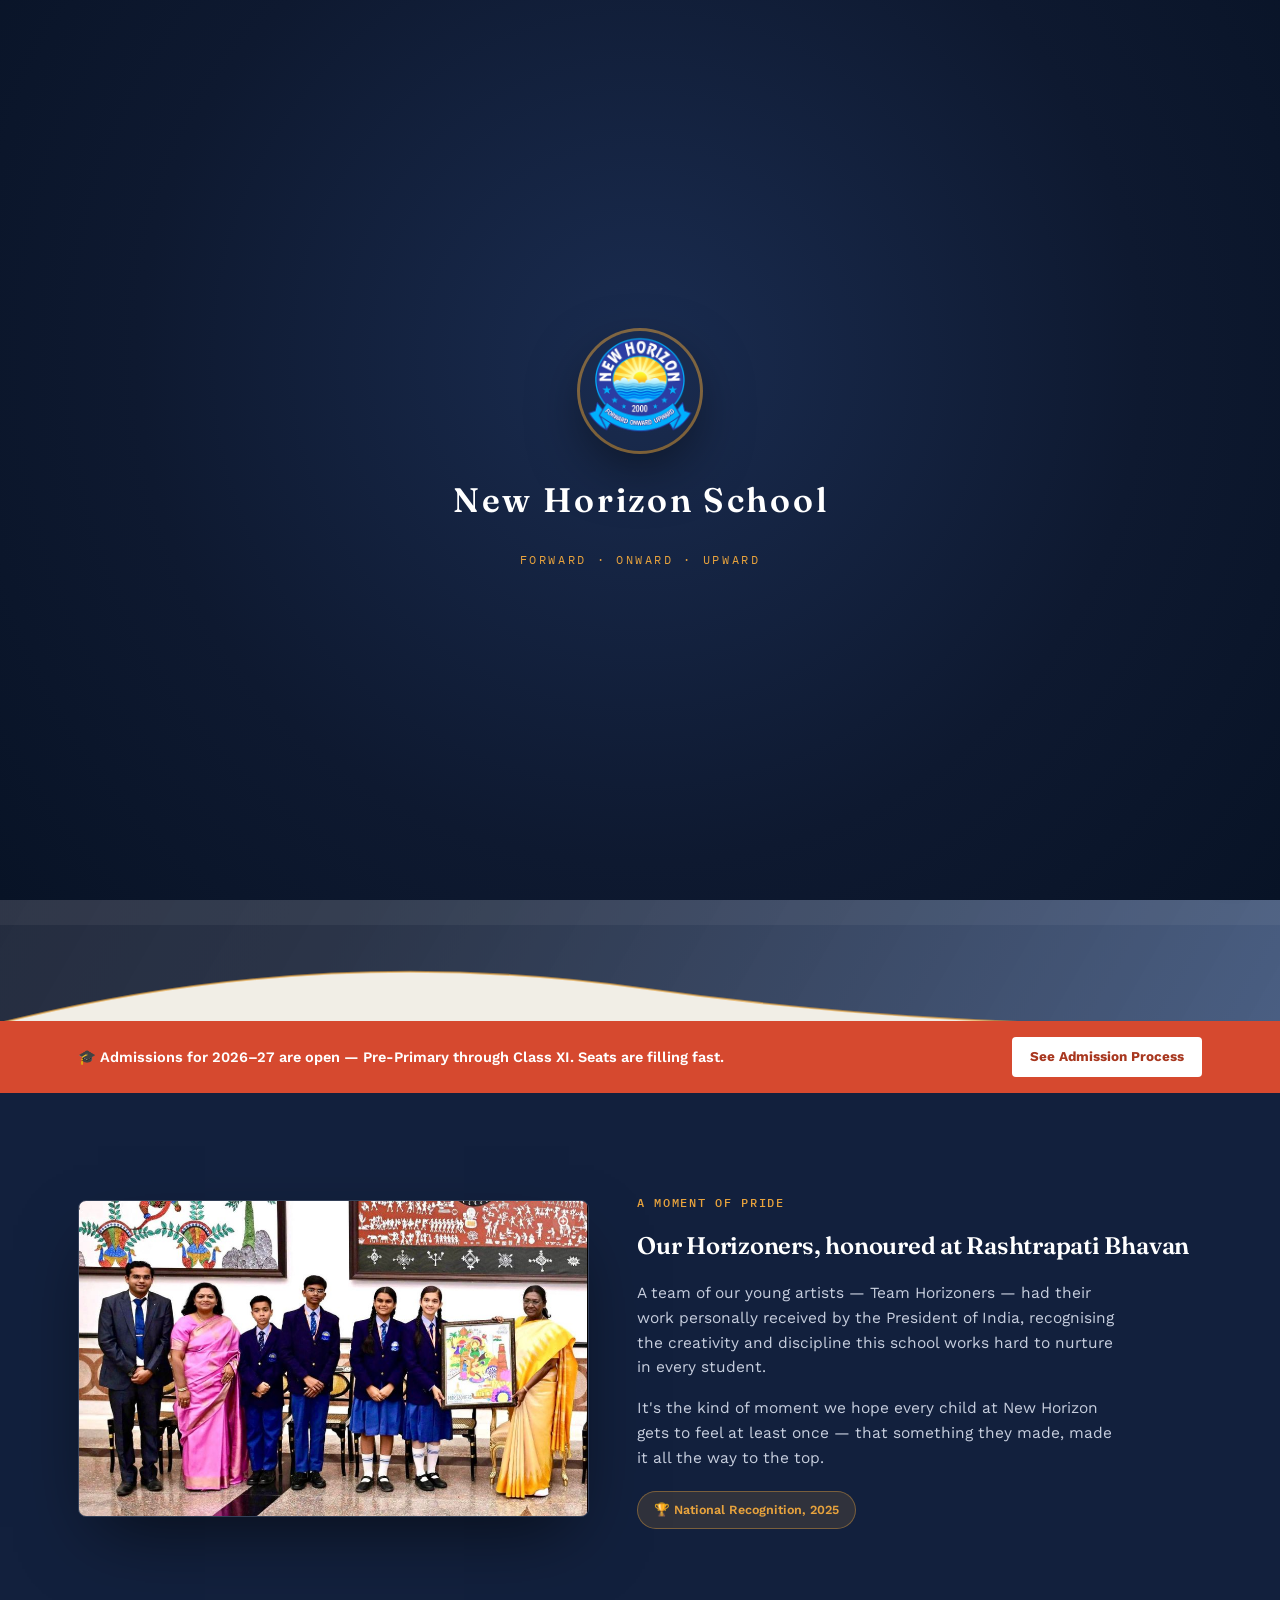
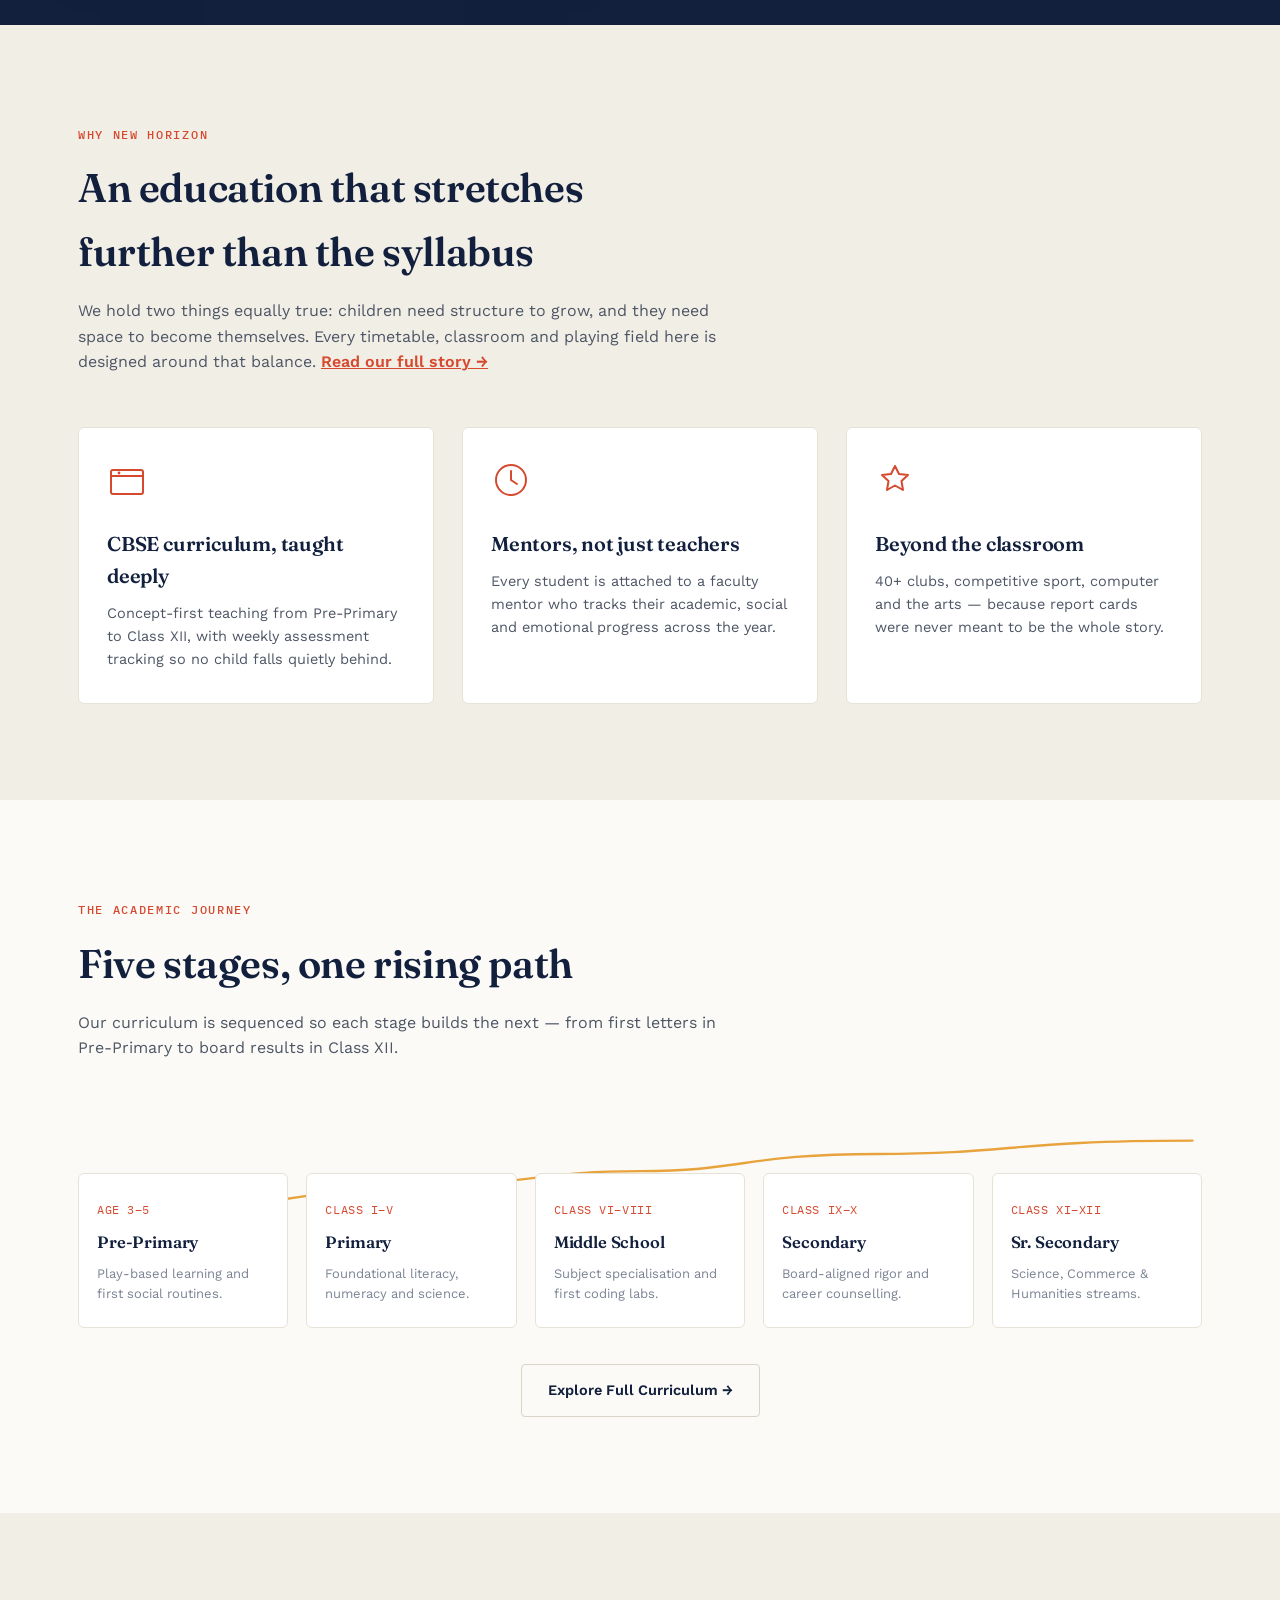
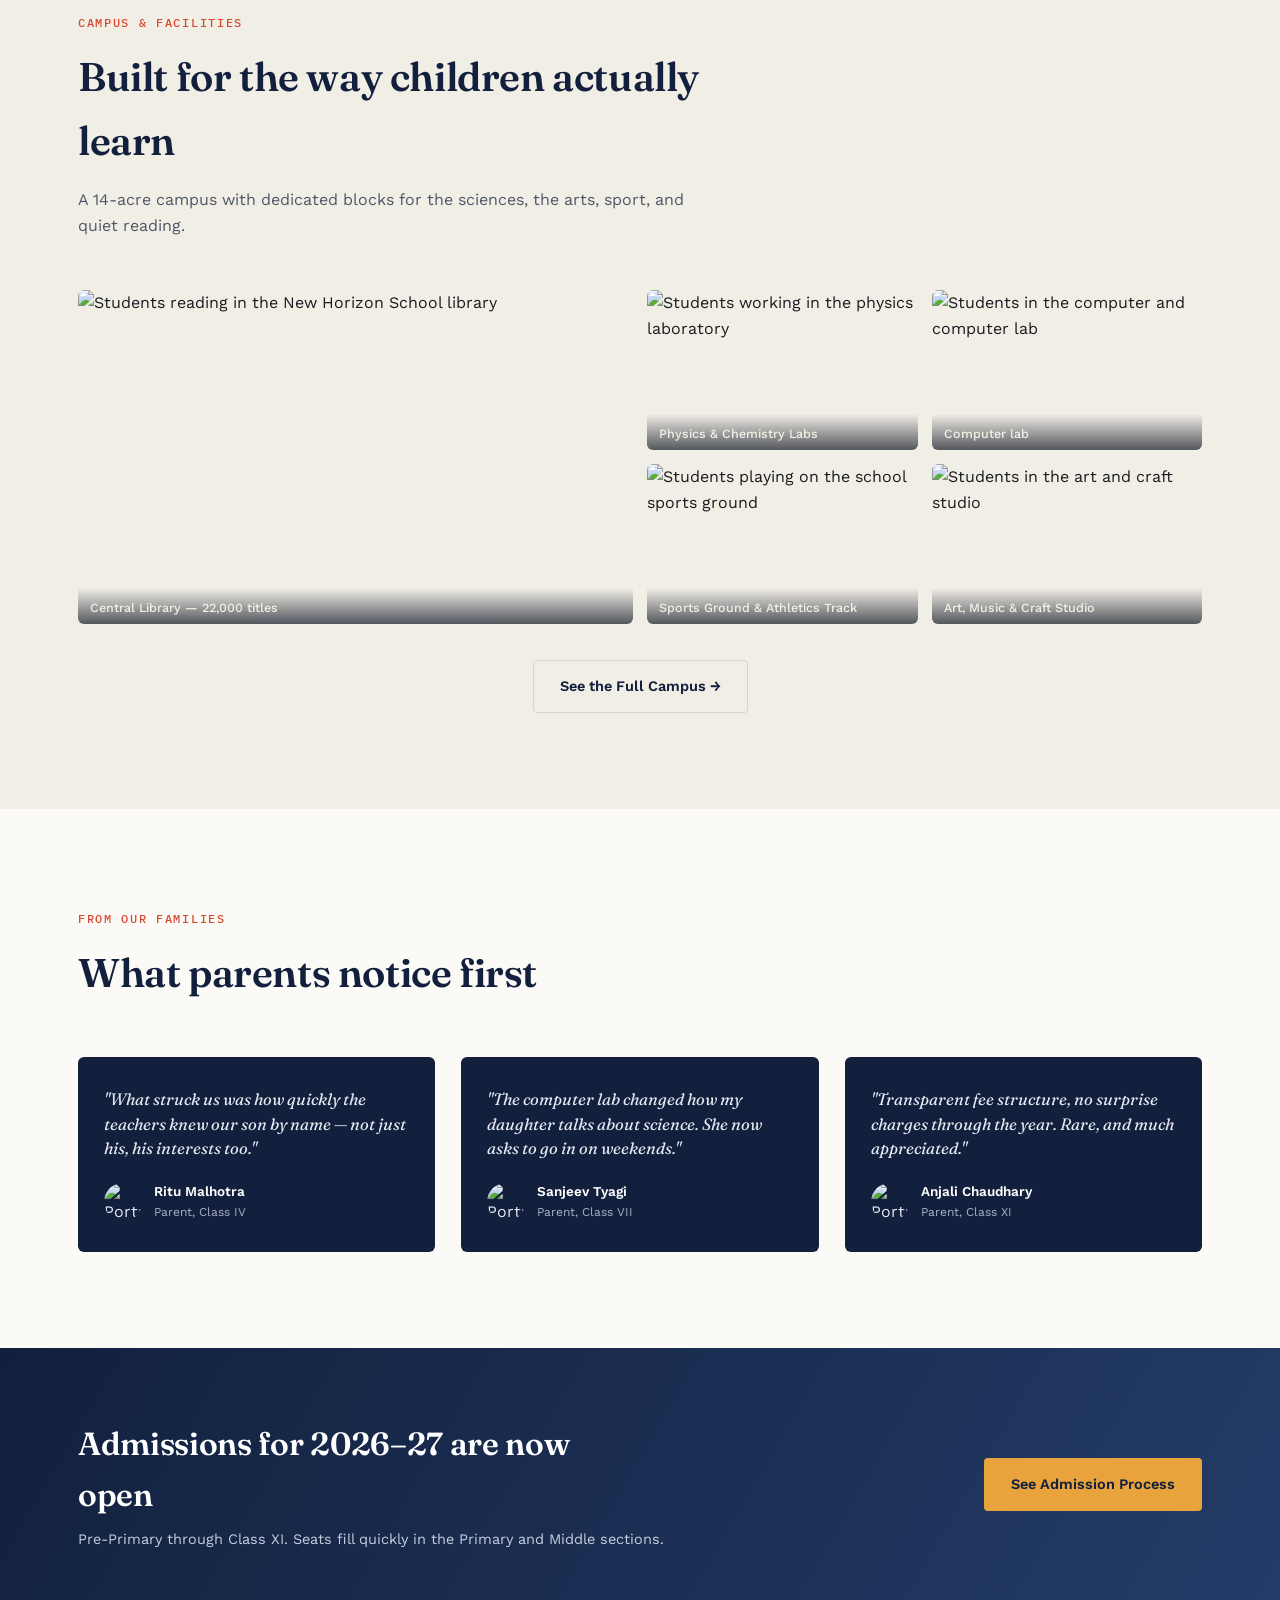
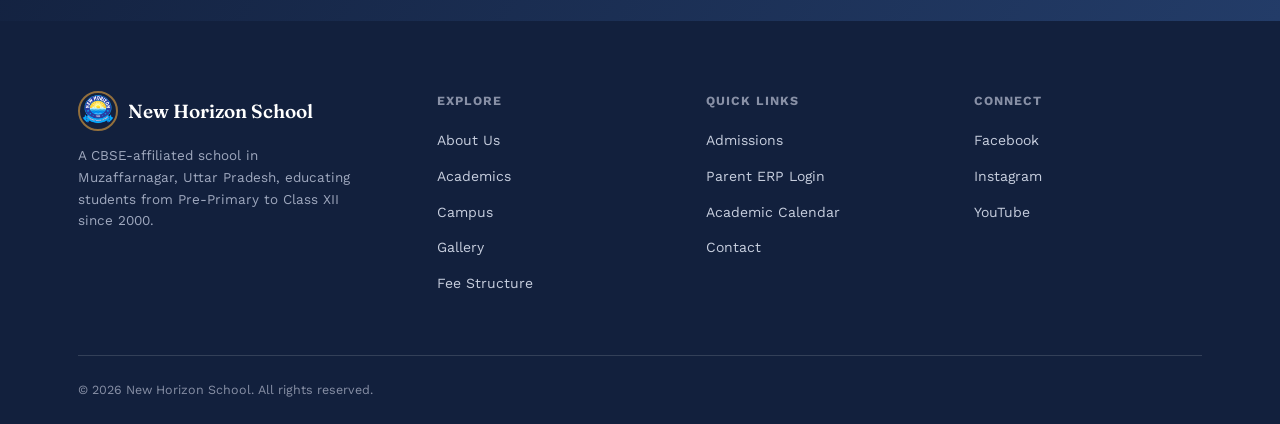
==== commit ba141c0f: "update website" ====
--- a/index.html
+++ b/index.html
@@ -4,8 +4,24 @@
 <meta charset="UTF-8">
 <meta name="viewport" content="width=device-width, initial-scale=1.0">
 <title>New Horizon School — Muzaffarnagar</title>
-<link rel="icon" type="image/png" href="assets/logo.png">
+<link rel="icon" type="image/x-icon" href="/favicon.ico">
+<link rel="icon" type="image/png" sizes="32x32" href="/favicon-32x32.png">
+<link rel="icon" type="image/png" sizes="16x16" href="/favicon-16x16.png">
+<link rel="apple-touch-icon" sizes="180x180" href="/apple-touch-icon.png">
+<link rel="manifest" href="/site.webmanifest">
 <meta name="description" content="New Horizon School, Muzaffarnagar — CBSE affiliated school offering education from Pre-Primary to Class XII since 2000. Admissions open for 2026–27.">
+<link rel="canonical" href="https://yashsgoel123-creator.github.io/New-Horizon-School/index.html">
+<meta property="og:type" content="website">
+<meta property="og:site_name" content="New Horizon School">
+<meta property="og:title" content="New Horizon School — Muzaffarnagar | CBSE School, Admissions 2026–27">
+<meta property="og:description" content="New Horizon School, Muzaffarnagar — CBSE affiliated school offering education from Pre-Primary to Class XII since 2000. Admissions open for 2026–27.">
+<meta property="og:url" content="https://yashsgoel123-creator.github.io/New-Horizon-School/index.html">
+<meta property="og:image" content="https://yashsgoel123-creator.github.io/New-Horizon-School/assets/award-president.jpg">
+<meta property="og:locale" content="en_IN">
+<meta name="twitter:card" content="summary_large_image">
+<meta name="twitter:title" content="New Horizon School — Muzaffarnagar | CBSE School, Admissions 2026–27">
+<meta name="twitter:description" content="New Horizon School, Muzaffarnagar — CBSE affiliated school offering education from Pre-Primary to Class XII since 2000. Admissions open for 2026–27.">
+<meta name="twitter:image" content="https://yashsgoel123-creator.github.io/New-Horizon-School/assets/award-president.jpg">
 <link rel="preconnect" href="https://fonts.googleapis.com">
 <link href="https://fonts.googleapis.com/css2?family=Fraunces:ital,opsz,wght@0,9..144,400;0,9..144,500;0,9..144,600;0,9..144,700;1,9..144,500&family=Work+Sans:wght@300;400;500;600;700&family=IBM+Plex+Mono:wght@400;500;600&display=swap" rel="stylesheet">
 <link rel="stylesheet" href="styles.css">
@@ -33,7 +49,7 @@
       <a href="tel:+918533881920">📞 +91 85338 81920 (Admissions Desk)</a>
       <a href="mailto:yashsgoel123@gmail.com">yashsgoel123@gmail.com</a>
       <span>Parikarma Marg,Jansath Road
-Muzaffarmagar, Uttar Pradesh</span>
+Muzaffarnagar, Uttar Pradesh</span>
     </div>
     <div class="tb-right">
       <a href="https://www.facebook.com/share/1d7CabNZUM/?mibextid=wwXIfr" target="_blank" rel="noopener noreferrer" aria-label="Facebook"><svg viewBox="0 0 24 24" fill="none"><path d="M14 9h3V5h-3c-2 0-3.5 1.5-3.5 3.5V11H8v4h2.5v6H14v-6h2.7l.5-4H14V9z" fill="currentColor"/></svg></a>
@@ -133,7 +149,7 @@
 <section class="spotlight">
   <div class="container">
     <div class="spotlight-photo reveal">
-      <img src="assets/award-president.png" alt="New Horizon School students, the Principal and school representatives being honoured by the President of India for their artwork">
+      <img src="assets/award-president.jpg" alt="New Horizon School students, the Principal and school representatives being honoured by the President of India for their artwork">
     </div>
     <div class="spotlight-text reveal">
       <span class="eyebrow">A Moment of Pride</span>
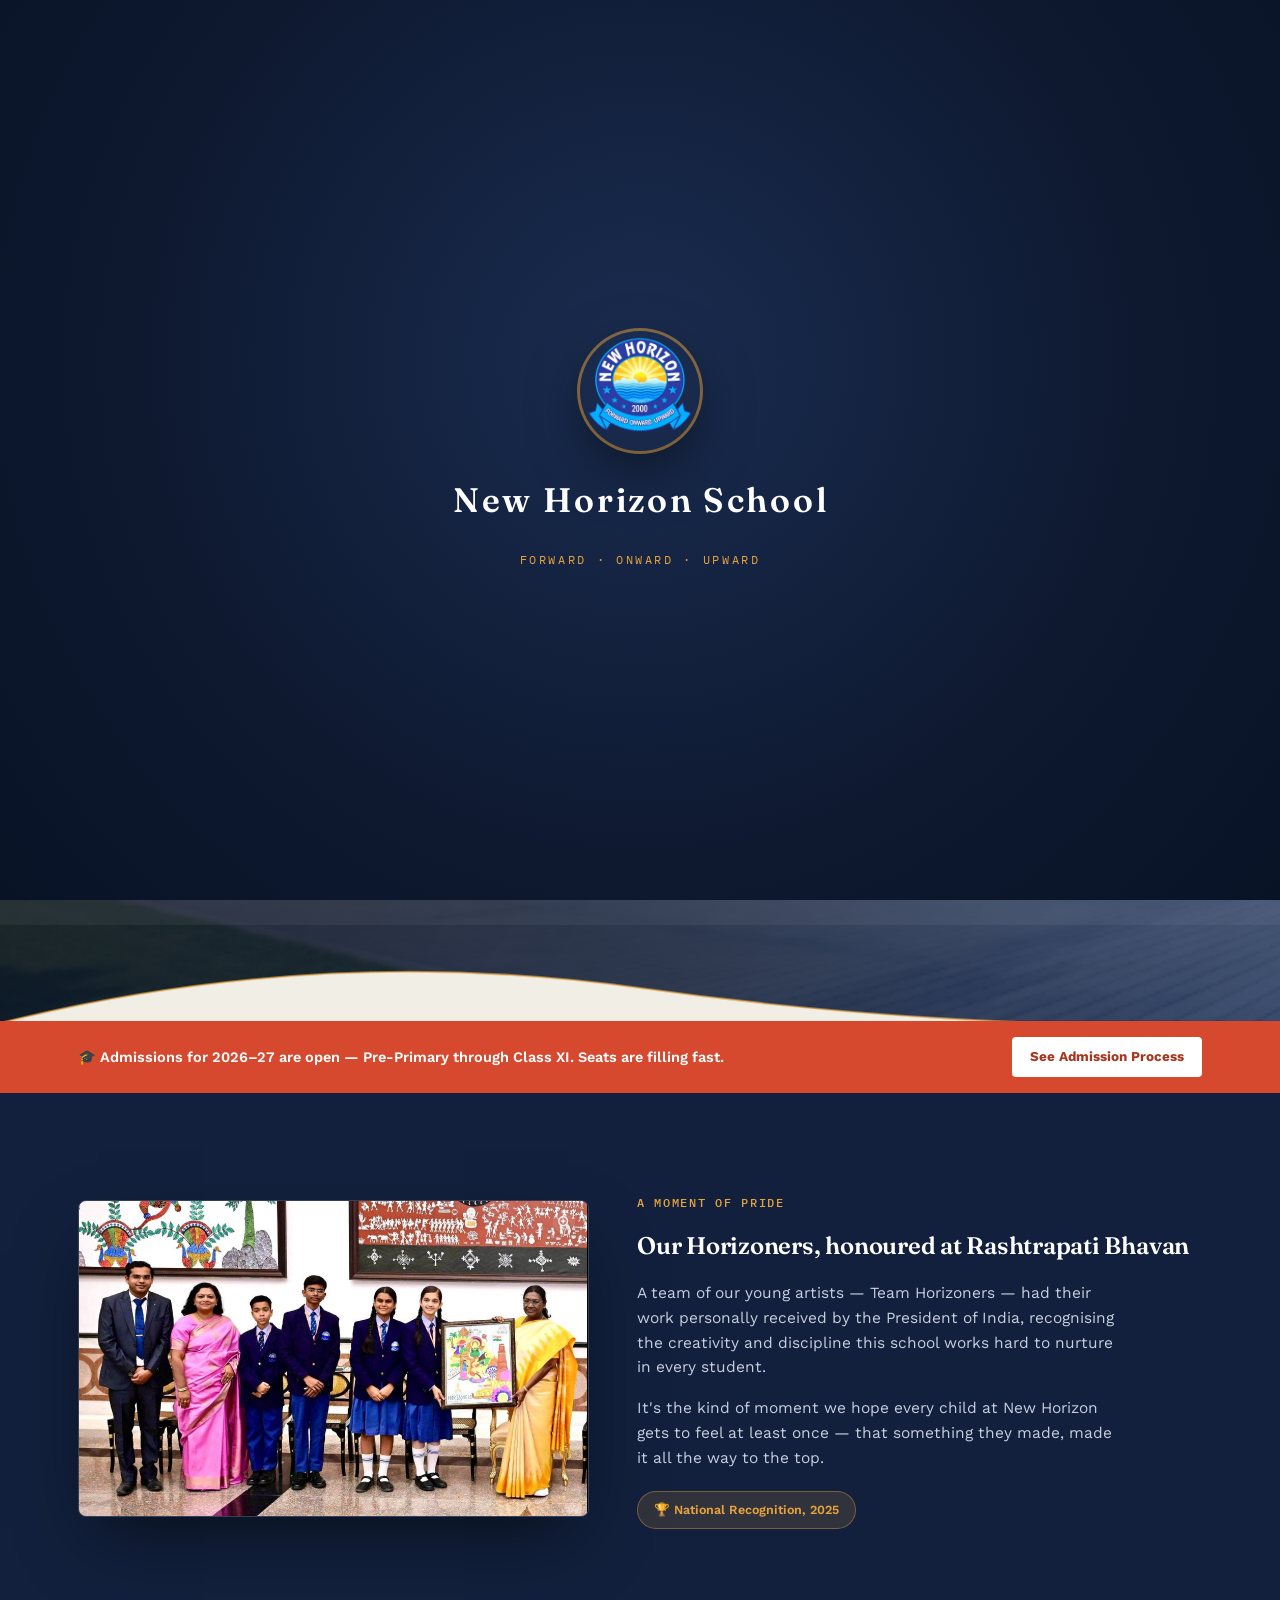
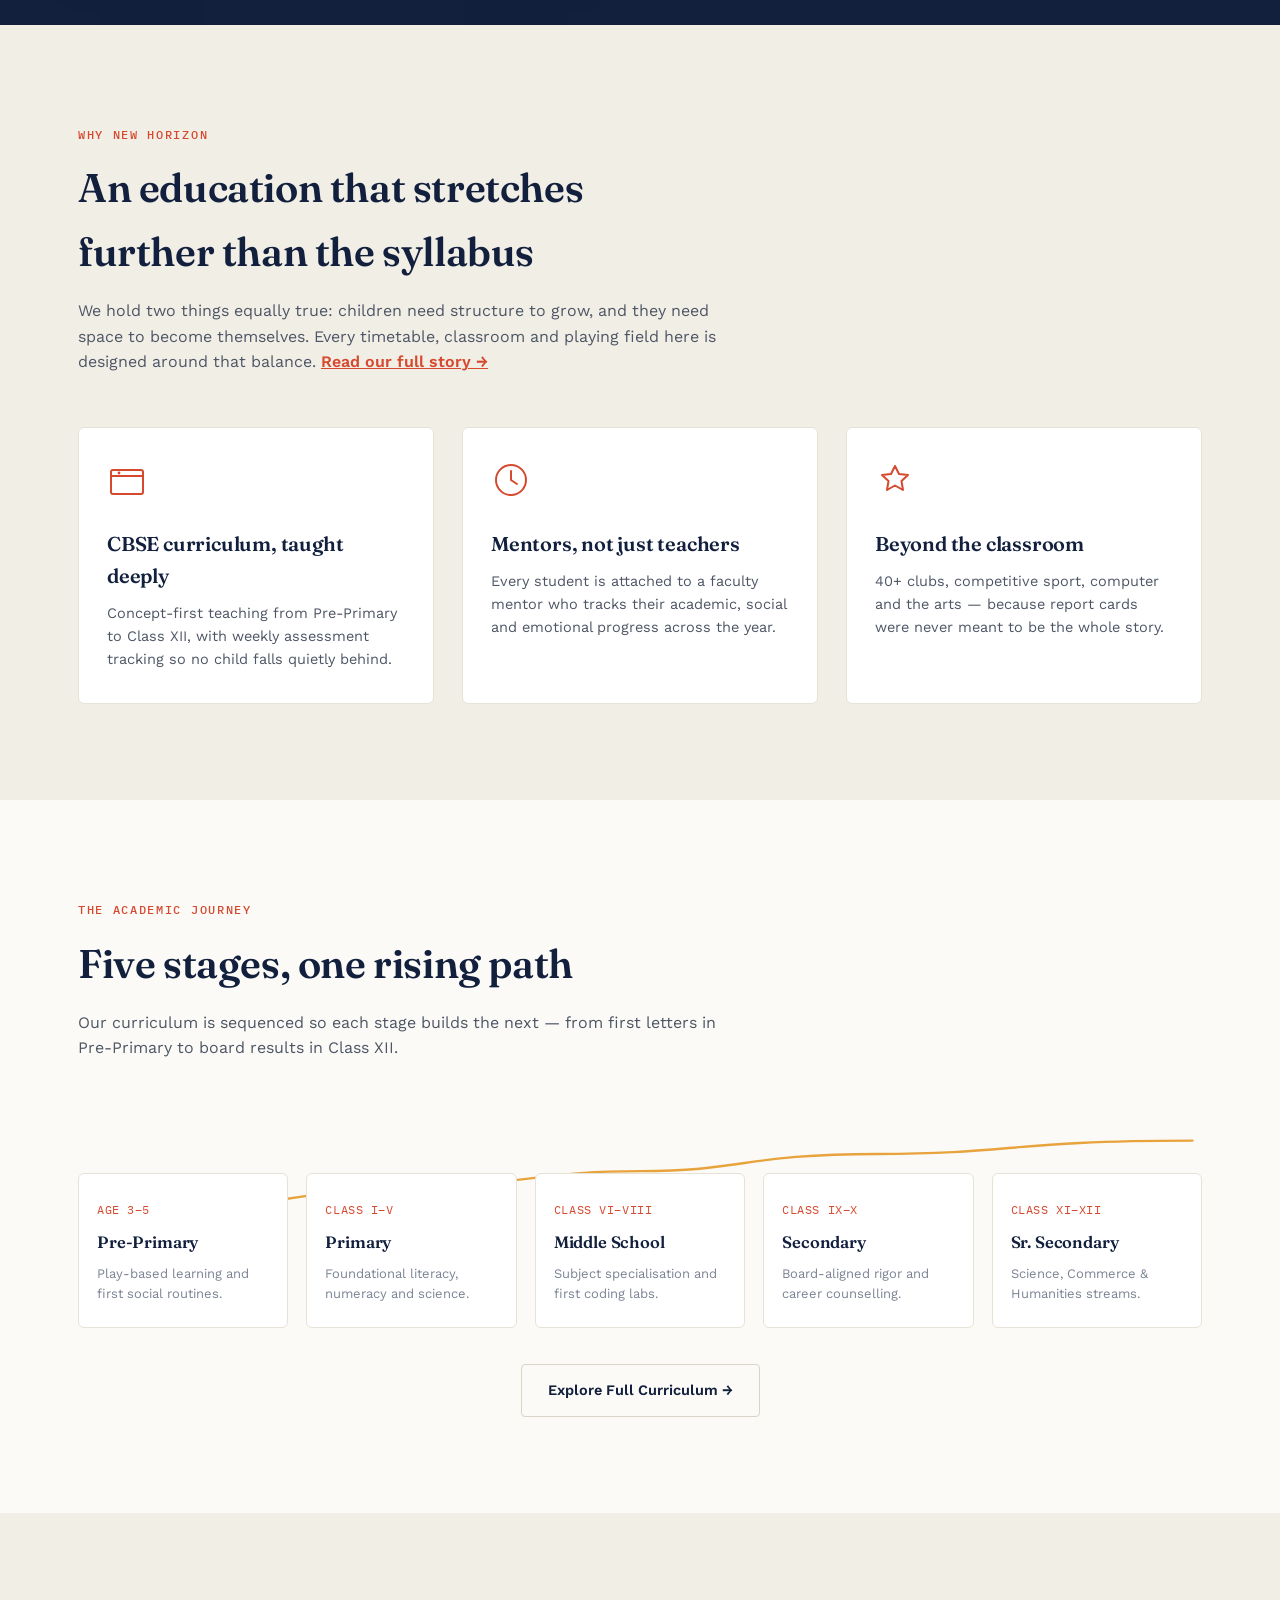
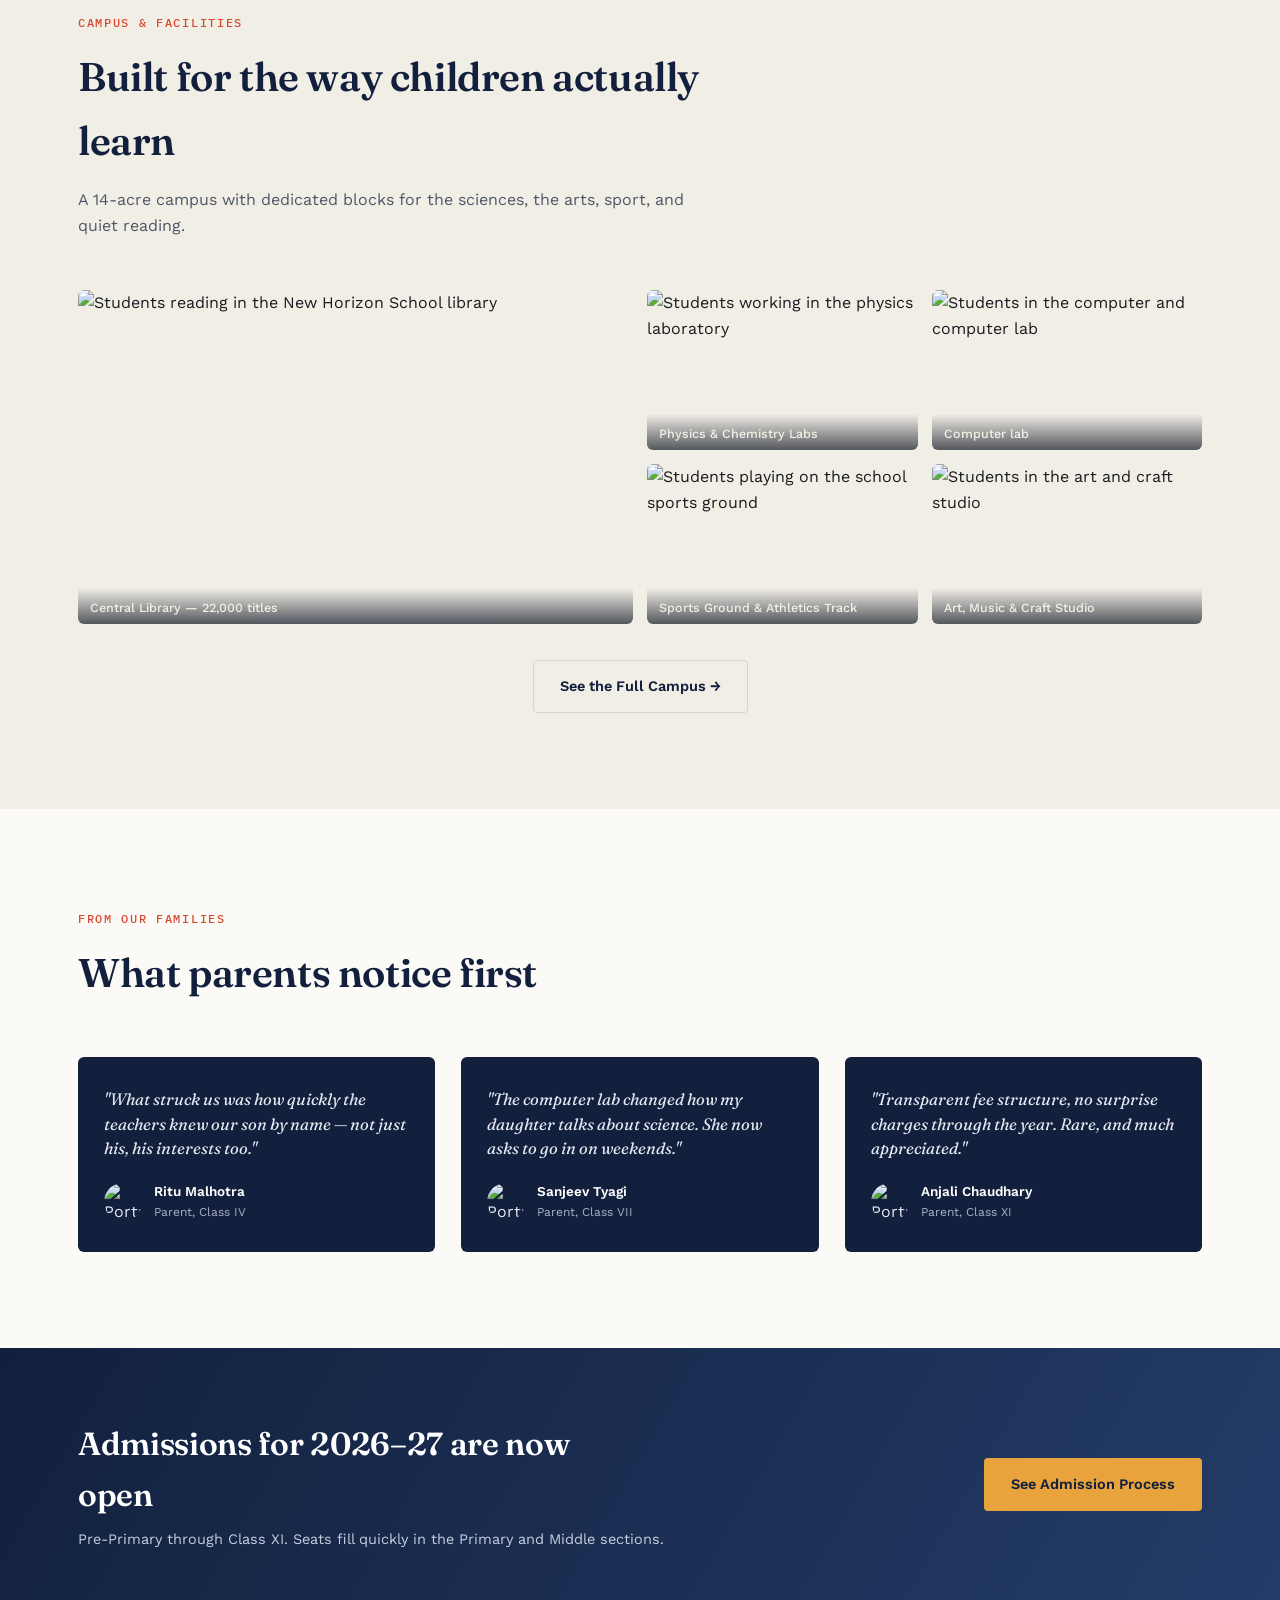
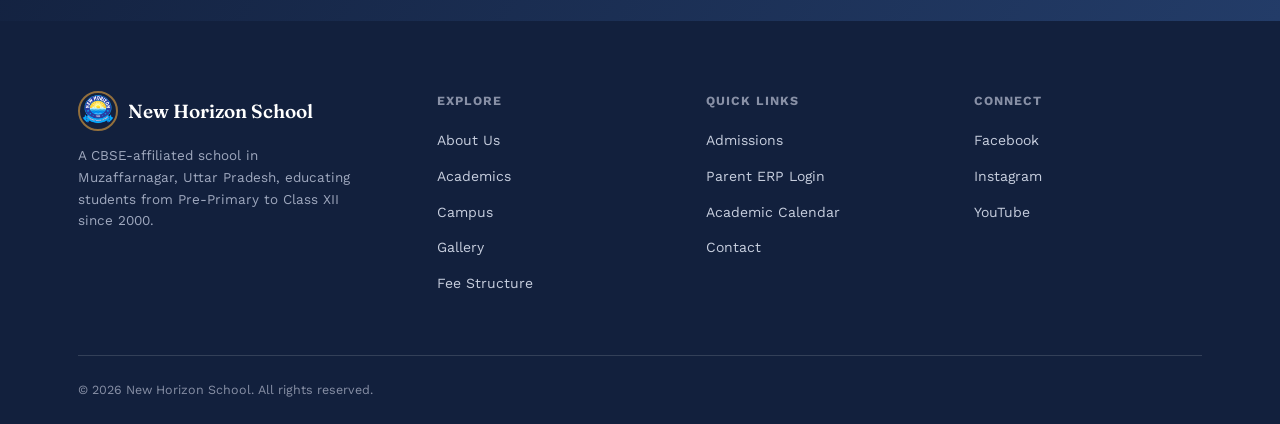
==== commit 1b86ef98: "update website" ====
--- a/index.html
+++ b/index.html
@@ -314,7 +314,7 @@
         <h5>Quick Links</h5>
         <ul>
           <li><a href="admissions.html">Admissions</a></li>
-          <li><a href="#">Parent ERP Login</a></li>
+          <li><a href="erp/index.html">Parent ERP Login</a></li>
           <li><a href="#">Academic Calendar</a></li>
           <li><a href="contact.html">Contact</a></li>
         </ul>
--- a/styles.css
+++ b/styles.css
@@ -500,7 +500,7 @@
 .hero.has-photo-bg{
   background-image:
     linear-gradient(120deg, rgba(9, 17, 36, 0.92) 0%, rgba(14,25,48,0.88) 45%, rgba(35,60,104,0.82) 100%),
-    url('assets/hero-building.png' );
+    url('assets/school_building.jpg' );
   background-size:cover;
   background-position:center;
 }
